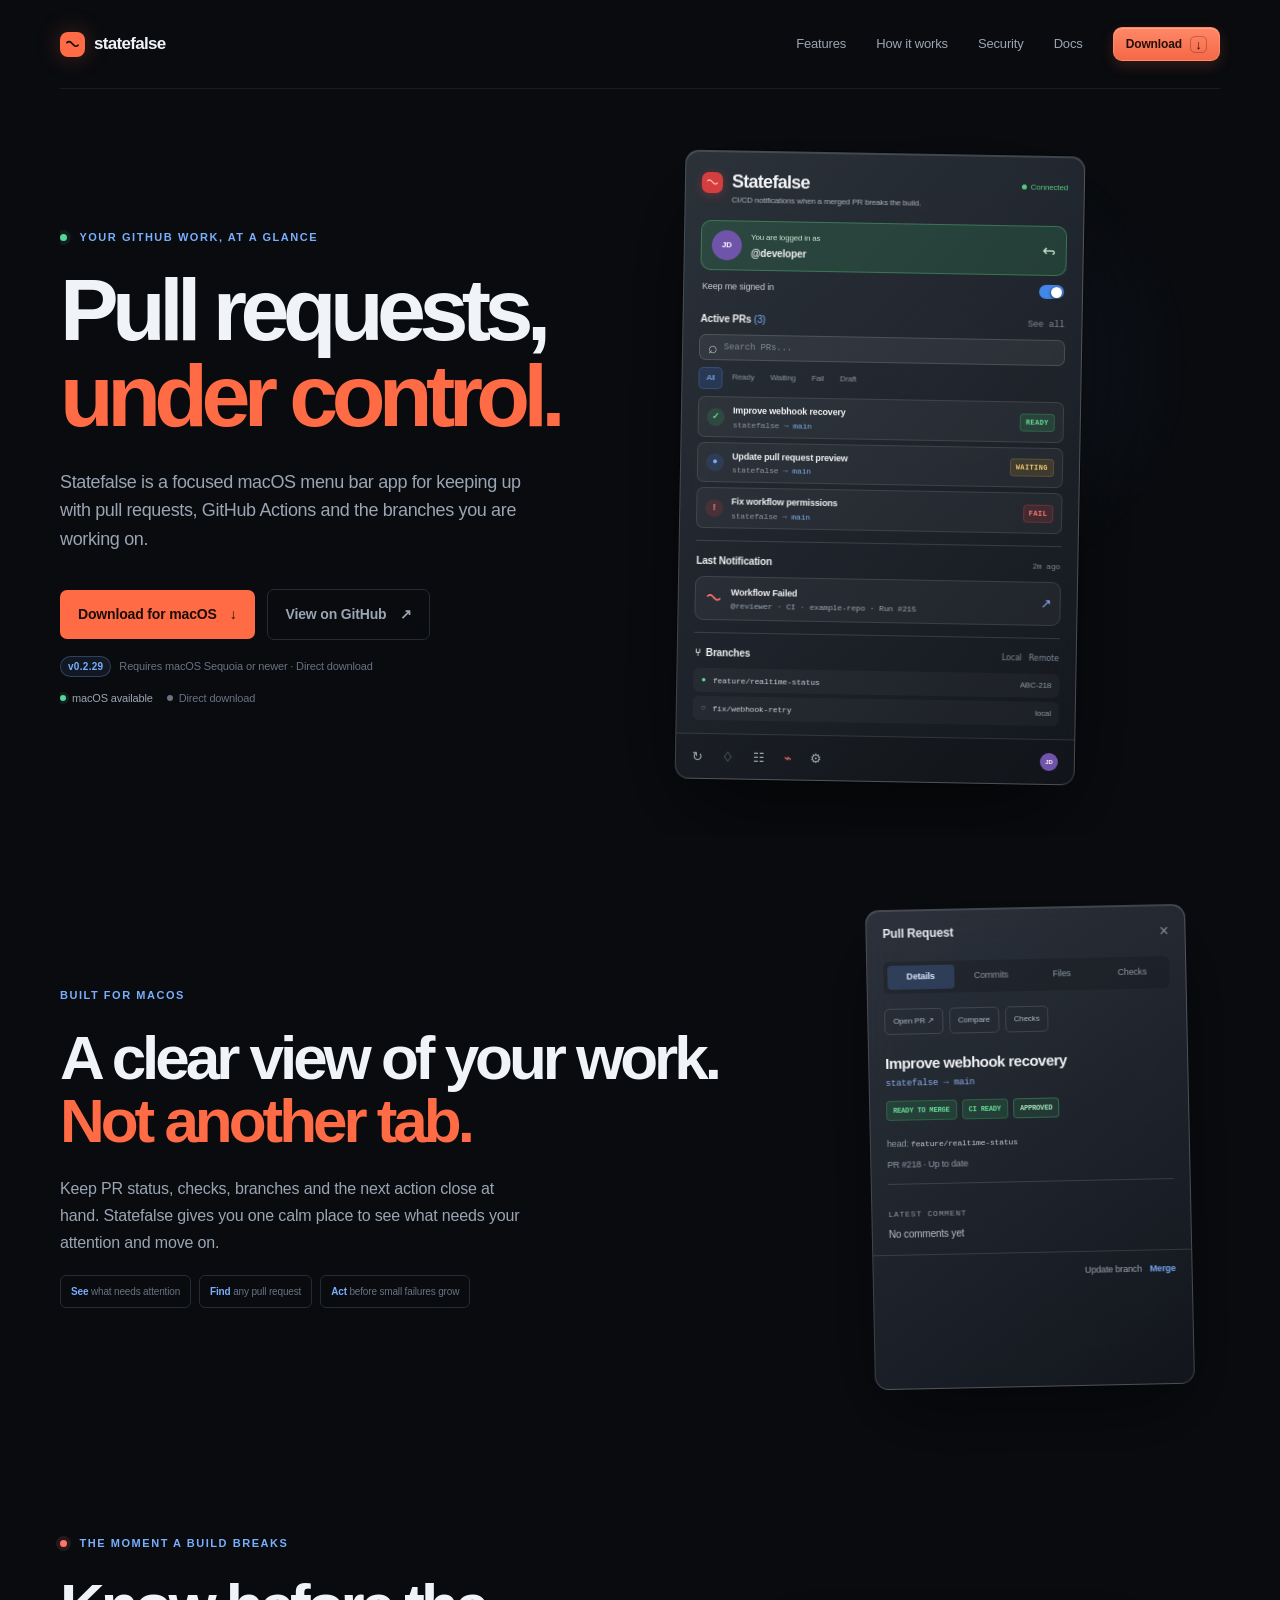
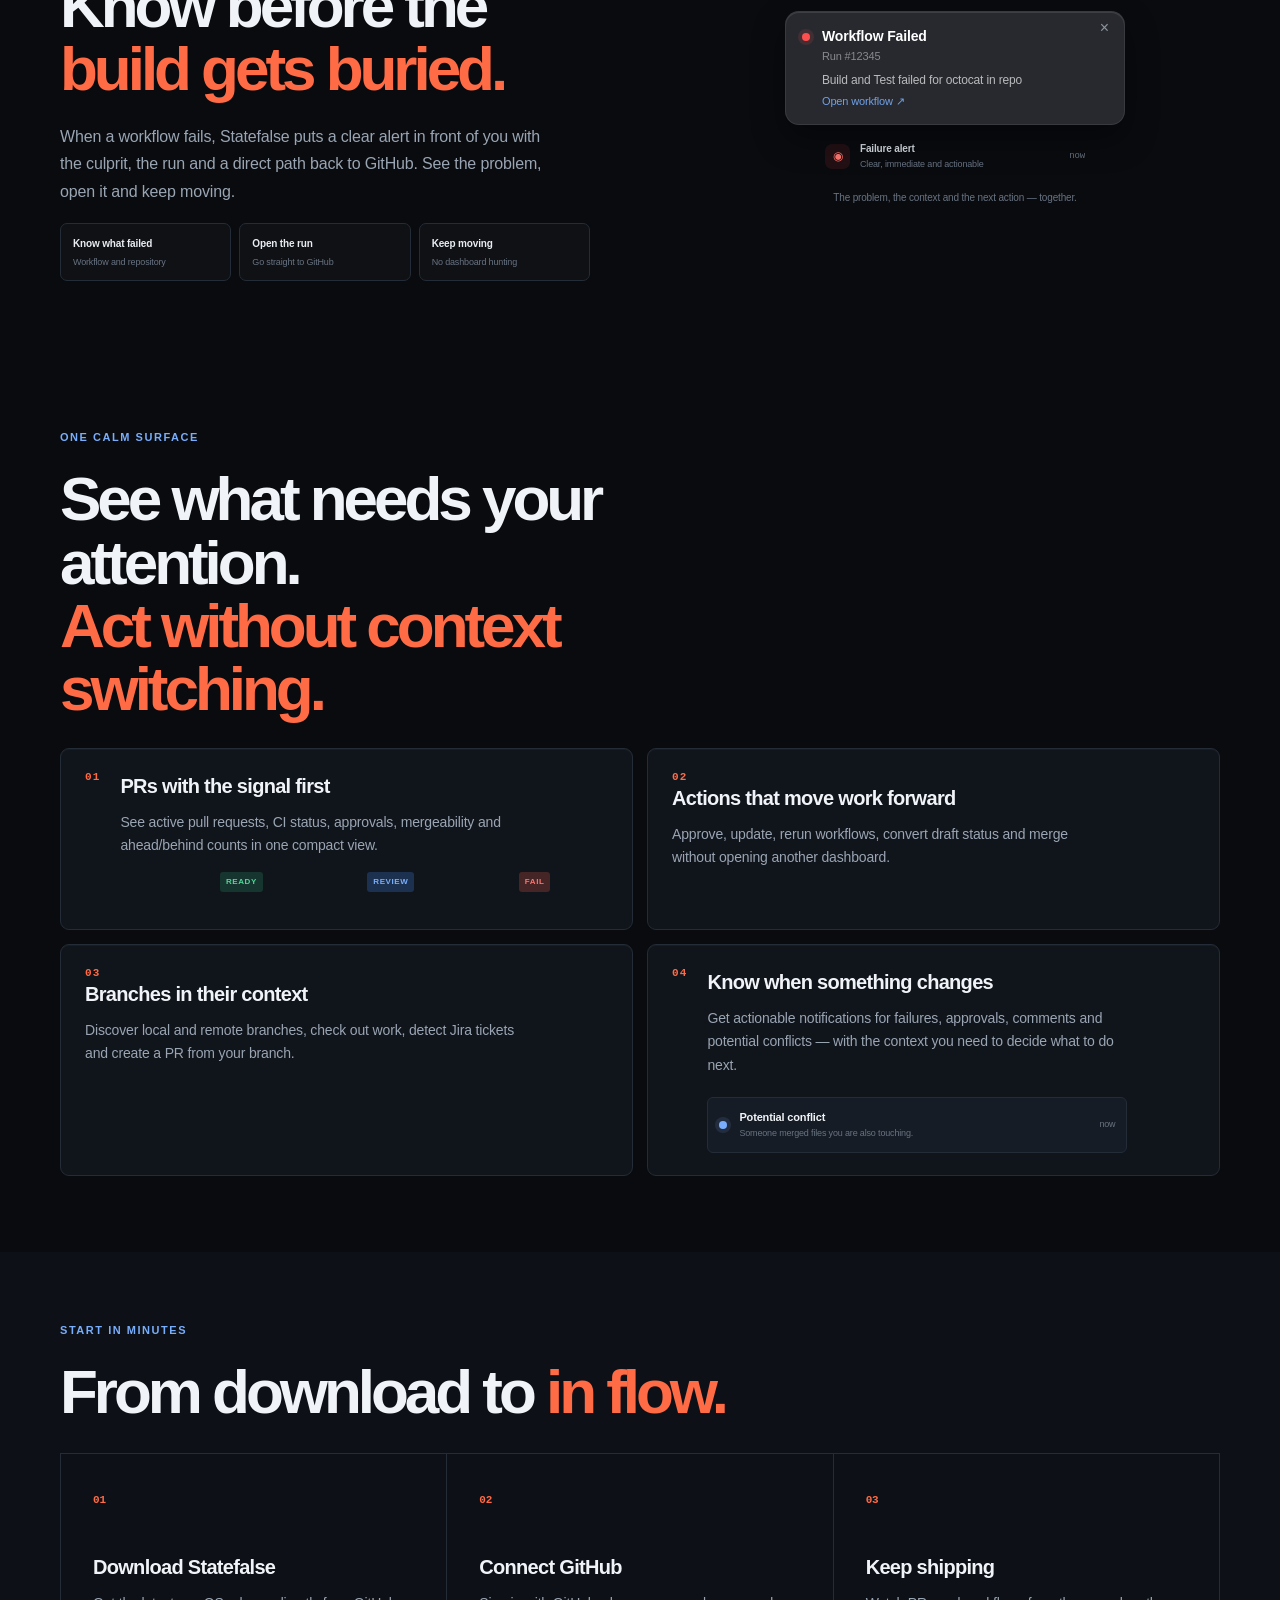
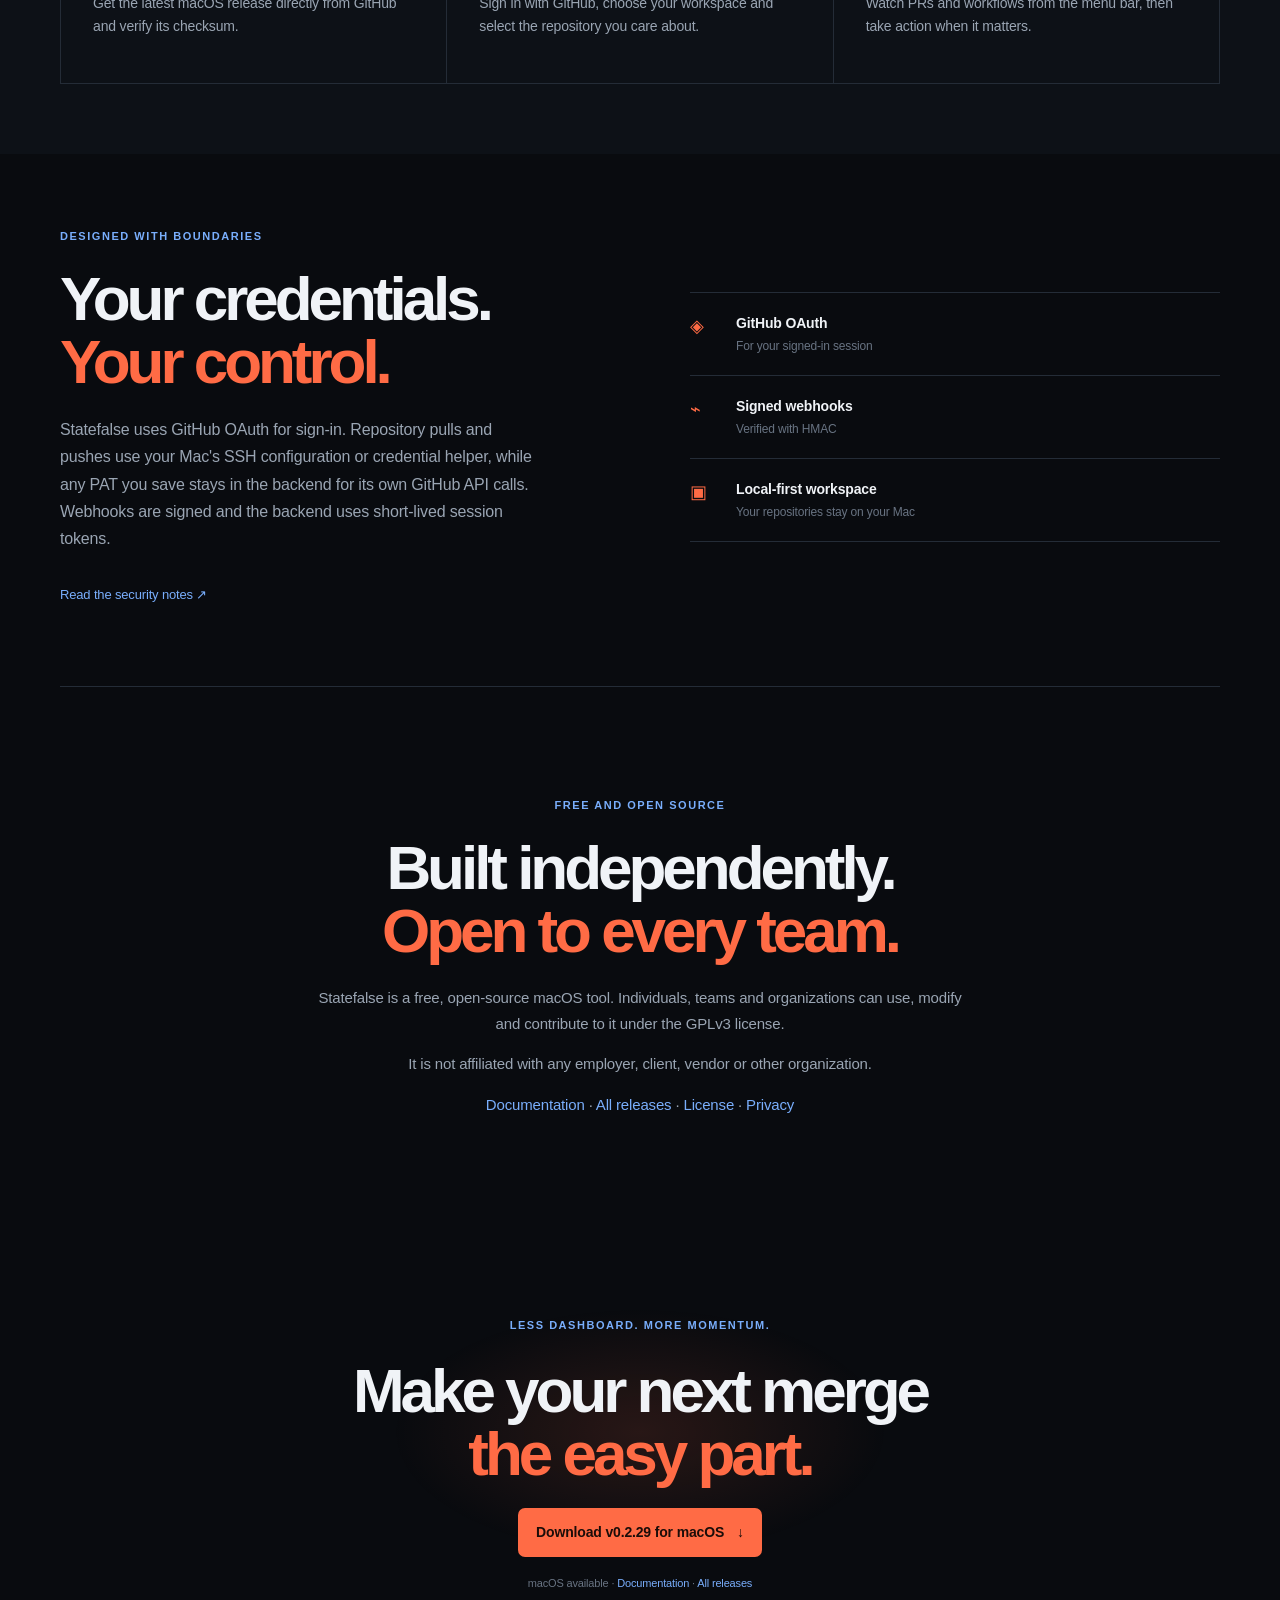
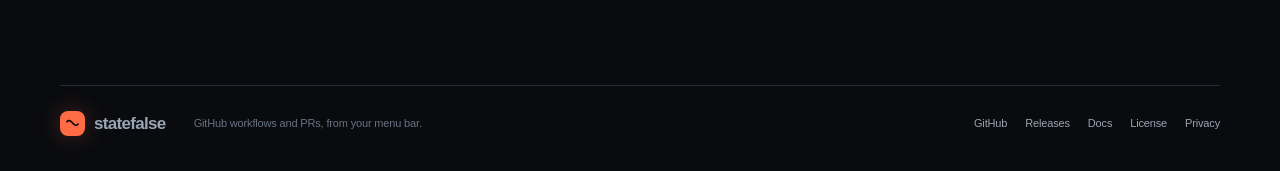
==== landing/index.html @ 83cb95e8 "Release v0.2.29 with workflow and subscriber isolation" ====
<!doctype html>
<html lang="en">
<head>
  <meta charset="utf-8">
  <meta name="viewport" content="width=device-width, initial-scale=1">
  <meta name="theme-color" content="#0a0c10">
  <meta name="description" content="Statefalse is a macOS menu bar app for GitHub Actions, pull requests and local branches.">
  <title>Statefalse — Your pull requests, under control</title>
  <link rel="icon" href="assets/favicon.svg" type="image/svg+xml">
  <link rel="stylesheet" href="styles.css">
  <link rel="stylesheet" href="native.css">
  <link rel="stylesheet" href="cta.css">
  <link rel="stylesheet" href="spacing.css">
  <link rel="stylesheet" href="project-notes.css">
</head>
<body>
  <header class="site-header">
    <a class="brand" href="#top" aria-label="Statefalse home">
      <span class="brand-mark" aria-hidden="true"><svg viewBox="0 0 24 24" role="img"><use href="assets/statefalse-mark.svg#mark"/></svg></span>
      <span>statefalse</span>
    </a>
    <button class="menu-toggle" type="button" aria-expanded="false" aria-controls="site-nav"><span class="menu-label">Menu</span><span class="menu-icon" aria-hidden="true"><i></i><i></i></span></button>
    <nav id="site-nav" class="site-nav" aria-label="Main navigation">
      <a href="#features">Features</a>
      <a href="#how-it-works">How it works</a>
      <a href="#security">Security</a>
      <a href="https://docs.statefalse.com/" target="_blank" rel="noopener noreferrer">Docs</a>
      <a class="nav-cta" href="https://github.com/trashdb/statefalse/releases/download/v0.2.29/Statefalse-v0.2.29.zip" download><span>Download</span><i aria-hidden="true">↓</i></a>
    </nav>
  </header>

  <main id="top">
    <section class="hero section-shell">
      <div class="hero-copy">
        <p class="eyebrow"><span class="pulse"></span> Your GitHub work, at a glance</p>
        <h1>Pull requests,<br><em>under control.</em></h1>
        <p class="hero-lede">Statefalse is a focused macOS menu bar app for keeping up with pull requests, GitHub Actions and the branches you are working on.</p>
        <div class="hero-actions">
          <a class="button button-primary" href="https://github.com/trashdb/statefalse/releases/download/v0.2.29/Statefalse-v0.2.29.zip" download>Download for macOS <span aria-hidden="true">↓</span></a>
          <a class="button button-quiet" href="https://github.com/trashdb/statefalse">View on GitHub <span aria-hidden="true">↗</span></a>
        </div>
        <p class="microcopy"><span class="release-pill">v0.2.29</span> Requires macOS Sequoia or newer · Direct download</p>
        <div class="platform-status" aria-label="Platform availability"><span class="platform-item platform-available"><i aria-hidden="true"></i> macOS available</span><span class="platform-item"><i aria-hidden="true"></i> Direct download</span></div>
      </div>
      <div class="product-window native-popover" aria-label="Statefalse app preview">
        <div class="native-header"><div class="native-title"><span class="native-mark"><svg viewBox="0 0 24 24" aria-hidden="true"><use href="assets/statefalse-mark.svg#mark"/></svg></span><div><strong>Statefalse</strong><small>CI/CD notifications when a merged PR breaks the build.</small></div></div><span class="native-connection"><i></i>Connected</span></div>
        <div class="native-auth"><div class="auth-avatar">JD</div><div><small>You are logged in as</small><strong>@developer</strong></div><span class="auth-signout">↪</span></div>
        <label class="signin-toggle"><span>Keep me signed in</span><i></i></label>
        <div class="native-section-head"><strong>Active PRs <b>(3)</b></strong><span>See all</span></div>
        <div class="native-search"><span>⌕</span><span>Search PRs...</span></div>
        <div class="native-segment"><b>All</b><span>Ready</span><span>Waiting</span><span>Fail</span><span>Draft</span></div>
        <div class="native-pr-row"><span class="status-dot status-green">✓</span><div><strong>Improve webhook recovery</strong><small>statefalse <b>→ main</b></small></div><em class="native-badge native-ready">READY</em></div>
        <div class="native-pr-row"><span class="status-dot status-blue">●</span><div><strong>Update pull request preview</strong><small>statefalse <b>→ main</b></small></div><em class="native-badge native-waiting">WAITING</em></div>
        <div class="native-pr-row"><span class="status-dot status-red">!</span><div><strong>Fix workflow permissions</strong><small>statefalse <b>→ main</b></small></div><em class="native-badge native-fail">FAIL</em></div>
        <div class="native-divider"></div>
        <div class="native-section-head"><strong>Last Notification</strong><span class="native-time">2m ago</span></div>
        <div class="native-notification"><span class="notification-mark"><svg viewBox="0 0 24 24" aria-hidden="true"><use href="assets/statefalse-mark.svg#mark"/></svg></span><div><strong>Workflow Failed</strong><small>@reviewer · CI · example-repo · Run #215</small></div><a href="https://github.com/trashdb/statefalse" aria-label="Open in GitHub">↗</a></div>
        <div class="native-divider"></div>
        <div class="native-section-head"><strong>⑂ &nbsp;Branches</strong><span class="native-tabs">Local &nbsp; Remote</span></div>
        <div class="native-branch"><span class="branch-current">●</span><code>feature/realtime-status</code><small>ABC-218</small></div>
        <div class="native-branch"><span class="branch-muted">○</span><code>fix/webhook-retry</code><small>local</small></div>
        <div class="native-toolbar"><span>↻</span><span>♢</span><span>☷</span><span>⌁</span><span>⚙</span><span class="toolbar-avatar">JD</span></div>
      </div>
    </section>

    <section class="native-showcase section-shell" aria-label="Statefalse app interface">
      <div class="showcase-copy"><p class="eyebrow">Built for macOS</p><h2>A clear view of your work.<br><em>Not another tab.</em></h2><p>Keep PR status, checks, branches and the next action close at hand. Statefalse gives you one calm place to see what needs your attention and move on.</p><div class="showcase-points"><span><b>See</b> what needs attention</span><span><b>Find</b> any pull request</span><span><b>Act</b> before small failures grow</span></div></div>
      <div class="detail-window" aria-label="Statefalse pull request detail popover"><div class="detail-head"><span>Pull Request</span><span>×</span></div><div class="detail-tabs"><b>Details</b><span>Commits</span><span>Files</span><span>Checks</span></div><div class="detail-actions"><span>Open PR ↗</span><span>Compare</span><span>Checks</span></div><h3>Improve webhook recovery</h3><p class="detail-repo">statefalse → main</p><div class="detail-badges"><em class="native-ready">READY TO MERGE</em><em class="native-ready">CI READY</em><em class="native-approved">APPROVED</em></div><div class="detail-meta"><span>head: <code>feature/realtime-status</code></span><span>PR #218 · Up to date</span></div><div class="detail-divider"></div><div class="detail-comment"><small>LATEST COMMENT</small><strong>No comments yet</strong></div><div class="detail-footer"><span>Update branch</span><b>Merge</b></div></div>
    </section>

    <section class="notification-story section-shell" aria-label="Statefalse workflow failure notifications">
      <div class="notification-copy"><p class="eyebrow"><span class="failure-pulse"></span> The moment a build breaks</p><h2>Know before the<br><em>build gets buried.</em></h2><p>When a workflow fails, Statefalse puts a clear alert in front of you with the culprit, the run and a direct path back to GitHub. See the problem, open it and keep moving.</p><div class="notification-facts"><span><b>Know what failed</b><small>Workflow and repository</small></span><span><b>Open the run</b><small>Go straight to GitHub</small></span><span><b>Keep moving</b><small>No dashboard hunting</small></span></div></div>
      <div class="notification-stage"><div class="system-banner"><button aria-label="Close notification">×</button><span class="banner-indicator"></span><div class="banner-content"><strong>Workflow Failed</strong><small>Run #12345</small><p>Build and Test failed for octocat in repo</p><a href="https://github.com/trashdb/statefalse">Open workflow ↗</a></div></div><div class="banner-sound"><span>◉</span><div><b>Failure alert</b><small>Clear, immediate and actionable</small></div><em>now</em></div><div class="notification-caption">The problem, the context and the next action — together.</div></div>
    </section>

    <section id="features" class="features section-shell">
      <div class="section-intro"><p class="eyebrow">One calm surface</p><h2>See what needs your attention.<br><em>Act without context switching.</em></h2></div>
      <div class="feature-grid">
        <article class="feature-card feature-card-wide"><div class="feature-number">01</div><div><h3>PRs with the signal first</h3><p>See active pull requests, CI status, approvals, mergeability and ahead/behind counts in one compact view.</p><div class="mini-statuses"><span class="badge ready">READY</span><span class="badge review">REVIEW</span><span class="badge fail">FAIL</span></div></div></article>
        <article class="feature-card"><div class="feature-number">02</div><h3>Actions that move work forward</h3><p>Approve, update, rerun workflows, convert draft status and merge without opening another dashboard.</p></article>
        <article class="feature-card"><div class="feature-number">03</div><h3>Branches in their context</h3><p>Discover local and remote branches, check out work, detect Jira tickets and create a PR from your branch.</p></article>
        <article class="feature-card feature-card-wide"><div class="feature-number">04</div><div><h3>Know when something changes</h3><p>Get actionable notifications for failures, approvals, comments and potential conflicts — with the context you need to decide what to do next.</p><div class="notification-demo"><span class="notification-dot"></span><span><b>Potential conflict</b><small>Someone merged files you are also touching.</small></span><span class="notification-time">now</span></div></div></article>
      </div>
    </section>

    <section id="how-it-works" class="steps-section"><div class="section-shell"><div class="section-intro"><p class="eyebrow">Start in minutes</p><h2>From download to <em>in flow.</em></h2></div><div class="steps"><div class="step"><span>01</span><h3>Download Statefalse</h3><p>Get the latest macOS release directly from GitHub and verify its checksum.</p></div><div class="step"><span>02</span><h3>Connect GitHub</h3><p>Sign in with GitHub, choose your workspace and select the repository you care about.</p></div><div class="step"><span>03</span><h3>Keep shipping</h3><p>Watch PRs and workflows from the menu bar, then take action when it matters.</p></div></div></div></section>

    <section id="security" class="security section-shell"><div class="security-copy"><p class="eyebrow">Designed with boundaries</p><h2>Your credentials.<br><em>Your control.</em></h2><p>Statefalse uses GitHub OAuth for sign-in. Repository pulls and pushes use your Mac&apos;s SSH configuration or credential helper, while any PAT you save stays in the backend for its own GitHub API calls. Webhooks are signed and the backend uses short-lived session tokens.</p><a class="text-link" href="https://github.com/trashdb/statefalse/blob/main/SECURITY.md">Read the security notes <span aria-hidden="true">↗</span></a></div><div class="security-list"><div><span>◈</span><strong>GitHub OAuth</strong><small>For your signed-in session</small></div><div><span>⌁</span><strong>Signed webhooks</strong><small>Verified with HMAC</small></div><div><span>▣</span><strong>Local-first workspace</strong><small>Your repositories stay on your Mac</small></div></div></section>

    <section class="project-notes section-shell" aria-label="Project information"><p class="eyebrow">Free and open source</p><h2>Built independently.<br><em>Open to every team.</em></h2><p>Statefalse is a free, open-source macOS tool. Individuals, teams and organizations can use, modify and contribute to it under the GPLv3 license.</p><p>It is not affiliated with any employer, client, vendor or other organization.</p><p><a href="https://docs.statefalse.com/" target="_blank" rel="noopener noreferrer">Documentation</a> · <a href="https://github.com/trashdb/statefalse/releases">All releases</a> · <a href="https://github.com/trashdb/statefalse/blob/main/LICENSE">License</a> · <a href="https://github.com/trashdb/statefalse/blob/main/PRIVACY.md">Privacy</a></p></section>
    <section class="final-cta section-shell"><p class="eyebrow">Less dashboard. More momentum.</p><h2>Make your next merge<br><em>the easy part.</em></h2><a class="button button-primary" href="https://github.com/trashdb/statefalse/releases/download/v0.2.29/Statefalse-v0.2.29.zip" download>Download v0.2.29 for macOS <span aria-hidden="true">↓</span></a><p class="microcopy">macOS available · <a href="https://docs.statefalse.com/" target="_blank" rel="noopener noreferrer">Documentation</a> · <a href="https://github.com/trashdb/statefalse/releases">All releases</a></p></section>
  </main>

  <footer class="site-footer section-shell"><a class="brand" href="#top"><span class="brand-mark" aria-hidden="true"><svg viewBox="0 0 24 24" role="img"><use href="assets/statefalse-mark.svg#mark"/></svg></span><span>statefalse</span></a><span>GitHub workflows and PRs, from your menu bar.</span><div><a href="https://github.com/trashdb/statefalse">GitHub</a><a href="https://github.com/trashdb/statefalse/releases">Releases</a><a href="https://docs.statefalse.com/" target="_blank" rel="noopener noreferrer">Docs</a><a href="https://github.com/trashdb/statefalse/blob/main/LICENSE">License</a><a href="https://github.com/trashdb/statefalse/blob/main/PRIVACY.md">Privacy</a></div></footer>
  <script>const button=document.querySelector('.menu-toggle');const nav=document.querySelector('.site-nav');const closeMenu=()=>{nav.classList.remove('is-open');button.setAttribute('aria-expanded','false');};button.addEventListener('click',()=>{const open=nav.classList.toggle('is-open');button.setAttribute('aria-expanded',open);});nav.querySelectorAll('a').forEach(link=>link.addEventListener('click',closeMenu));document.addEventListener('keydown',event=>{if(event.key==='Escape')closeMenu();});document.addEventListener('click',event=>{if(!event.target.closest('.site-header'))closeMenu();});</script>
</body>
</html>
---- landing/styles.css ----
body{background:radial-gradient(circle at 76% 7%,rgba(47,83,132,.14),transparent 31rem),radial-gradient(circle at 10% 25%,rgba(255,107,69,.045),transparent 30rem),var(--bg)}body:before{content:"";position:fixed;inset:0;pointer-events:none;opacity:.22;background-image:linear-gradient(rgba(255,255,255,.018) 1px,transparent 1px),linear-gradient(90deg,rgba(255,255,255,.018) 1px,transparent 1px);background-size:56px 56px;mask-image:linear-gradient(to bottom,black,transparent 65%)}.site-header{position:relative;z-index:2;border-bottom-color:rgba(255,255,255,.1)}.brand-mark{box-shadow:0 0 24px rgba(255,107,69,.28);padding:5px}.brand-mark svg,.native-mark svg,.notification-mark svg{display:block;width:100%;height:100%;fill:currentColor}.native-mark{padding:4px}.hero{position:relative}.hero:before{content:"";position:absolute;width:480px;height:480px;right:2%;top:35px;background:radial-gradient(circle,rgba(121,174,252,.11),transparent 68%);filter:blur(8px);pointer-events:none}.hero-copy,.product-window{position:relative;z-index:1}.hero h1{font-weight:700;text-wrap:balance}.hero-lede{letter-spacing:-.02em}.release-pill{display:inline-block;color:var(--blue);border:1px solid rgba(121,174,252,.28);background:rgba(121,174,252,.08);border-radius:999px;padding:2px 7px;margin-right:5px;font-size:10px;font-weight:700;letter-spacing:.03em}.product-window{border-color:rgba(151,178,211,.3);box-shadow:0 35px 100px rgba(0,0,0,.52),0 0 60px rgba(73,117,179,.1),inset 0 1px rgba(255,255,255,.08)}.window-topbar{background:linear-gradient(#202833,#181e26)}.window-body{background:linear-gradient(145deg,rgba(255,255,255,.018),transparent 40%)}.pr-card,.branch-row{transition:border-color .2s,background .2s}.pr-card:hover,.branch-row:hover{border-color:#3d526c;background:#17202b}.feature-card{background:linear-gradient(145deg,rgba(255,255,255,.035),rgba(255,255,255,.012));box-shadow:inset 0 1px rgba(255,255,255,.035);transition:transform .25s,border-color .25s,box-shadow .25s}.feature-card:hover{transform:translateY(-4px);border-color:#3c506a;box-shadow:0 20px 45px rgba(0,0,0,.22),inset 0 1px rgba(255,255,255,.08)}.steps-section{background:linear-gradient(180deg,#0d1117,#0b0e13)}.step{background:transparent}.final-cta{position:relative;overflow:hidden}.final-cta:before{content:"";position:absolute;left:50%;top:65px;width:500px;height:250px;transform:translateX(-50%);background:radial-gradient(ellipse,rgba(255,107,69,.13),transparent 70%);pointer-events:none}.final-cta>*{position:relative}.final-cta .microcopy a{color:var(--blue)}
:root{--bg:#090b0f;--surface:#10141b;--surface-2:#161c25;--line:#242c37;--text:#f0f3f7;--muted:#9aa5b3;--dim:#687382;--blue:#79aefc;--blue-soft:#1b3459;--accent:#ff6b45;--green:#55d69a;--red:#ff756e;--yellow:#f5c76d;--max:1160px}.menu-toggle{display:none}.brand-mark{padding:5px}.brand-mark svg,.native-mark svg,.notification-mark svg{display:block;width:100%;height:100%;fill:currentColor}.native-mark{padding:4px}.auth-signout{margin-left:auto;color:#c8e9d3;font-size:16px;line-height:1;transform:rotate(180deg)}.native-notification>a{margin-left:auto;color:#80aef3;font-size:13px;text-decoration:none}.native-notification>a:hover{color:#b8d4ff}.native-notification>span.notification-mark{display:grid;place-items:center;width:19px;height:19px;flex:none}.native-notification>span.notification-mark svg{width:16px;height:16px}.landing-surface{background:radial-gradient(circle at 76% 7%,rgba(47,83,132,.14),transparent 31rem),radial-gradient(circle at 10% 25%,rgba(255,107,69,.045),transparent 30rem),var(--bg)}

/* Final visual corrections */
:root{--bg:#090b0f;--surface:#10141b;--surface-2:#161c25;--line:#242c37;--text:#f0f3f7;--muted:#9aa5b3;--dim:#687382;--blue:#79aefc;--blue-soft:#1b3459;--accent:#ff6b45;--green:#55d69a;--red:#ff756e;--yellow:#f5c76d;--max:1160px}.menu-toggle{display:none}.brand-mark{padding:5px}.brand-mark svg,.native-mark svg,.notification-mark svg{display:block;width:100%;height:100%;fill:currentColor}.native-mark{padding:4px}.auth-signout{margin-left:auto;color:#c8e9d3;font-size:16px;line-height:1;transform:rotate(180deg)}.native-notification>a{margin-left:auto;color:#80aef3;font-size:13px;text-decoration:none}.native-notification>a:hover{color:#b8d4ff}.native-notification>span.notification-mark{display:grid;place-items:center;width:19px;height:19px;flex:none}.native-notification>span.notification-mark svg{width:16px;height:16px}.landing-surface{background:radial-gradient(circle at 76% 7%,rgba(47,83,132,.14),transparent 31rem),radial-gradient(circle at 10% 25%,rgba(255,107,69,.045),transparent 30rem),var(--bg)}

html{scroll-behavior:smooth}body{margin:0;background:var(--bg);color:var(--text);font-family:-apple-system,BlinkMacSystemFont,"SF Pro Display","Helvetica Neue",sans-serif;line-height:1.5;letter-spacing:-.01em}a{color:inherit;text-decoration:none}.section-shell,.site-header{width:min(calc(100% - 48px),var(--max));margin-inline:auto}.site-header{display:flex;align-items:center;justify-content:space-between;padding:27px 0;border-bottom:1px solid rgba(255,255,255,.07)}.brand{display:flex;align-items:center;gap:9px;font-weight:700;font-size:17px;letter-spacing:-.04em}.brand-mark{display:grid;place-items:center;width:25px;height:25px;border-radius:8px;background:var(--accent);color:#1a0c08;font-size:23px;line-height:1}.site-nav{display:flex;align-items:center;gap:30px;color:var(--muted);font-size:13px}.site-nav a:hover,.site-footer a:hover,.text-link:hover{color:var(--text)}.nav-cta{background:var(--accent);border-color:var(--accent);color:#1b0d09!important;font-weight:700;box-shadow:0 8px 24px rgba(255,107,69,.16)}.nav-cta:hover{background:#ff805e;border-color:#ff805e;transform:translateY(-1px)}.hero{display:grid;grid-template-columns:1fr 1fr;gap:80px;align-items:center;padding-top:112px;padding-bottom:105px}.eyebrow{margin:0 0 22px;color:var(--blue);font-size:11px;font-weight:700;letter-spacing:.14em;text-transform:uppercase}.pulse{display:inline-block;width:7px;height:7px;background:var(--green);border-radius:50%;margin-right:8px;box-shadow:0 0 0 4px rgba(85,214,154,.1)}h1,h2,h3,p{margin-top:0}h1{font-size:clamp(52px,7vw,88px);line-height:.98;letter-spacing:-.075em;margin-bottom:28px;font-weight:650}h2{font-size:clamp(38px,5vw,62px);line-height:1.02;letter-spacing:-.065em;font-weight:620;margin-bottom:23px}h3{font-size:20px;letter-spacing:-.035em;margin-bottom:10px}.hero h1 em,h2 em{font-style:normal;color:var(--accent)}.hero-lede{max-width:475px;color:var(--muted);font-size:18px;line-height:1.6}.hero-actions{display:flex;gap:12px;align-items:center;margin-top:35px}.button{display:inline-flex;align-items:center;gap:13px;border-radius:7px;padding:14px 18px;font-size:14px;font-weight:650;transition:transform .2s,background .2s}.button:hover{transform:translateY(-2px)}.button-primary{background:var(--accent);color:#1b0d09}.button-primary:hover{background:#ff805e}.button-quiet{color:var(--muted);border:1px solid var(--line)}.microcopy{color:var(--dim);font-size:11px;margin-top:16px}.product-window{background:#0e1319;border:1px solid #303945;border-radius:12px;box-shadow:0 24px 80px rgba(0,0,0,.45),0 0 0 8px rgba(255,255,255,.015);overflow:hidden;transform:rotate(1.5deg)}.window-topbar{height:38px;background:#191f27;border-bottom:1px solid #2a333e;display:flex;align-items:center;padding:0 14px;gap:7px;color:#7f8995;font-size:11px}.window-dot{width:8px;height:8px;border-radius:50%;display:block}.window-dot.red{background:#f46c64}.window-dot.yellow{background:#ecc45d}.window-dot.green{background:#5dc779}.window-title{margin-left:7px}.window-mark{margin-left:auto;color:var(--accent);font-size:19px}.window-body{padding:23px 22px 14px}.window-heading{display:flex;justify-content:space-between;align-items:flex-end;margin-bottom:23px}.muted-label{display:block;color:#697584;font-size:8px;letter-spacing:.1em;margin-bottom:6px}.window-heading strong{font-size:17px}.chevron{color:var(--dim);font-size:14px}.connected{font-size:9px;color:var(--green)}.connected i{display:inline-block;width:6px;height:6px;background:var(--green);border-radius:50%;margin-right:4px}.window-section-title{display:flex;align-items:center;gap:7px;color:#e7ebf0;font-size:11px;font-weight:700;margin-bottom:9px}.count{background:#263343;color:var(--blue);padding:1px 5px;border-radius:4px;font-size:9px}.view-all{margin-left:auto;color:var(--blue);font-size:9px;font-weight:500}.pr-card{display:flex;align-items:center;gap:9px;border:1px solid #242d38;background:#141a22;border-radius:6px;padding:10px 9px;margin-bottom:6px}.pr-icon{display:grid;place-items:center;width:22px;height:22px;border-radius:50%;font-size:11px;font-weight:700}.green-icon{background:#183b32;color:var(--green)}.blue-icon{background:#1d365b;color:var(--blue)}.red-icon{background:#452525;color:var(--red)}.pr-info{display:flex;flex-direction:column;min-width:0}.pr-info strong{font-size:10px;font-weight:600;white-space:nowrap;overflow:hidden;text-overflow:ellipsis}.pr-info span{color:#758191;font-size:9px;margin-top:3px}.badge{font-size:8px;font-weight:800;letter-spacing:.07em;padding:4px 5px;border-radius:3px;margin-left:auto}.ready{color:var(--green);background:#16352e}.review{color:var(--blue);background:#1c3150}.fail{color:var(--red);background:#452525}.branch-title{margin-top:22px}.branch-row{display:flex;align-items:center;gap:8px;padding:9px;color:#bdc7d2;background:#141a22;border-radius:6px;font-size:10px}.branch-symbol{color:var(--blue);font-size:15px}.branch-jira{margin-left:auto;color:#d6a9ff;font-size:9px}.window-footer{display:flex;gap:18px;border-top:1px solid #26303a;margin:18px -22px -14px;padding:13px 22px;color:#738090;font-size:9px}.avatar{margin-left:auto;background:#7256a8;color:#fff;border-radius:50%;width:17px;height:17px;display:grid;place-items:center;font-size:7px;margin-top:-4px}.proof-strip{border-top:1px solid var(--line);border-bottom:1px solid var(--line);padding:20px 0;display:flex;align-items:center;justify-content:space-between;color:var(--dim);font-size:12px}.proof-strip b{color:var(--muted);font-weight:500}.proof-items{display:flex;gap:24px;color:#8390a0;font-size:11px}.features{padding-top:130px;padding-bottom:140px}.section-intro{max-width:730px}.feature-grid{display:grid;grid-template-columns:1fr 1fr;gap:14px;margin-top:55px}.feature-card{background:var(--surface);border:1px solid var(--line);border-radius:9px;padding:30px;min-height:240px}.feature-card-wide{display:flex;gap:27px}.feature-number{color:var(--accent);font:700 11px ui-monospace,SFMono-Regular,monospace;letter-spacing:.1em}.feature-card p{color:var(--muted);font-size:14px;line-height:1.65;max-width:430px}.mini-statuses{display:flex;gap:7px;margin-top:26px}.notification-demo{display:flex;align-items:center;gap:12px;background:var(--surface-2);border:1px solid var(--line);padding:11px;border-radius:6px;margin-top:20px;max-width:420px}.notification-dot{width:8px;height:8px;border-radius:50%;background:var(--blue);box-shadow:0 0 0 4px rgba(121,174,252,.12)}.notification-demo span:nth-child(2){display:flex;flex-direction:column;font-size:11px}.notification-demo small{color:var(--dim);font-size:9px;margin-top:2px}.notification-time{margin-left:auto;color:var(--dim);font-size:9px}.steps-section{background:#0d1117;border-block:1px solid var(--line);padding:130px 0}.steps{display:grid;grid-template-columns:repeat(3,1fr);gap:1px;background:var(--line);border:1px solid var(--line);margin-top:55px}.step{background:#0d1117;padding:32px;min-height:220px}.step>span{color:var(--accent);font:700 11px ui-monospace,SFMono-Regular,monospace}.step h3{margin-top:42px}.step p{color:var(--muted);font-size:14px;line-height:1.6}.security{display:grid;grid-template-columns:1fr 1fr;gap:100px;padding-top:135px;padding-bottom:140px;align-items:center}.security-copy>p:not(.eyebrow){color:var(--muted);font-size:16px;line-height:1.7;max-width:480px}.text-link{display:inline-block;color:var(--blue);font-size:13px;margin-top:17px}.security-list{border-top:1px solid var(--line)}.security-list div{display:grid;grid-template-columns:32px 1fr;column-gap:14px;border-bottom:1px solid var(--line);padding:20px 0}.security-list span{grid-row:span 2;color:var(--accent);font-size:18px}.security-list strong{font-size:14px}.security-list small{color:var(--dim);font-size:12px;margin-top:3px}.final-cta{text-align:center;border-top:1px solid var(--line);padding-top:130px;padding-bottom:135px}.final-cta .eyebrow{margin-bottom:25px}.final-cta .microcopy{margin-top:18px}.site-footer{display:flex;align-items:center;gap:28px;border-top:1px solid var(--line);padding:25px 0 35px;color:var(--dim);font-size:11px}.site-footer>div{display:flex;gap:18px;margin-left:auto}.site-footer a{color:var(--muted)}@media(max-width:820px){.section-shell,.site-header{width:min(calc(100% - 36px),var(--max))}.site-header{position:relative}.menu-toggle{display:block}.site-nav{display:none;position:absolute;z-index:5;top:72px;left:0;right:0;padding:15px;background:var(--surface);border:1px solid var(--line);border-radius:8px;flex-direction:column;align-items:stretch;gap:0}.site-nav.is-open{display:flex}.site-nav a{padding:12px}.hero{grid-template-columns:1fr;gap:65px;padding-top:75px}.product-window{transform:none}.proof-strip{display:block;padding:18px 0}.proof-items{flex-wrap:wrap;margin-top:15px;gap:12px 19px}.features,.security{padding-top:90px;padding-bottom:95px}.feature-grid{grid-template-columns:1fr;margin-top:38px}.feature-card-wide{min-height:0}.steps-section{padding:90px 0}.steps{grid-template-columns:1fr;margin-top:38px}.step{min-height:0}.step h3{margin-top:25px}.security{grid-template-columns:1fr;gap:45px}.final-cta{padding-top:90px;padding-bottom:95px}.site-footer{flex-wrap:wrap;gap:14px}.site-footer>div{width:100%;margin-left:0}}@media(max-width:480px){h1{font-size:52px}.hero-lede{font-size:16px}.hero-actions{align-items:stretch;flex-direction:column}.button{justify-content:center}.window-body{padding-inline:14px}.window-footer{margin-left:-14px;margin-right:-14px;padding-inline:14px}.pr-info strong{max-width:155px}.feature-card{padding:23px}.feature-card-wide{gap:16px}
---- landing/native.css ----
/* Statefalse native macOS presentation layer */
.menu-toggle{display:none}.brand-mark{padding:5px}.brand-mark svg,.native-mark svg,.notification-mark svg{display:block;width:100%;height:100%;fill:currentColor}.native-mark{padding:4px}.auth-signout{margin-left:auto;color:#c8e9d3;font-size:16px;line-height:1;transform:rotate(180deg)}.native-notification>a{margin-left:auto;color:#80aef3;font-size:13px;text-decoration:none}.native-notification>a:hover{color:#b8d4ff}.native-notification>span.notification-mark{display:grid;place-items:center;width:19px;height:19px;flex:none}.native-notification>span.notification-mark svg{width:16px;height:16px}.nav-cta{background:var(--accent);border-color:var(--accent);color:#1b0d09!important;font-weight:700;box-shadow:0 8px 24px rgba(255,107,69,.16)}.nav-cta:hover{background:#ff805e;border-color:#ff805e;transform:translateY(-1px)}
.native-popover{width:400px;max-width:100%;transform:rotate(1deg);background:linear-gradient(135deg,rgba(47,53,62,.9),rgba(19,23,29,.94));backdrop-filter:blur(26px) saturate(135%);-webkit-backdrop-filter:blur(26px) saturate(135%);border:1px solid rgba(255,255,255,.19);border-radius:14px;padding:16px 16px 0;box-shadow:0 38px 100px rgba(0,0,0,.6),0 0 0 1px rgba(0,0,0,.4),inset 0 1px rgba(255,255,255,.13);overflow:hidden;color:#f1f3f5}.native-header{display:flex;align-items:flex-start;justify-content:space-between;padding:5px 0 15px}.native-title{display:flex;gap:9px;align-items:flex-start}.native-mark{display:grid;place-items:center;width:21px;height:21px;border-radius:7px;background:#d43e3e;color:#ffb3a2;font-size:10px;box-shadow:0 2px 10px rgba(212,62,62,.35)}.native-title strong{display:block;font-size:18px;line-height:1.05;letter-spacing:-.04em}.native-title small{display:block;color:#aeb5bd;font-size:8px;line-height:1.3;max-width:200px;margin-top:4px}.native-connection{font-size:8px;color:#55c982;padding-top:4px}.native-connection i{display:inline-block;width:5px;height:5px;border-radius:50%;background:#55c982;margin-right:4px}.native-auth{display:flex;align-items:center;gap:9px;background:rgba(60,190,105,.17);border:1px solid rgba(93,215,133,.35);border-radius:10px;padding:9px 10px}.auth-avatar,.toolbar-avatar{display:grid;place-items:center;background:#7054a9;color:#fff;border-radius:50%;font-size:8px;font-weight:700}.auth-avatar{width:30px;height:30px}.native-auth div:nth-child(2){display:flex;flex-direction:column;gap:2px}.native-auth small{color:#c8e9d3;font-size:8px}.native-auth strong{font-size:10px}.signin-toggle{display:flex;justify-content:space-between;align-items:center;padding:9px 2px 13px;color:#c9ced5;font-size:9px}.signin-toggle i{width:25px;height:14px;border-radius:999px;background:#4286e8;position:relative}.signin-toggle i:after{content:"";position:absolute;width:11px;height:11px;right:2px;top:1.5px;border-radius:50%;background:#fff;box-shadow:0 1px 3px #111}.native-section-head{display:flex;align-items:center;justify-content:space-between;margin:5px 1px 8px;font-size:10px}.native-section-head strong{font-weight:650}.native-section-head b{color:#78aefa;font-weight:500}.native-section-head>span{color:#7e8996;font:9px ui-monospace,monospace}.native-search{height:26px;display:flex;align-items:center;gap:6px;padding:0 8px;border:1px solid rgba(255,255,255,.14);border-radius:7px;background:rgba(255,255,255,.06);color:#7f8995;font:9px ui-monospace,monospace}.native-search span:first-child{font:16px system-ui;color:#b0bac5}.native-segment{display:flex;gap:2px;padding:7px 0}.native-segment>*{padding:4px 7px;border-radius:5px;color:#8995a3;font-size:8px;font-weight:500}.native-segment b{color:#82b2ff;background:rgba(55,119,224,.18);border:1px solid rgba(100,158,244,.23)}.native-pr-row{display:flex;align-items:center;gap:8px;min-height:39px;padding:7px 8px;margin-bottom:5px;border:1px solid rgba(255,255,255,.1);border-radius:7px;background:rgba(255,255,255,.045);transition:background .2s,border-color .2s,transform .2s}.native-pr-row:hover{background:rgba(255,255,255,.09);border-color:rgba(121,174,252,.3);transform:translateX(2px)}.native-pr-row>div{display:flex;flex-direction:column;gap:2px;min-width:0}.native-pr-row strong{font-size:9px;font-weight:600;white-space:nowrap;overflow:hidden;text-overflow:ellipsis}.native-pr-row small{font:8px ui-monospace,monospace;color:#8c98a6}.native-pr-row small b{color:#7eaeef;font-weight:400}.status-dot{display:grid;place-items:center;width:18px;height:18px;border-radius:50%;font-size:9px;font-weight:700}.status-green{color:#5cda90;background:rgba(50,190,100,.16)}.status-blue{color:#79adff;background:rgba(55,120,225,.16)}.status-red{color:#ff8580;background:rgba(210,53,53,.18)}.native-badge{font:700 7px ui-monospace,monospace;letter-spacing:.06em;padding:4px 5px;border-radius:4px;margin-left:auto;font-style:normal;white-space:nowrap}.native-ready{color:#67dd98;background:rgba(50,190,100,.16);border:1px solid rgba(75,205,118,.23)}.native-waiting{color:#f0ca6e;background:rgba(220,165,55,.14);border:1px solid rgba(220,165,55,.2)}.native-fail{color:#ff7e79;background:rgba(220,55,55,.16);border:1px solid rgba(220,75,65,.25)}.native-divider,.detail-divider{height:1px;background:rgba(255,255,255,.13);margin:12px 0}.native-time{font-size:8px!important}.native-notification{display:flex;align-items:center;gap:8px;padding:9px 8px;border:1px solid rgba(255,255,255,.11);border-radius:9px;background:rgba(255,255,255,.045)}.notification-mark{color:#ff7065;font-size:16px}.native-notification div{display:flex;flex-direction:column;gap:2px;min-width:0}.native-notification strong{font-size:9px}.native-notification small{color:#9aa5b1;font:8px ui-monospace,monospace;white-space:nowrap;overflow:hidden;text-overflow:ellipsis}.native-notification>a{margin-left:auto;color:#80aef3;font-size:13px}.native-tabs{color:#7f8a98!important;font:8px system-ui!important}.native-branch{display:flex;align-items:center;gap:7px;padding:6px 8px;border-radius:6px;background:rgba(255,255,255,.035);margin-bottom:4px}.native-branch:hover{background:rgba(255,255,255,.08)}.native-branch code{font:8px ui-monospace,monospace;color:#ccd4df}.native-branch small{margin-left:auto;color:#8c98a6;font-size:8px}.branch-current{color:#5ed890;font-size:8px}.branch-muted{color:#828d99;font-size:8px}.native-toolbar{display:flex;align-items:center;gap:19px;height:45px;margin:13px -16px 0;padding:0 16px;border-top:1px solid rgba(255,255,255,.12);color:#9aa5b3;font-size:13px;background:rgba(0,0,0,.12)}.native-toolbar span:nth-child(4){color:#ff786a}.toolbar-avatar{width:18px;height:18px;margin-left:auto;font-size:6px}
.native-showcase{display:grid;grid-template-columns:1fr 380px;align-items:center;gap:90px;padding-top:135px;padding-bottom:145px}.showcase-copy>p:not(.eyebrow){max-width:465px;color:var(--muted);font-size:16px;line-height:1.7}.showcase-points{display:flex;flex-wrap:wrap;gap:8px;margin-top:28px}.showcase-points span{padding:8px 10px;border:1px solid var(--line);border-radius:6px;color:var(--dim);font-size:10px}.showcase-points b{color:var(--blue);font-weight:600}.detail-window{width:320px;min-height:480px;max-width:100%;justify-self:center;padding:14px 16px 0;border:1px solid rgba(255,255,255,.18);border-radius:14px;background:linear-gradient(145deg,rgba(48,54,65,.88),rgba(18,22,28,.95));backdrop-filter:blur(24px) saturate(130%);-webkit-backdrop-filter:blur(24px) saturate(130%);box-shadow:0 30px 80px rgba(0,0,0,.5),inset 0 1px rgba(255,255,255,.12);transform:rotate(-1.2deg);color:#f0f2f5}.detail-head{display:flex;justify-content:space-between;color:#e9edf2;font-size:12px;font-weight:650;padding-bottom:13px}.detail-head span:last-child{color:#87919e;font-size:16px;font-weight:400}.detail-tabs{display:flex;gap:4px;padding:4px;background:rgba(0,0,0,.16);border-radius:6px;color:#8995a2;font-size:9px}.detail-tabs>*{flex:1;text-align:center;padding:5px 2px;border-radius:4px}.detail-tabs b{color:#dce8fa;background:rgba(93,145,235,.22);font-weight:600}.detail-actions{display:flex;gap:6px;margin:15px 0 18px}.detail-actions span{padding:6px 8px;border:1px solid rgba(255,255,255,.13);border-radius:5px;color:#aeb8c4;font-size:8px}.detail-window h3{font-size:15px;margin-bottom:4px}.detail-repo{font:9px ui-monospace,monospace;color:#8caef0;margin-bottom:12px}.detail-badges{display:flex;gap:5px;flex-wrap:wrap}.detail-badges em{font:700 7px ui-monospace,monospace;font-style:normal;padding:5px 6px;border-radius:4px}.native-approved{color:#a9e4bd;background:rgba(51,163,91,.16);border:1px solid rgba(93,215,133,.3)}.detail-meta{display:flex;flex-direction:column;gap:7px;margin-top:17px;color:#8f9aa8;font-size:9px}.detail-meta code{color:#c2cbd6;font:8px ui-monospace,monospace}.detail-comment{display:flex;flex-direction:column;gap:8px;padding:13px 0;color:#8d98a5}.detail-comment small{font:8px ui-monospace,monospace;letter-spacing:.1em}.detail-comment strong{font-size:10px;color:#b7c0cb;font-weight:500}.detail-footer{display:flex;justify-content:flex-end;gap:8px;margin:0 -16px;padding:12px 16px;border-top:1px solid rgba(255,255,255,.12);font-size:9px;color:#9ba6b3}.detail-footer b{color:#76a9f6;font-weight:600}
.notification-story{display:grid;grid-template-columns:1fr 1fr;align-items:center;gap:100px;padding-top:135px;padding-bottom:145px;border-top:1px solid var(--line)}.notification-copy>p:not(.eyebrow){max-width:490px;color:var(--muted);font-size:16px;line-height:1.7}.failure-pulse{display:inline-block;width:7px;height:7px;background:var(--red);border-radius:50%;margin-right:8px;box-shadow:0 0 0 4px rgba(255,117,110,.12)}.notification-facts{display:grid;grid-template-columns:repeat(3,1fr);gap:8px;margin-top:28px}.notification-facts span{display:flex;flex-direction:column;gap:5px;padding:12px;border:1px solid var(--line);border-radius:7px;background:rgba(255,255,255,.025)}.notification-facts b{font-size:10px;color:#e9edf3}.notification-facts small{font-size:9px;color:var(--dim);line-height:1.35}.notification-stage{min-height:300px;display:flex;flex-direction:column;justify-content:center;gap:16px}.system-banner{position:relative;display:flex;gap:12px;width:340px;max-width:100%;min-height:100px;margin-inline:auto;padding:16px 16px 14px;border:1px solid rgba(255,255,255,.08);border-radius:14px;background:rgba(43,45,50,.92);backdrop-filter:blur(25px) saturate(140%);-webkit-backdrop-filter:blur(25px) saturate(140%);box-shadow:0 14px 32px rgba(0,0,0,.4),inset 0 1px rgba(255,255,255,.1)}.system-banner button{position:absolute;right:9px;top:7px;border:0;background:none;color:#8d969f;font-size:16px;line-height:1}.banner-indicator{width:8px;height:8px;flex:none;margin-top:5px;border-radius:50%;background:#ff4e4e;box-shadow:0 0 0 4px rgba(255,78,78,.13)}.banner-content{display:flex;flex-direction:column;min-width:0}.banner-content strong{color:#fff;font-size:14px;line-height:1.2}.banner-content small{color:rgba(255,255,255,.45);font-size:11px;margin-top:3px}.banner-content p{color:rgba(255,255,255,.68);font-size:12px;line-height:1.35;margin:8px 0 5px}.banner-content a{color:rgba(121,174,252,.9);font-size:11px}.banner-sound{display:flex;align-items:center;gap:10px;width:260px;margin:0 auto;color:#aab3bd}.banner-sound>span{display:grid;place-items:center;width:25px;height:25px;border-radius:7px;color:#ff7770;background:rgba(220,55,55,.13);font-size:12px}.banner-sound div{display:flex;flex-direction:column;gap:2px}.banner-sound b{font-size:10px;color:#d8dee5}.banner-sound small{font-size:9px;color:var(--dim)}.banner-sound em{margin-left:auto;color:var(--dim);font:9px ui-monospace,monospace;font-style:normal}.notification-caption{text-align:center;color:var(--dim);font-size:10px;margin-top:3px}@media(max-width:820px){.menu-toggle{display:block}.native-showcase,.notification-story{grid-template-columns:1fr;gap:55px;padding-top:90px;padding-bottom:95px}.native-popover{margin-inline:auto}.detail-window{margin-inline:auto}}@media(max-width:480px){.native-popover{width:100%;transform:none}.native-title small{max-width:150px}.native-pr-row strong{max-width:180px}.notification-facts{grid-template-columns:1fr}.system-banner{width:100%}.native-showcase{width:min(calc(100% - 36px),var(--max))}.detail-window{width:100%}}
---- landing/cta.css ----
.site-nav .nav-cta{display:inline-flex;align-items:center;gap:8px;height:34px;padding:0 12px;border:1px solid rgba(255,145,112,.7);border-radius:9px;background:linear-gradient(180deg,#ff8868,#f56846);box-shadow:0 5px 14px rgba(255,107,69,.18),inset 0 1px rgba(255,255,255,.22);color:#24100b!important;font-size:12px;font-weight:700;letter-spacing:-.01em;transition:transform .18s ease,box-shadow .18s ease,filter .18s ease}.site-nav .nav-cta:hover{transform:translateY(-1px);filter:saturate(1.06) brightness(1.04);box-shadow:0 8px 20px rgba(255,107,69,.27),inset 0 1px rgba(255,255,255,.28)}.site-nav .nav-cta:active{transform:translateY(0);box-shadow:0 3px 9px rgba(255,107,69,.16),inset 0 1px rgba(0,0,0,.1)}.site-nav .nav-cta i{display:grid;place-items:center;width:17px;height:17px;border:1px solid rgba(36,16,11,.28);border-radius:5px;font-style:normal;font-size:13px;line-height:1}.site-nav .nav-cta:focus-visible{outline:2px solid #9cc5ff;outline-offset:3px}
@media(max-width:820px){.site-header{padding:18px 0}.menu-toggle{display:inline-flex;align-items:center;gap:9px;padding:8px 0;border:0;background:none;color:var(--muted);font-size:12px;font-weight:600;font-family:inherit;cursor:pointer}.menu-toggle:hover{color:var(--text)}.menu-icon{display:flex;flex-direction:column;gap:4px;width:17px}.menu-icon i{display:block;height:1.5px;border-radius:2px;background:currentColor;transition:transform .2s,opacity .2s}.menu-toggle[aria-expanded=true] .menu-icon i:first-child{transform:translateY(2.75px) rotate(45deg)}.menu-toggle[aria-expanded=true] .menu-icon i:last-child{transform:translateY(-2.75px) rotate(-45deg)}.site-nav{top:calc(100% + 10px);left:auto;right:0;width:min(260px,calc(100vw - 36px));padding:8px;gap:3px;background:rgba(18,23,31,.98);border:1px solid rgba(151,178,211,.25);border-radius:15px;box-shadow:0 20px 45px rgba(0,0,0,.42),inset 0 1px rgba(255,255,255,.07);backdrop-filter:blur(20px);-webkit-backdrop-filter:blur(20px)}.site-nav a{padding:11px 12px;border-radius:9px;color:var(--muted)}.site-nav a:hover{background:rgba(255,255,255,.06);color:var(--text)}.site-nav .nav-cta{height:38px;justify-content:center;margin-top:5px;border-radius:9px}.site-nav .nav-cta:hover{color:#24100b!important;background:linear-gradient(180deg,#ff9477,#f56846)}}
---- landing/spacing.css ----
/* Compact editorial rhythm */
*,*::before,*::after{box-sizing:border-box}html,body{max-width:100%;overflow-x:hidden}.hero,.native-showcase,.notification-story,.features,.steps-section,.security,.final-cta,.site-footer{min-width:0}.hero{overflow:hidden}.hero-copy,.showcase-copy,.notification-copy,.notification-stage,.feature-card,.step,.security-copy,.security-list{min-width:0}.native-popover,.detail-window,.system-banner{box-sizing:border-box;max-width:100%}.native-segment{max-width:100%;overflow-x:auto;scrollbar-width:none}.native-segment::-webkit-scrollbar{display:none}.native-segment>*{flex:none}.native-pr-row>div,.native-notification>div,.banner-content{min-width:0}.native-pr-row .native-badge{flex:none}.notification-demo{min-width:0}.notification-demo span:nth-child(2){min-width:0;overflow:hidden}.hero:before{max-width:100vw}
.hero{padding-top:64px;padding-bottom:55px}.features{padding-top:70px;padding-bottom:76px}.feature-grid{margin-top:28px}.feature-card{min-height:182px;padding:22px 24px}.feature-card-wide{gap:20px}.mini-statuses{gap:5px;margin-top:14px}.mini-statuses .badge{padding:4px 6px}.steps-section{padding:70px 0;border-block:0}.steps{margin-top:30px}.security{padding-top:74px;padding-bottom:80px}.final-cta{padding-top:75px;padding-bottom:82px;border-top:0}.native-showcase{padding-top:70px;padding-bottom:78px}.notification-story{padding-top:70px;padding-bottom:78px;border-top:0}.showcase-points{margin-top:18px}.notification-facts{margin-top:18px}@media(max-width:820px){.hero{padding-top:52px;padding-bottom:48px}.features,.security{padding-top:56px;padding-bottom:62px}.feature-card{min-height:0}.steps-section{padding:58px 0}.native-showcase,.notification-story{padding-top:56px;padding-bottom:62px}.final-cta{padding-top:60px;padding-bottom:68px}}@media(max-width:480px){.hero{padding-top:42px;padding-bottom:40px}.features,.security{padding-top:46px;padding-bottom:52px}.feature-card{padding:19px 18px}.steps-section{padding:48px 0}.native-showcase,.notification-story{padding-top:46px;padding-bottom:54px}.final-cta{padding-top:50px;padding-bottom:56px}}

.platform-status{display:flex;flex-wrap:wrap;align-items:center;gap:8px 14px;margin-top:13px;color:var(--dim);font-size:11px}.platform-item{display:inline-flex;align-items:center;gap:6px;white-space:nowrap}.platform-item i{display:block;width:6px;height:6px;border-radius:50%;background:var(--dim)}.platform-available{color:var(--muted)}.platform-available i{background:var(--green);box-shadow:0 0 0 3px rgba(85,214,154,.1)}.platform-coming{color:var(--dim)}.platform-coming i{border:1px solid #687382;background:transparent}@media(max-width:480px){.platform-status{gap:7px 12px;font-size:10px}}
---- landing/project-notes.css ----
.project-notes {
  border-top: 1px solid var(--line);
  padding-top: 110px;
  padding-bottom: 110px;
  text-align: center;
}

.project-notes > p:not(.eyebrow) {
  max-width: 650px;
  margin-inline: auto;
  color: var(--muted);
  font-size: 15px;
  line-height: 1.7;
}

.project-notes a {
  color: var(--blue);
}

@media (max-width: 820px) {
  .project-notes {
    padding-top: 80px;
    padding-bottom: 80px;
  }
}
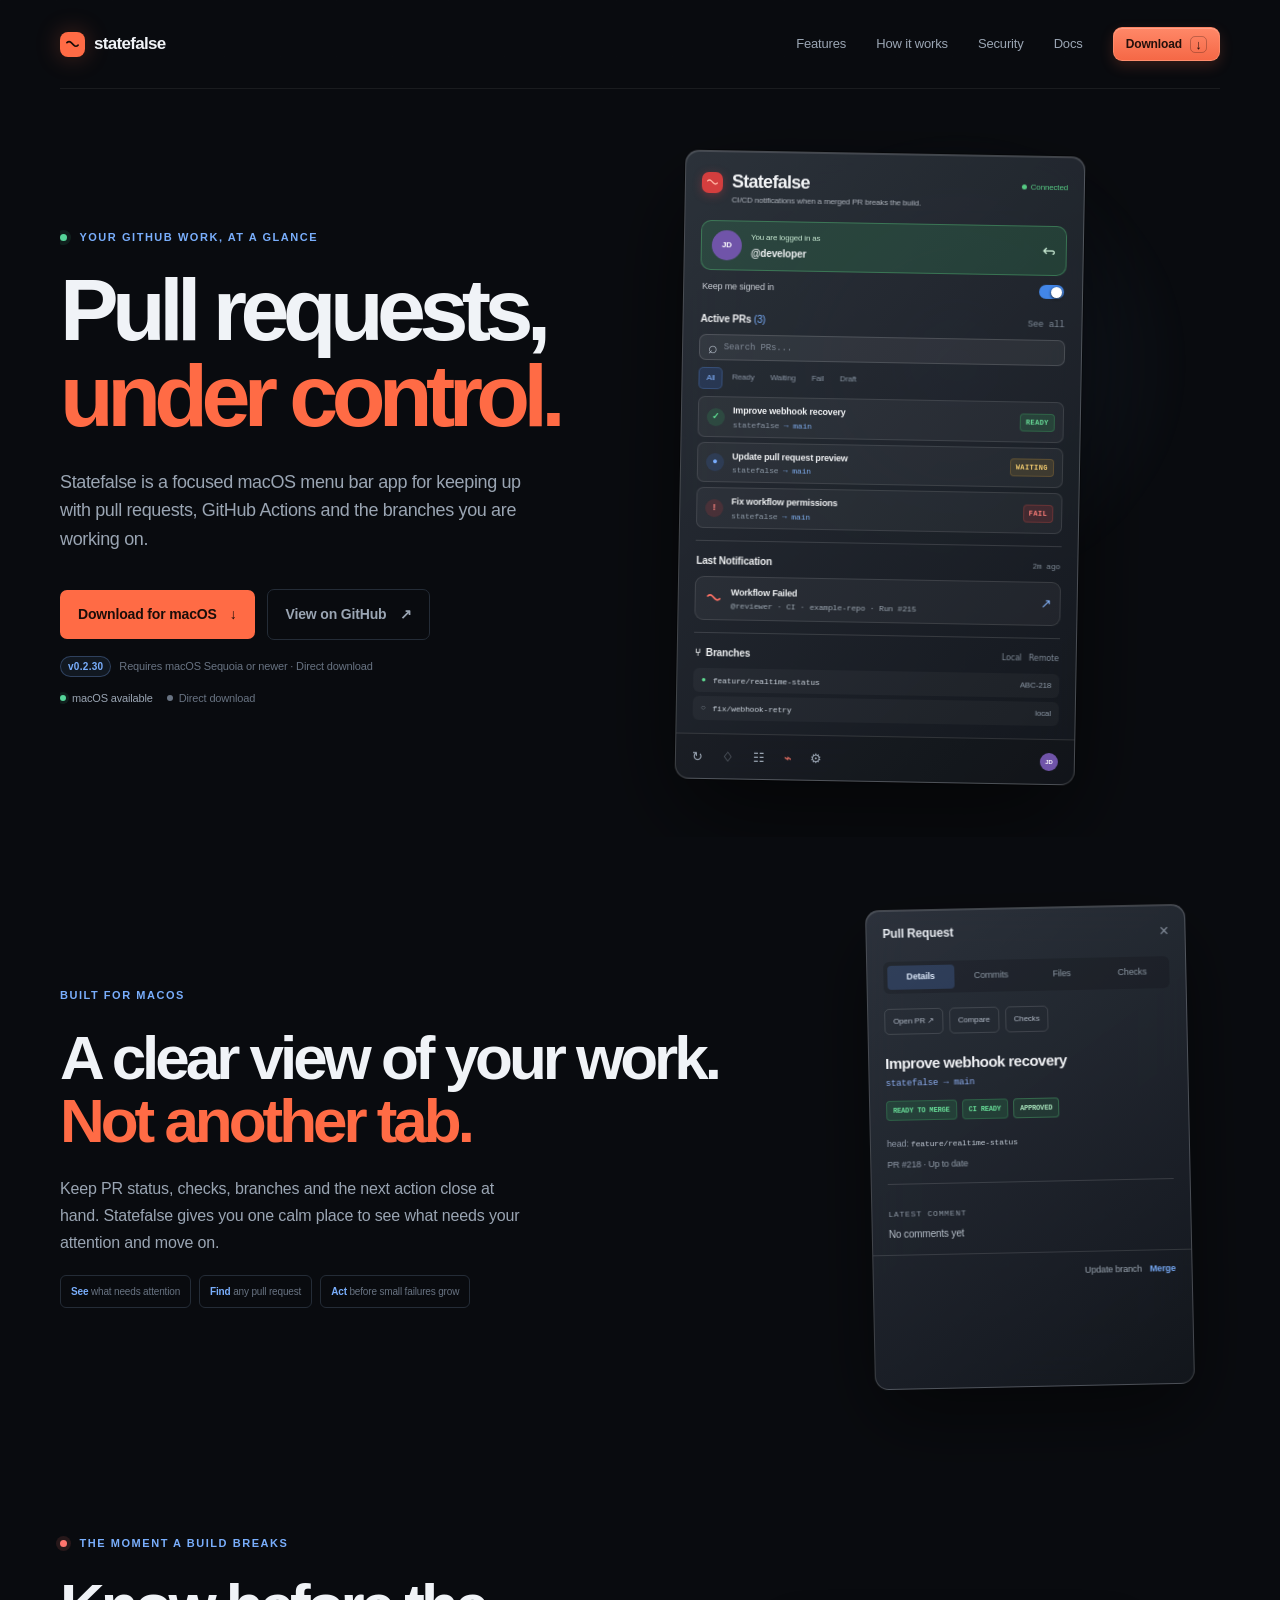
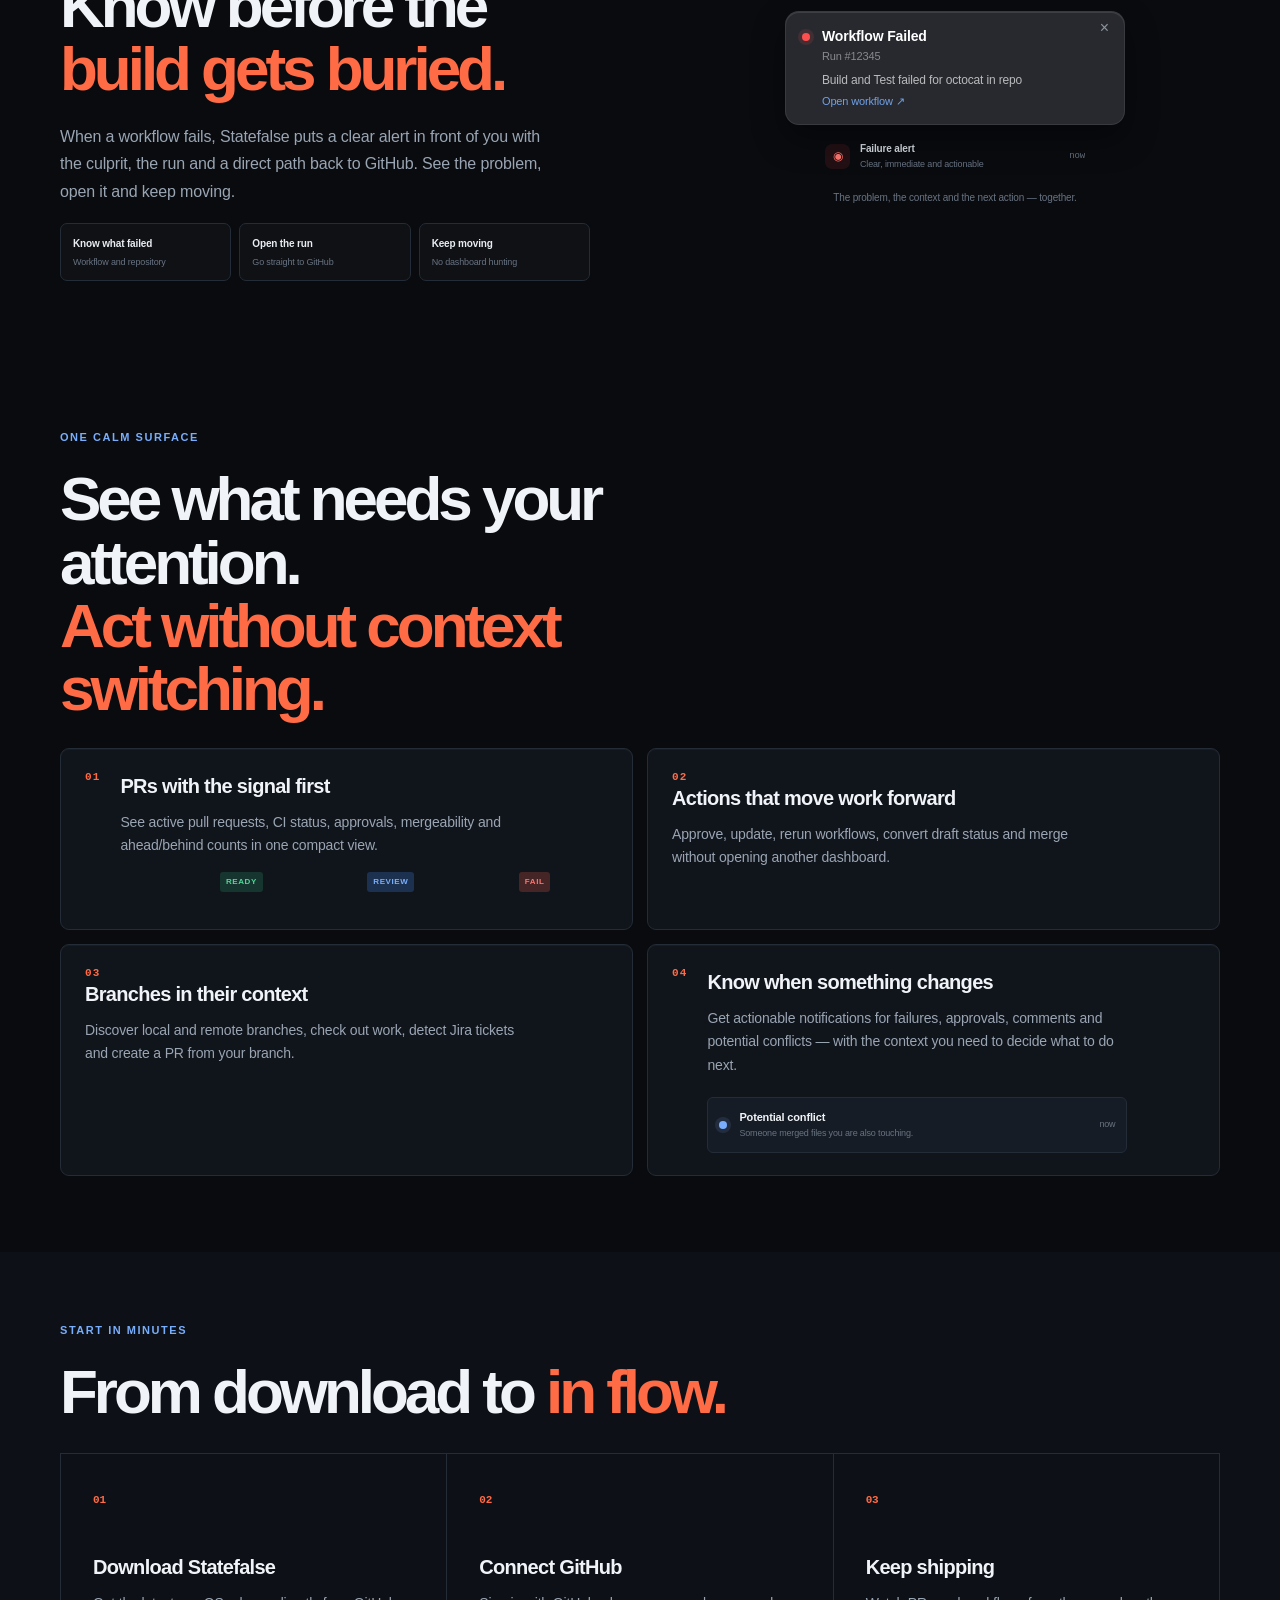
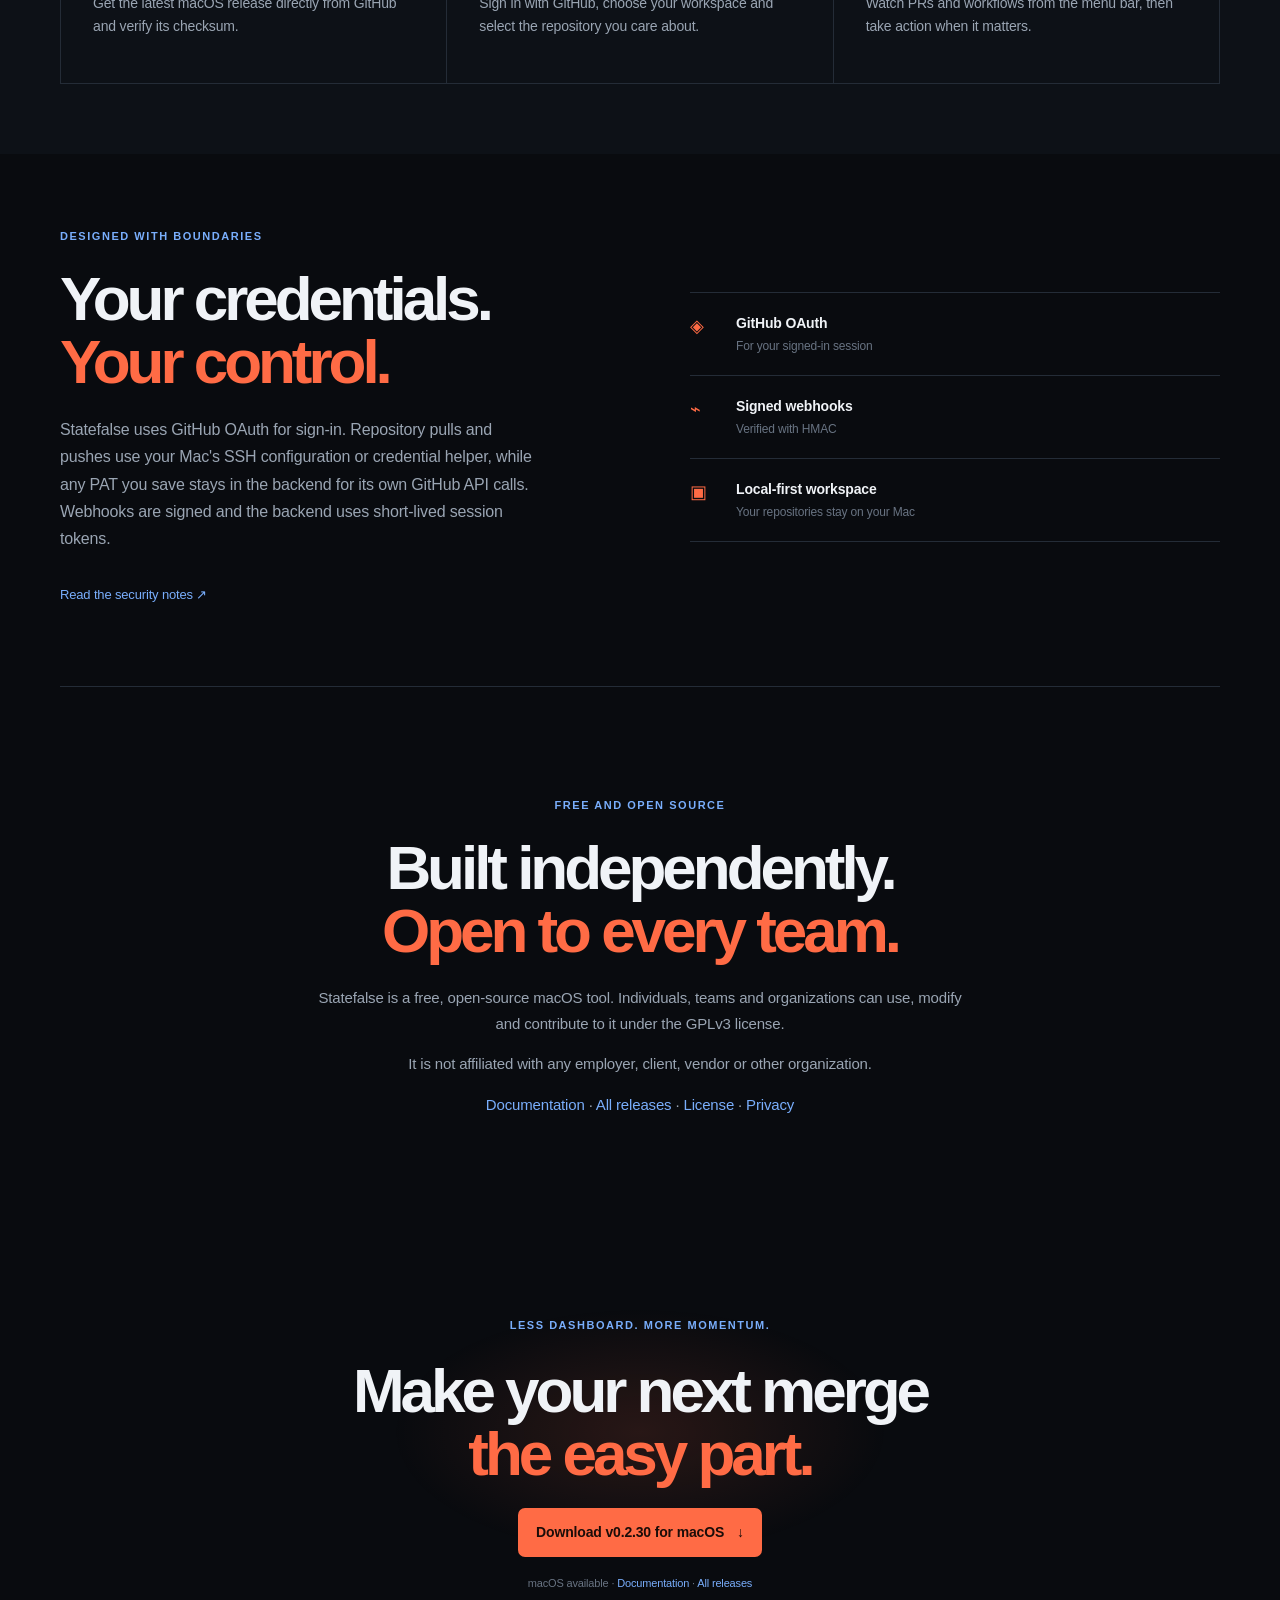
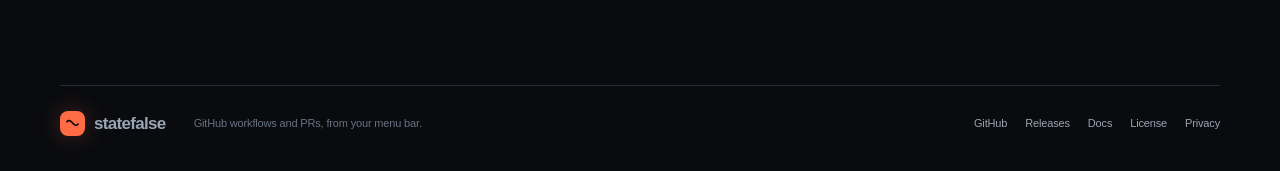
==== commit 4d98398e: "Prepare v0.2.30 release" ====
--- a/landing/index.html
+++ b/landing/index.html
@@ -25,7 +25,7 @@
       <a href="#how-it-works">How it works</a>
       <a href="#security">Security</a>
       <a href="https://docs.statefalse.com/" target="_blank" rel="noopener noreferrer">Docs</a>
-      <a class="nav-cta" href="https://github.com/trashdb/statefalse/releases/download/v0.2.29/Statefalse-v0.2.29.zip" download><span>Download</span><i aria-hidden="true">↓</i></a>
+      <a class="nav-cta" href="https://github.com/trashdb/statefalse/releases/download/v0.2.30/Statefalse-v0.2.30.zip" download><span>Download</span><i aria-hidden="true">↓</i></a>
     </nav>
   </header>
 
@@ -36,10 +36,10 @@
         <h1>Pull requests,<br><em>under control.</em></h1>
         <p class="hero-lede">Statefalse is a focused macOS menu bar app for keeping up with pull requests, GitHub Actions and the branches you are working on.</p>
         <div class="hero-actions">
-          <a class="button button-primary" href="https://github.com/trashdb/statefalse/releases/download/v0.2.29/Statefalse-v0.2.29.zip" download>Download for macOS <span aria-hidden="true">↓</span></a>
+          <a class="button button-primary" href="https://github.com/trashdb/statefalse/releases/download/v0.2.30/Statefalse-v0.2.30.zip" download>Download for macOS <span aria-hidden="true">↓</span></a>
           <a class="button button-quiet" href="https://github.com/trashdb/statefalse">View on GitHub <span aria-hidden="true">↗</span></a>
         </div>
-        <p class="microcopy"><span class="release-pill">v0.2.29</span> Requires macOS Sequoia or newer · Direct download</p>
+        <p class="microcopy"><span class="release-pill">v0.2.30</span> Requires macOS Sequoia or newer · Direct download</p>
         <div class="platform-status" aria-label="Platform availability"><span class="platform-item platform-available"><i aria-hidden="true"></i> macOS available</span><span class="platform-item"><i aria-hidden="true"></i> Direct download</span></div>
       </div>
       <div class="product-window native-popover" aria-label="Statefalse app preview">
@@ -88,7 +88,7 @@
     <section id="security" class="security section-shell"><div class="security-copy"><p class="eyebrow">Designed with boundaries</p><h2>Your credentials.<br><em>Your control.</em></h2><p>Statefalse uses GitHub OAuth for sign-in. Repository pulls and pushes use your Mac&apos;s SSH configuration or credential helper, while any PAT you save stays in the backend for its own GitHub API calls. Webhooks are signed and the backend uses short-lived session tokens.</p><a class="text-link" href="https://github.com/trashdb/statefalse/blob/main/SECURITY.md">Read the security notes <span aria-hidden="true">↗</span></a></div><div class="security-list"><div><span>◈</span><strong>GitHub OAuth</strong><small>For your signed-in session</small></div><div><span>⌁</span><strong>Signed webhooks</strong><small>Verified with HMAC</small></div><div><span>▣</span><strong>Local-first workspace</strong><small>Your repositories stay on your Mac</small></div></div></section>
 
     <section class="project-notes section-shell" aria-label="Project information"><p class="eyebrow">Free and open source</p><h2>Built independently.<br><em>Open to every team.</em></h2><p>Statefalse is a free, open-source macOS tool. Individuals, teams and organizations can use, modify and contribute to it under the GPLv3 license.</p><p>It is not affiliated with any employer, client, vendor or other organization.</p><p><a href="https://docs.statefalse.com/" target="_blank" rel="noopener noreferrer">Documentation</a> · <a href="https://github.com/trashdb/statefalse/releases">All releases</a> · <a href="https://github.com/trashdb/statefalse/blob/main/LICENSE">License</a> · <a href="https://github.com/trashdb/statefalse/blob/main/PRIVACY.md">Privacy</a></p></section>
-    <section class="final-cta section-shell"><p class="eyebrow">Less dashboard. More momentum.</p><h2>Make your next merge<br><em>the easy part.</em></h2><a class="button button-primary" href="https://github.com/trashdb/statefalse/releases/download/v0.2.29/Statefalse-v0.2.29.zip" download>Download v0.2.29 for macOS <span aria-hidden="true">↓</span></a><p class="microcopy">macOS available · <a href="https://docs.statefalse.com/" target="_blank" rel="noopener noreferrer">Documentation</a> · <a href="https://github.com/trashdb/statefalse/releases">All releases</a></p></section>
+    <section class="final-cta section-shell"><p class="eyebrow">Less dashboard. More momentum.</p><h2>Make your next merge<br><em>the easy part.</em></h2><a class="button button-primary" href="https://github.com/trashdb/statefalse/releases/download/v0.2.30/Statefalse-v0.2.30.zip" download>Download v0.2.30 for macOS <span aria-hidden="true">↓</span></a><p class="microcopy">macOS available · <a href="https://docs.statefalse.com/" target="_blank" rel="noopener noreferrer">Documentation</a> · <a href="https://github.com/trashdb/statefalse/releases">All releases</a></p></section>
   </main>
 
   <footer class="site-footer section-shell"><a class="brand" href="#top"><span class="brand-mark" aria-hidden="true"><svg viewBox="0 0 24 24" role="img"><use href="assets/statefalse-mark.svg#mark"/></svg></span><span>statefalse</span></a><span>GitHub workflows and PRs, from your menu bar.</span><div><a href="https://github.com/trashdb/statefalse">GitHub</a><a href="https://github.com/trashdb/statefalse/releases">Releases</a><a href="https://docs.statefalse.com/" target="_blank" rel="noopener noreferrer">Docs</a><a href="https://github.com/trashdb/statefalse/blob/main/LICENSE">License</a><a href="https://github.com/trashdb/statefalse/blob/main/PRIVACY.md">Privacy</a></div></footer>
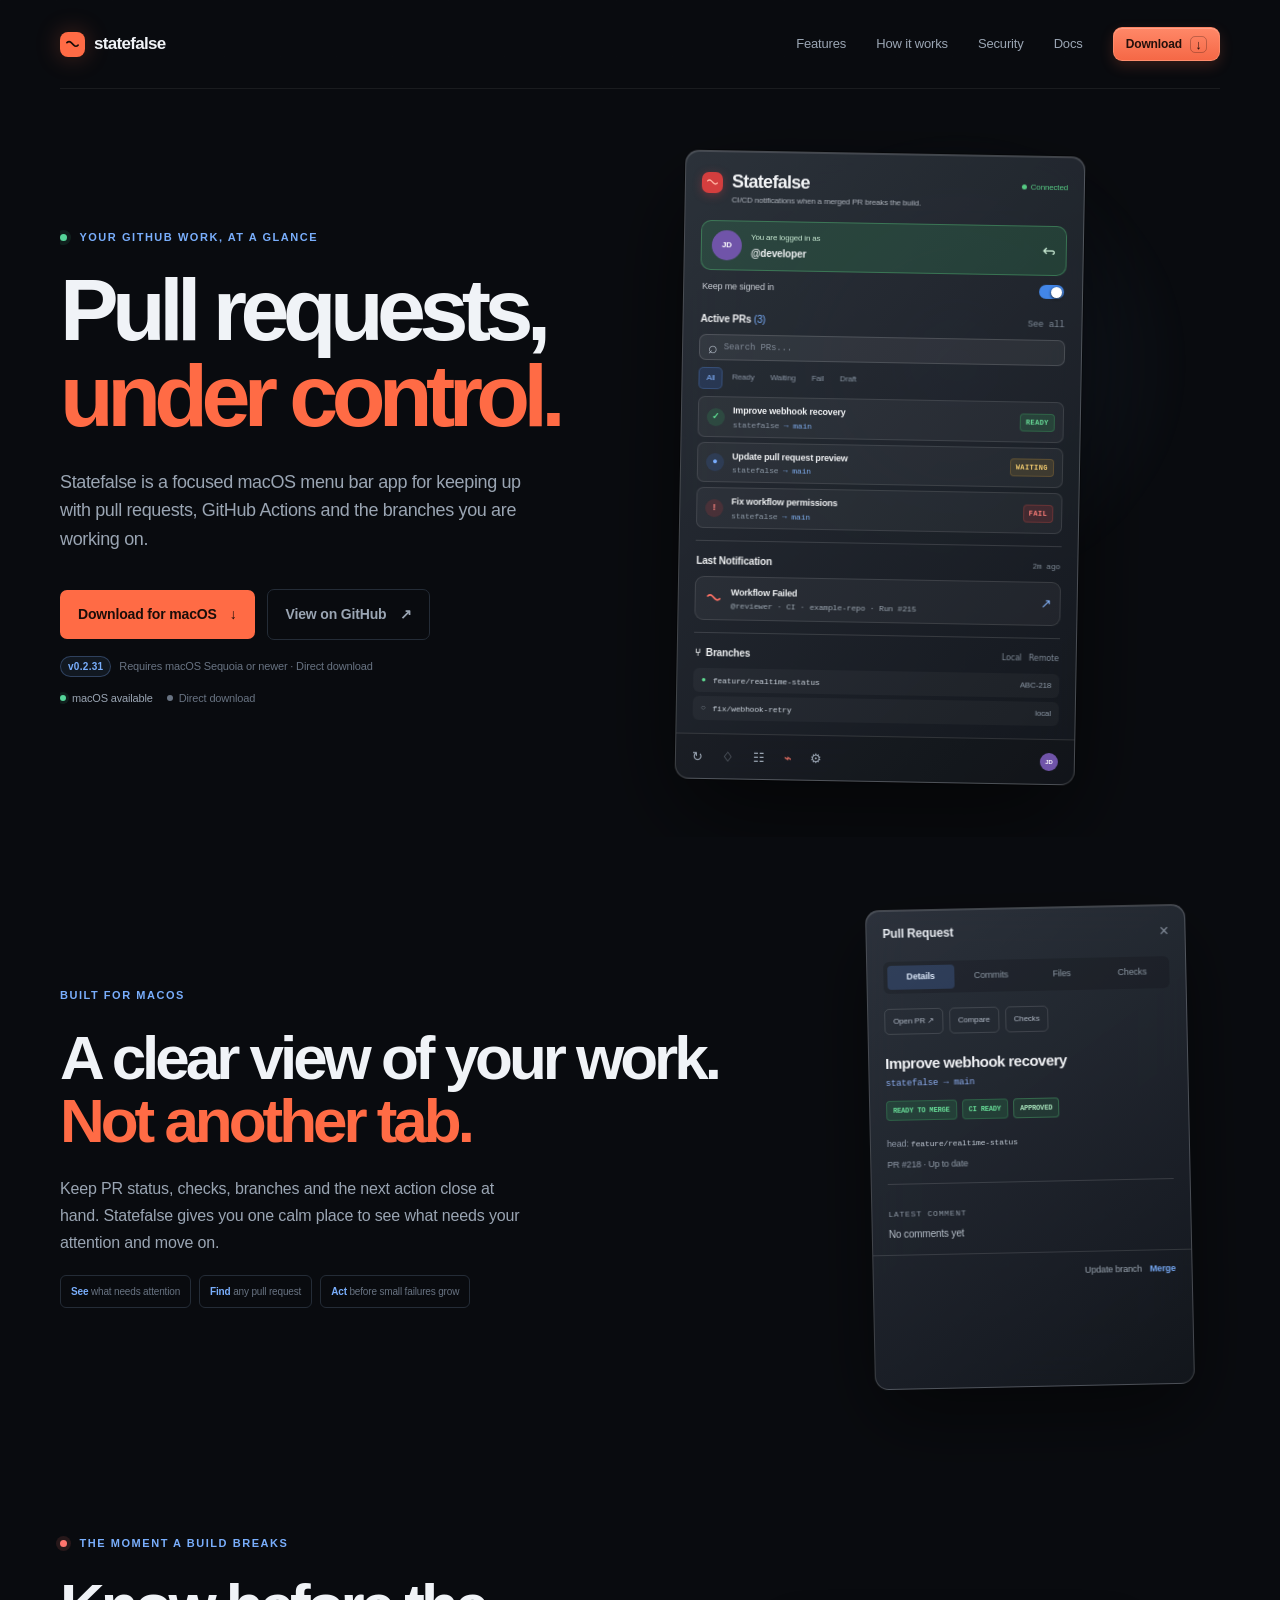
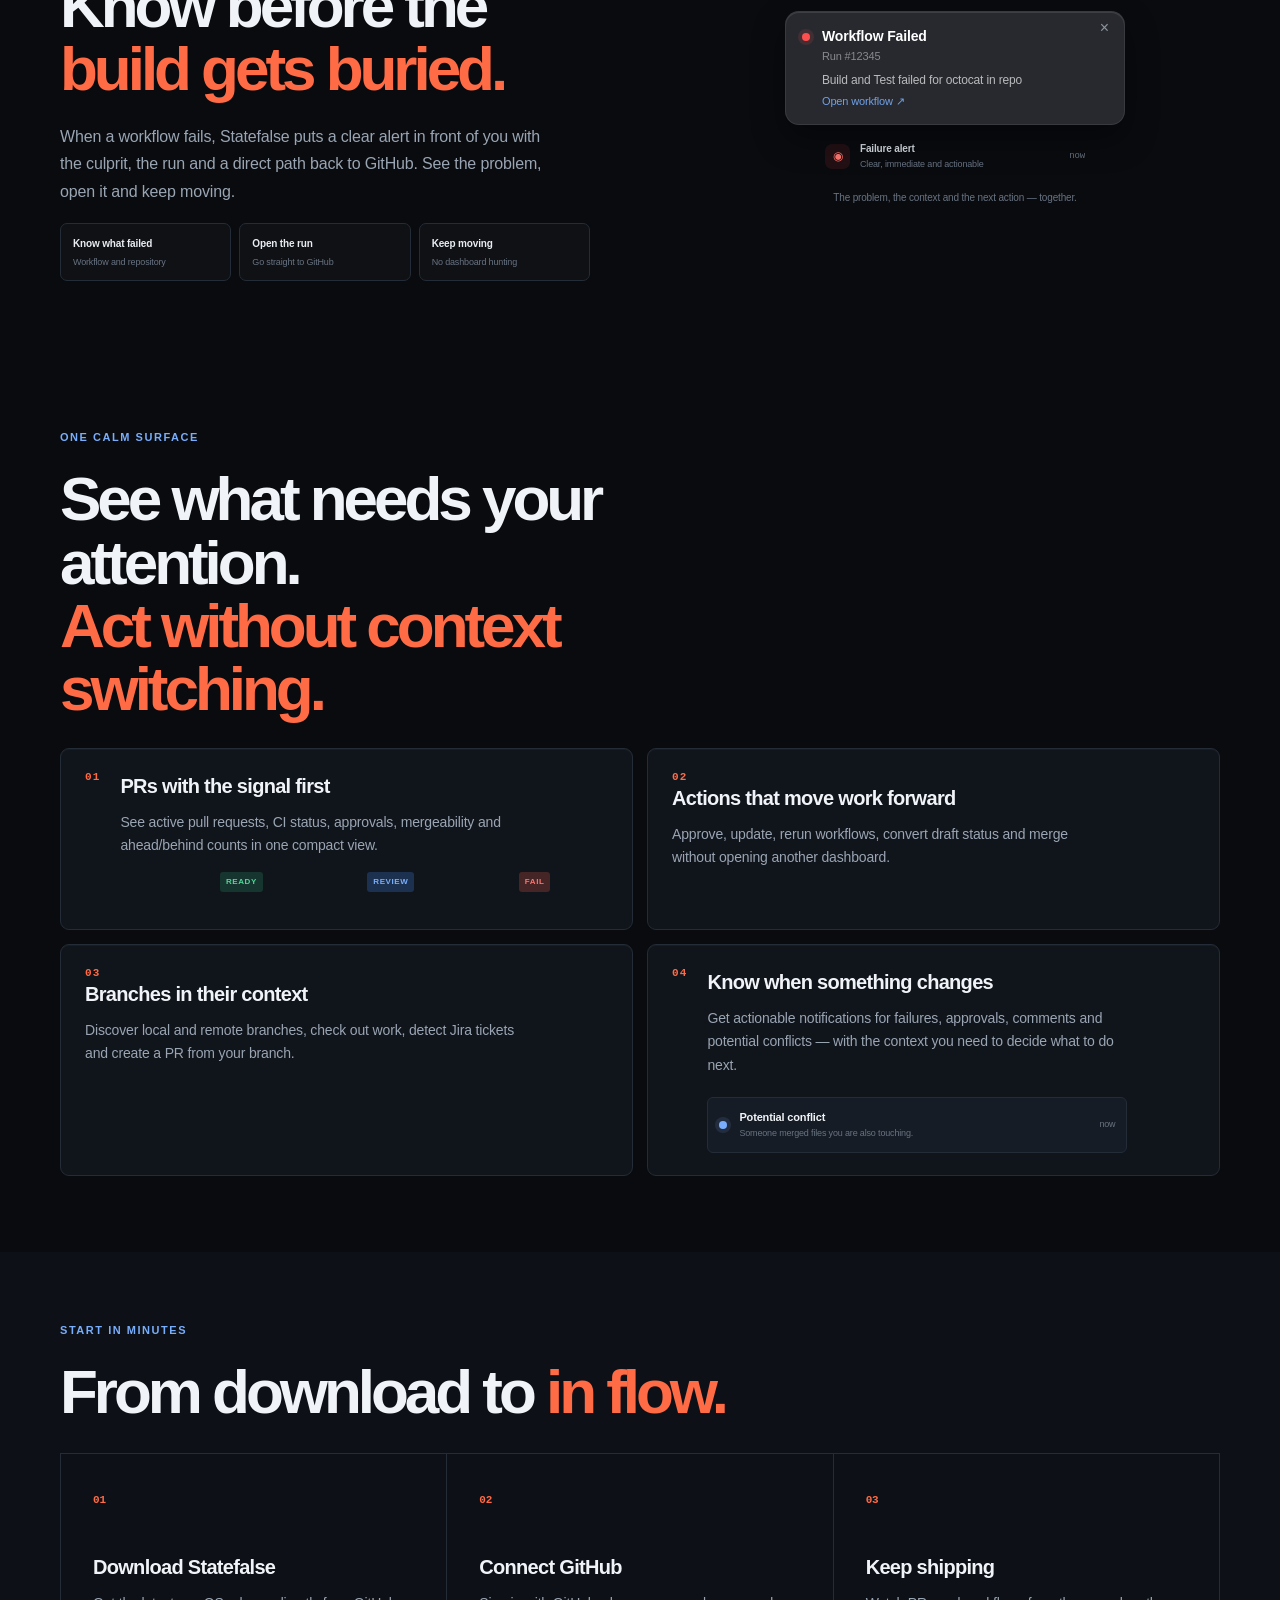
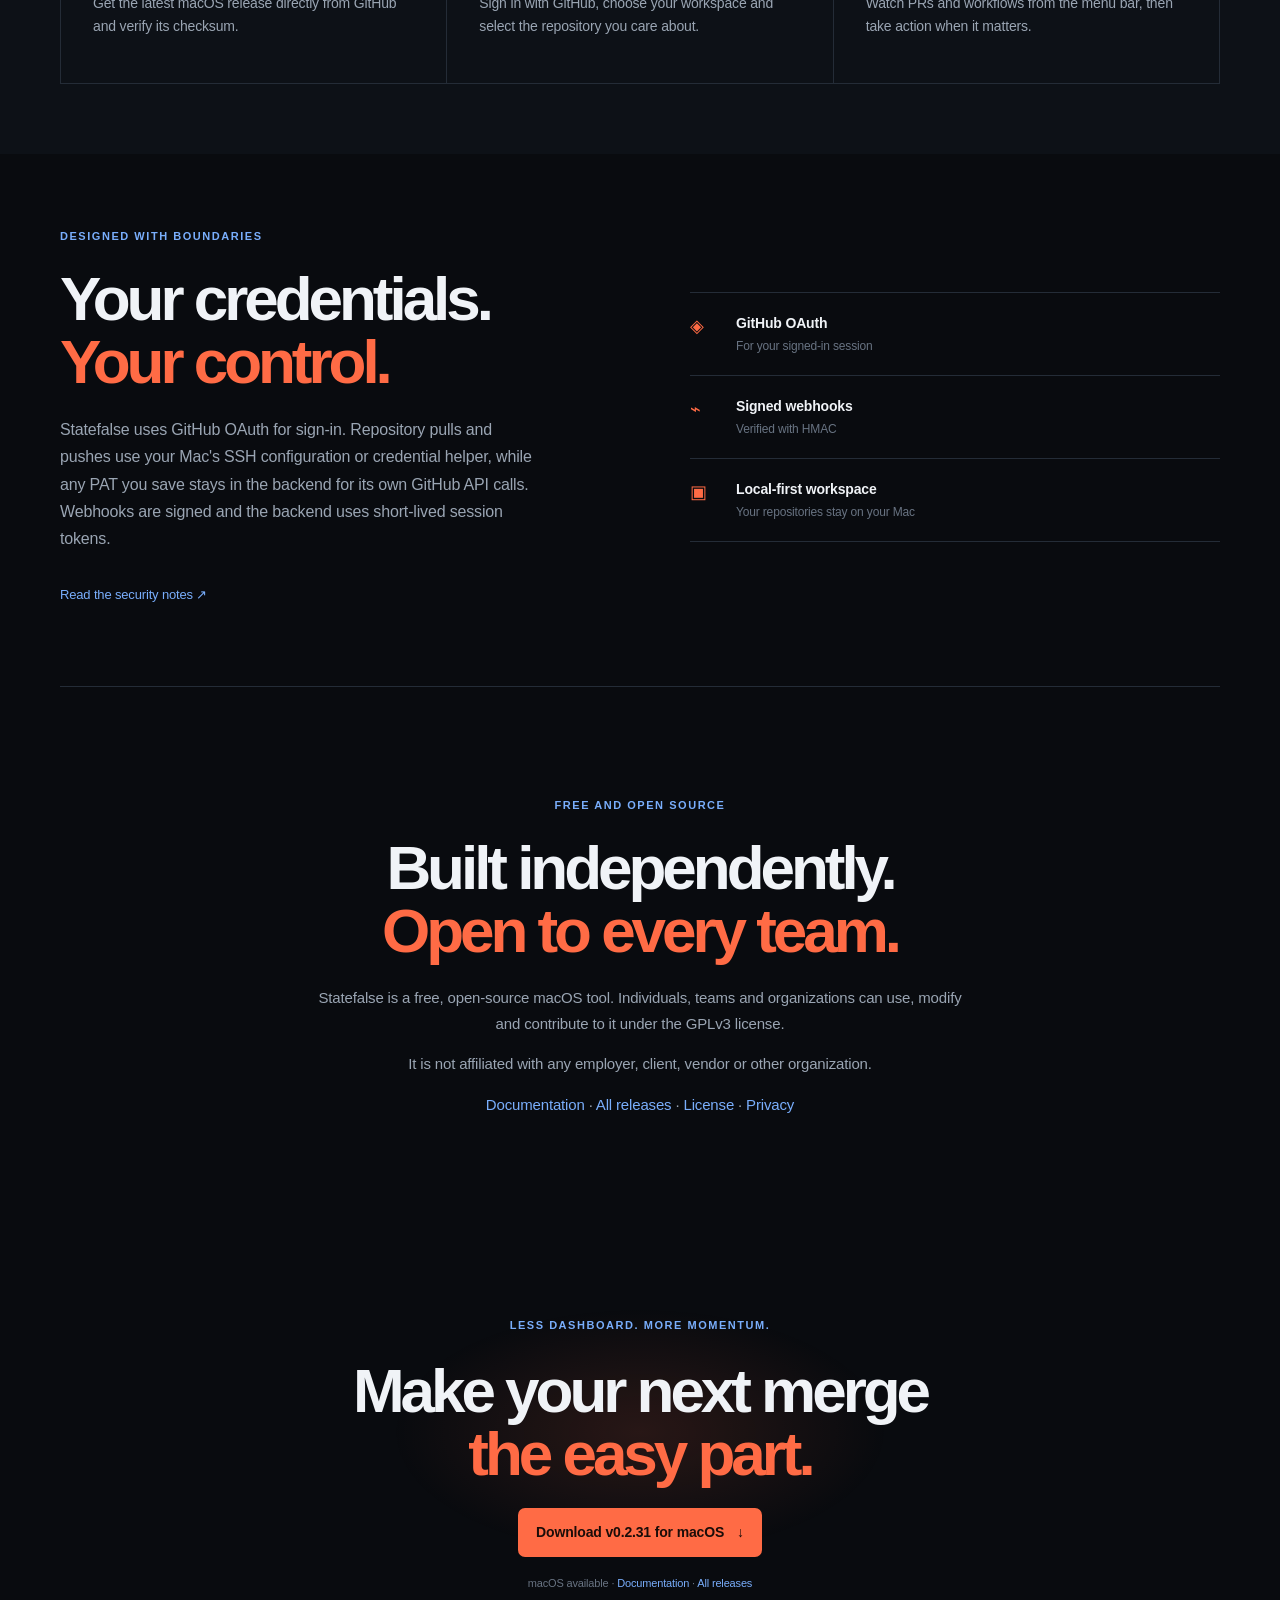
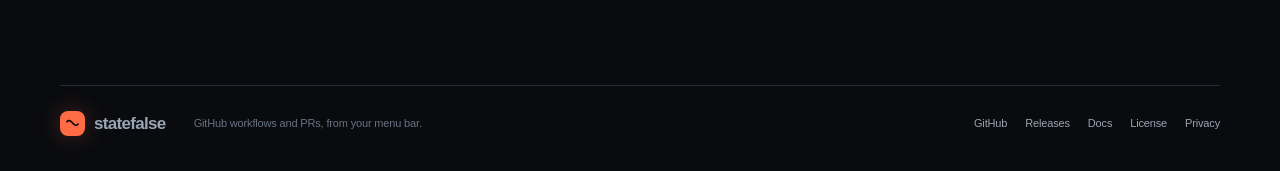
==== commit ea096531: "Release Statefalse 0.2.31" ====
--- a/landing/index.html
+++ b/landing/index.html
@@ -25,7 +25,7 @@
       <a href="#how-it-works">How it works</a>
       <a href="#security">Security</a>
       <a href="https://docs.statefalse.com/" target="_blank" rel="noopener noreferrer">Docs</a>
-      <a class="nav-cta" href="https://github.com/trashdb/statefalse/releases/download/v0.2.30/Statefalse-v0.2.30.zip" download><span>Download</span><i aria-hidden="true">↓</i></a>
+      <a class="nav-cta" href="https://github.com/trashdb/statefalse/releases/download/v0.2.31/Statefalse-v0.2.31.zip" download><span>Download</span><i aria-hidden="true">↓</i></a>
     </nav>
   </header>
 
@@ -36,10 +36,10 @@
         <h1>Pull requests,<br><em>under control.</em></h1>
         <p class="hero-lede">Statefalse is a focused macOS menu bar app for keeping up with pull requests, GitHub Actions and the branches you are working on.</p>
         <div class="hero-actions">
-          <a class="button button-primary" href="https://github.com/trashdb/statefalse/releases/download/v0.2.30/Statefalse-v0.2.30.zip" download>Download for macOS <span aria-hidden="true">↓</span></a>
+          <a class="button button-primary" href="https://github.com/trashdb/statefalse/releases/download/v0.2.31/Statefalse-v0.2.31.zip" download>Download for macOS <span aria-hidden="true">↓</span></a>
           <a class="button button-quiet" href="https://github.com/trashdb/statefalse">View on GitHub <span aria-hidden="true">↗</span></a>
         </div>
-        <p class="microcopy"><span class="release-pill">v0.2.30</span> Requires macOS Sequoia or newer · Direct download</p>
+        <p class="microcopy"><span class="release-pill">v0.2.31</span> Requires macOS Sequoia or newer · Direct download</p>
         <div class="platform-status" aria-label="Platform availability"><span class="platform-item platform-available"><i aria-hidden="true"></i> macOS available</span><span class="platform-item"><i aria-hidden="true"></i> Direct download</span></div>
       </div>
       <div class="product-window native-popover" aria-label="Statefalse app preview">
@@ -88,7 +88,7 @@
     <section id="security" class="security section-shell"><div class="security-copy"><p class="eyebrow">Designed with boundaries</p><h2>Your credentials.<br><em>Your control.</em></h2><p>Statefalse uses GitHub OAuth for sign-in. Repository pulls and pushes use your Mac&apos;s SSH configuration or credential helper, while any PAT you save stays in the backend for its own GitHub API calls. Webhooks are signed and the backend uses short-lived session tokens.</p><a class="text-link" href="https://github.com/trashdb/statefalse/blob/main/SECURITY.md">Read the security notes <span aria-hidden="true">↗</span></a></div><div class="security-list"><div><span>◈</span><strong>GitHub OAuth</strong><small>For your signed-in session</small></div><div><span>⌁</span><strong>Signed webhooks</strong><small>Verified with HMAC</small></div><div><span>▣</span><strong>Local-first workspace</strong><small>Your repositories stay on your Mac</small></div></div></section>
 
     <section class="project-notes section-shell" aria-label="Project information"><p class="eyebrow">Free and open source</p><h2>Built independently.<br><em>Open to every team.</em></h2><p>Statefalse is a free, open-source macOS tool. Individuals, teams and organizations can use, modify and contribute to it under the GPLv3 license.</p><p>It is not affiliated with any employer, client, vendor or other organization.</p><p><a href="https://docs.statefalse.com/" target="_blank" rel="noopener noreferrer">Documentation</a> · <a href="https://github.com/trashdb/statefalse/releases">All releases</a> · <a href="https://github.com/trashdb/statefalse/blob/main/LICENSE">License</a> · <a href="https://github.com/trashdb/statefalse/blob/main/PRIVACY.md">Privacy</a></p></section>
-    <section class="final-cta section-shell"><p class="eyebrow">Less dashboard. More momentum.</p><h2>Make your next merge<br><em>the easy part.</em></h2><a class="button button-primary" href="https://github.com/trashdb/statefalse/releases/download/v0.2.30/Statefalse-v0.2.30.zip" download>Download v0.2.30 for macOS <span aria-hidden="true">↓</span></a><p class="microcopy">macOS available · <a href="https://docs.statefalse.com/" target="_blank" rel="noopener noreferrer">Documentation</a> · <a href="https://github.com/trashdb/statefalse/releases">All releases</a></p></section>
+    <section class="final-cta section-shell"><p class="eyebrow">Less dashboard. More momentum.</p><h2>Make your next merge<br><em>the easy part.</em></h2><a class="button button-primary" href="https://github.com/trashdb/statefalse/releases/download/v0.2.31/Statefalse-v0.2.31.zip" download>Download v0.2.31 for macOS <span aria-hidden="true">↓</span></a><p class="microcopy">macOS available · <a href="https://docs.statefalse.com/" target="_blank" rel="noopener noreferrer">Documentation</a> · <a href="https://github.com/trashdb/statefalse/releases">All releases</a></p></section>
   </main>
 
   <footer class="site-footer section-shell"><a class="brand" href="#top"><span class="brand-mark" aria-hidden="true"><svg viewBox="0 0 24 24" role="img"><use href="assets/statefalse-mark.svg#mark"/></svg></span><span>statefalse</span></a><span>GitHub workflows and PRs, from your menu bar.</span><div><a href="https://github.com/trashdb/statefalse">GitHub</a><a href="https://github.com/trashdb/statefalse/releases">Releases</a><a href="https://docs.statefalse.com/" target="_blank" rel="noopener noreferrer">Docs</a><a href="https://github.com/trashdb/statefalse/blob/main/LICENSE">License</a><a href="https://github.com/trashdb/statefalse/blob/main/PRIVACY.md">Privacy</a></div></footer>
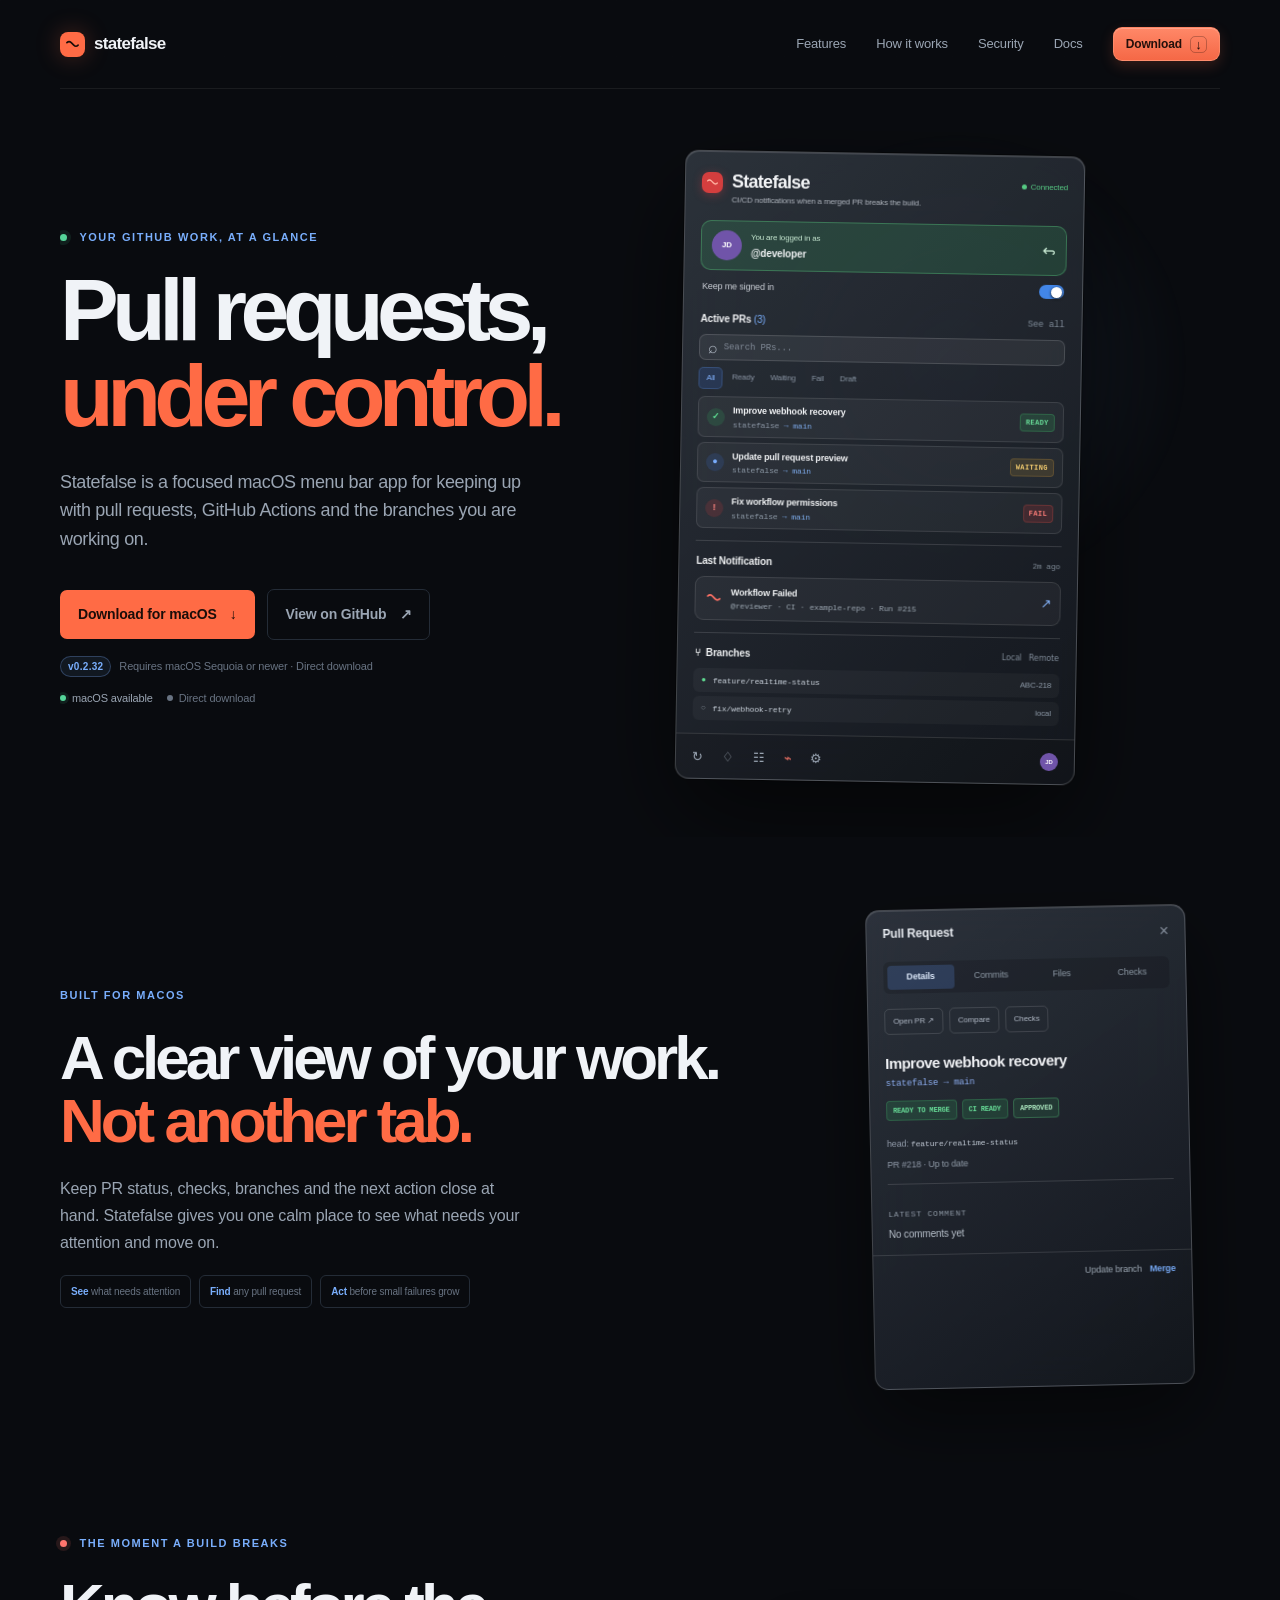
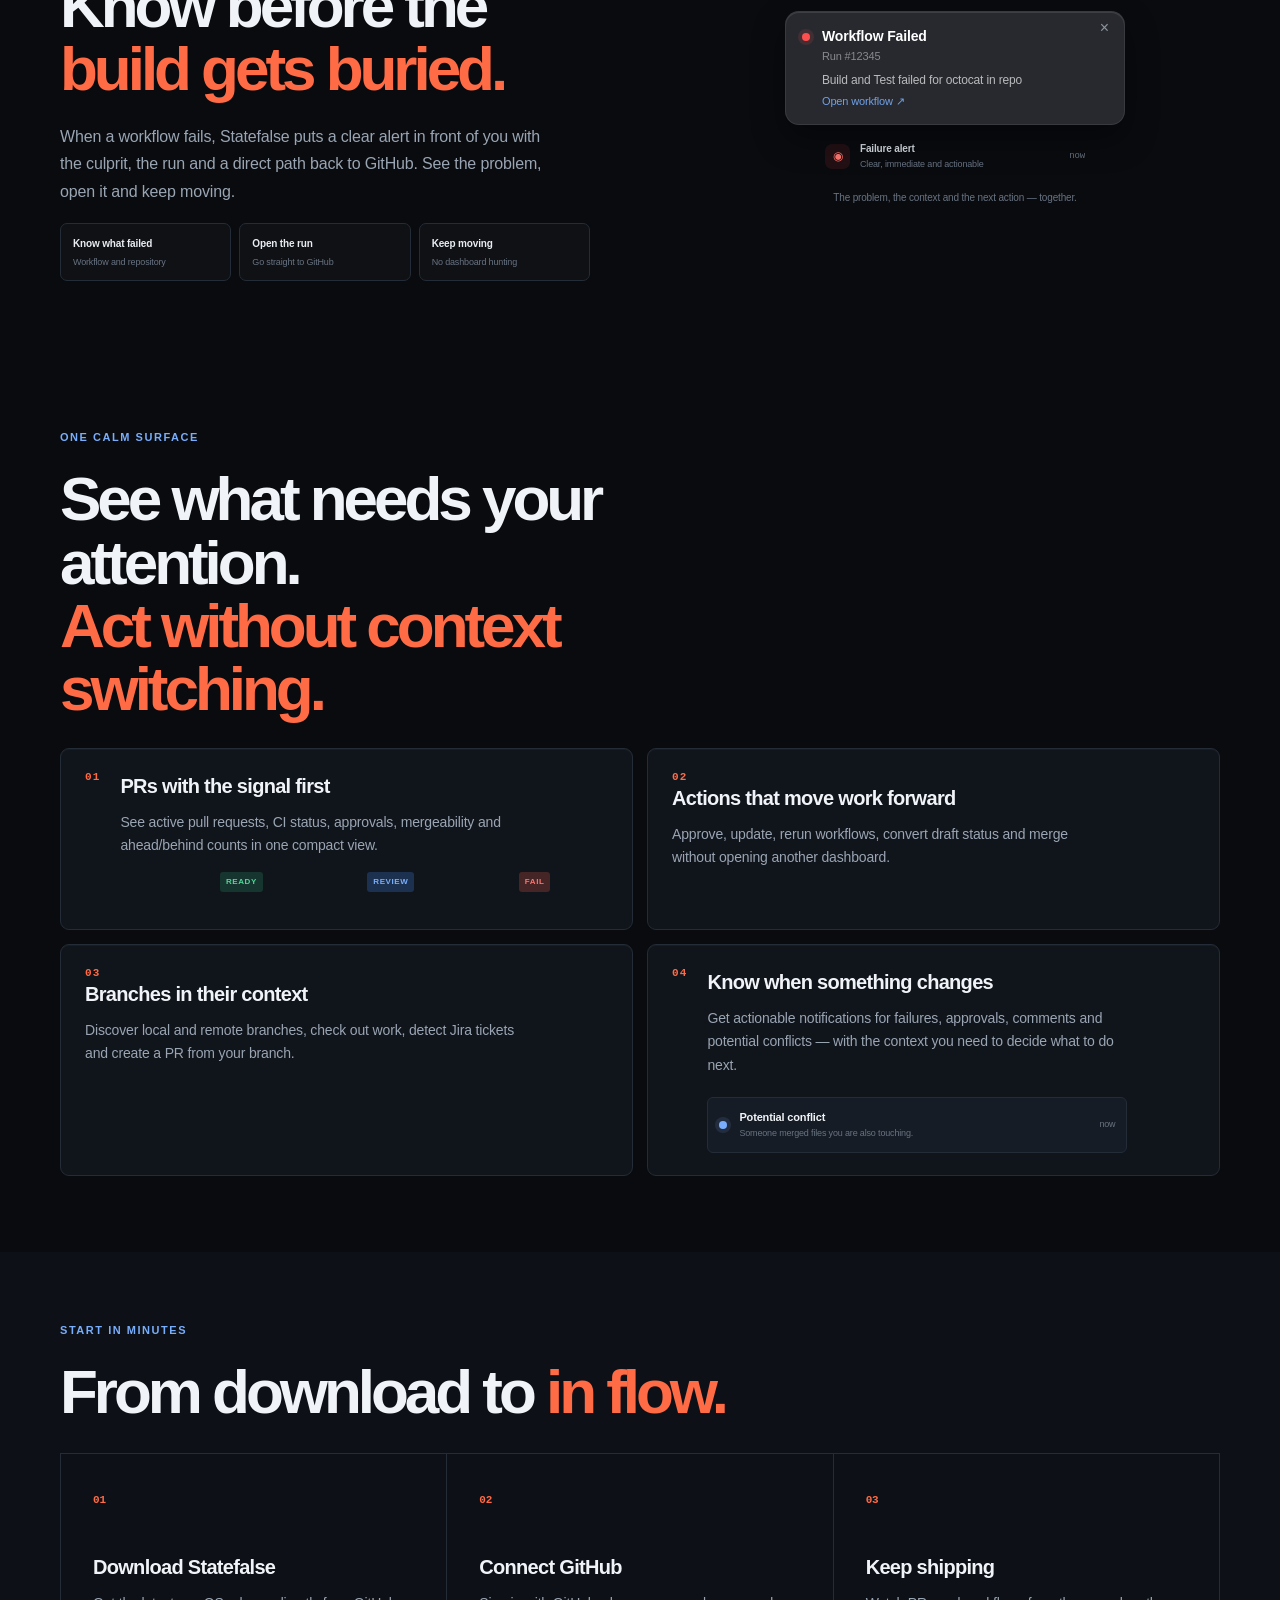
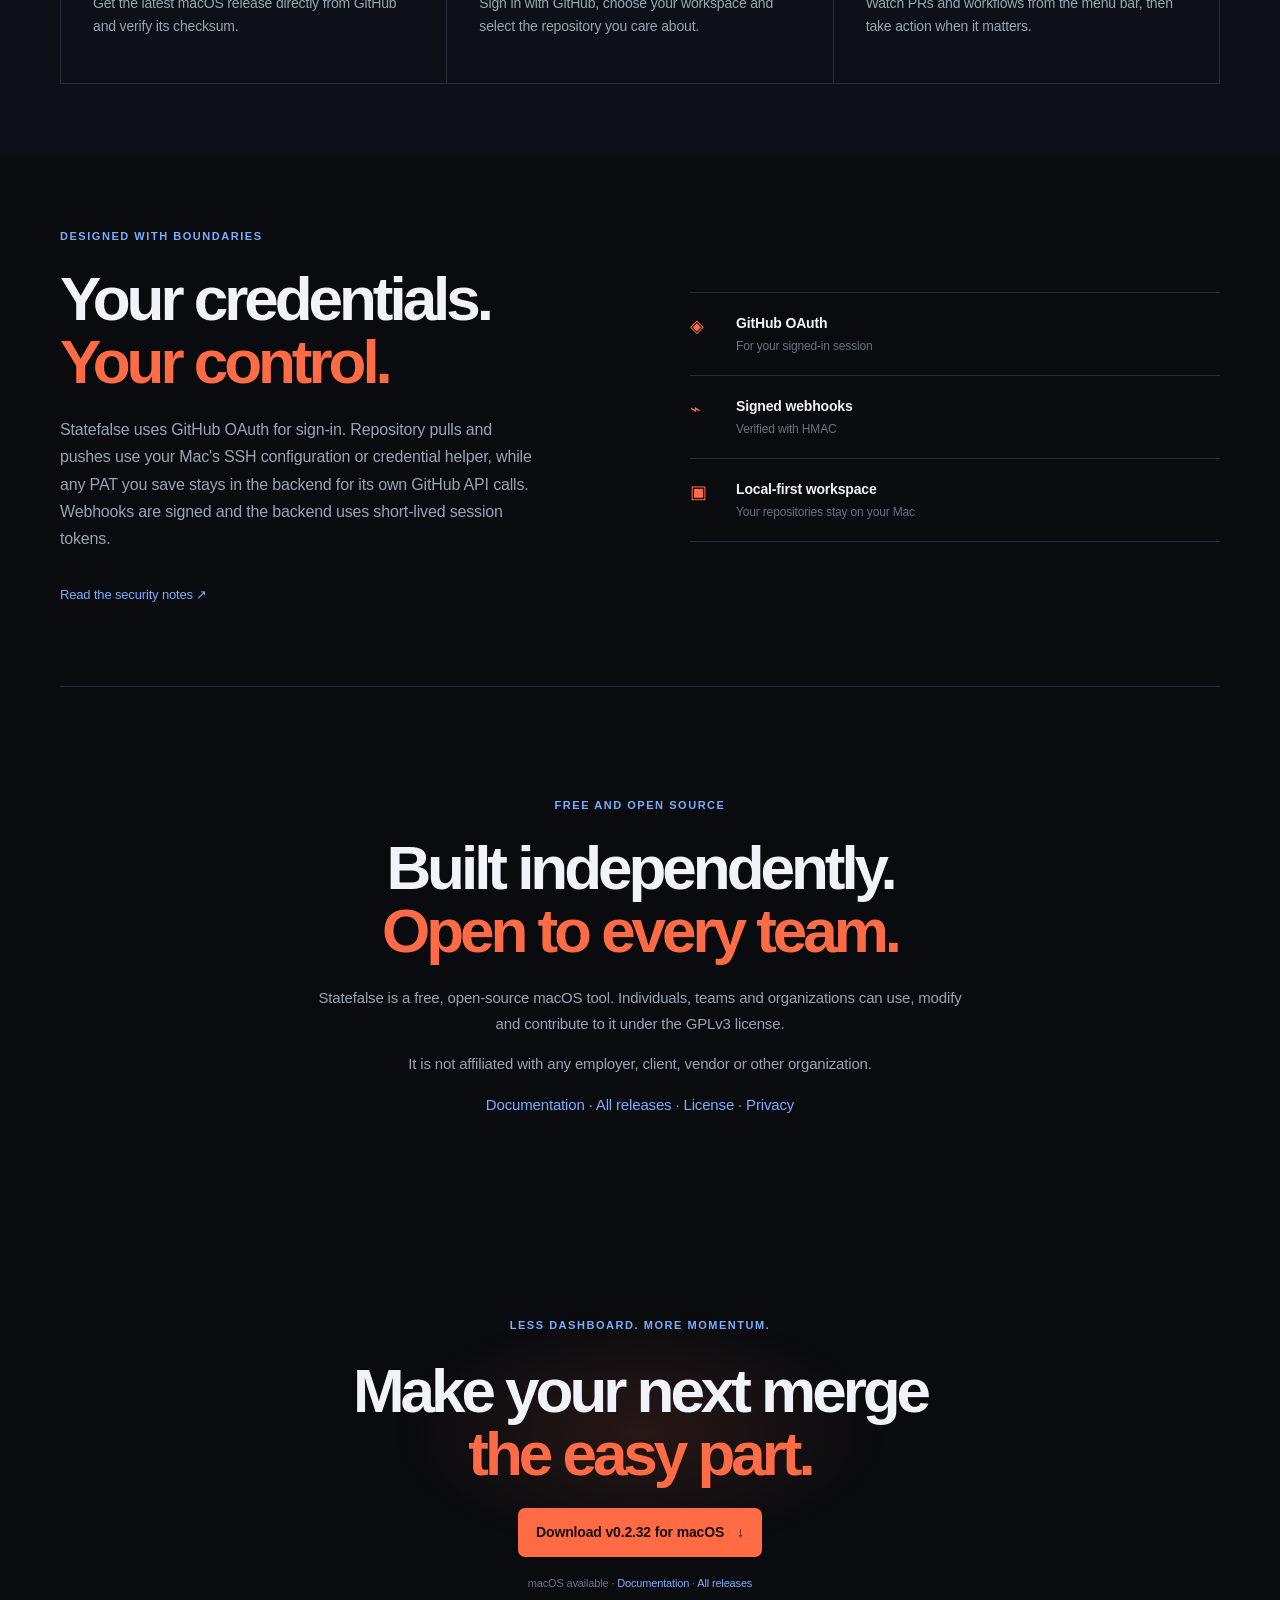
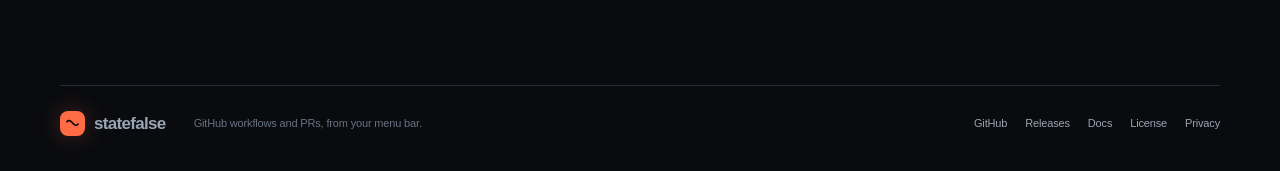
==== commit 05f5ccf0: "Point landing download to v0.2.32" ====
--- a/landing/index.html
+++ b/landing/index.html
@@ -25,7 +25,7 @@
       <a href="#how-it-works">How it works</a>
       <a href="#security">Security</a>
       <a href="https://docs.statefalse.com/" target="_blank" rel="noopener noreferrer">Docs</a>
-      <a class="nav-cta" href="https://github.com/trashdb/statefalse/releases/download/v0.2.31/Statefalse-v0.2.31.zip" download><span>Download</span><i aria-hidden="true">↓</i></a>
+      <a class="nav-cta" href="https://github.com/trashdb/statefalse/releases/download/v0.2.32/Statefalse-v0.2.32.zip" download><span>Download</span><i aria-hidden="true">↓</i></a>
     </nav>
   </header>
 
@@ -36,10 +36,10 @@
         <h1>Pull requests,<br><em>under control.</em></h1>
         <p class="hero-lede">Statefalse is a focused macOS menu bar app for keeping up with pull requests, GitHub Actions and the branches you are working on.</p>
         <div class="hero-actions">
-          <a class="button button-primary" href="https://github.com/trashdb/statefalse/releases/download/v0.2.31/Statefalse-v0.2.31.zip" download>Download for macOS <span aria-hidden="true">↓</span></a>
+          <a class="button button-primary" href="https://github.com/trashdb/statefalse/releases/download/v0.2.32/Statefalse-v0.2.32.zip" download>Download for macOS <span aria-hidden="true">↓</span></a>
           <a class="button button-quiet" href="https://github.com/trashdb/statefalse">View on GitHub <span aria-hidden="true">↗</span></a>
         </div>
-        <p class="microcopy"><span class="release-pill">v0.2.31</span> Requires macOS Sequoia or newer · Direct download</p>
+        <p class="microcopy"><span class="release-pill">v0.2.32</span> Requires macOS Sequoia or newer · Direct download</p>
         <div class="platform-status" aria-label="Platform availability"><span class="platform-item platform-available"><i aria-hidden="true"></i> macOS available</span><span class="platform-item"><i aria-hidden="true"></i> Direct download</span></div>
       </div>
       <div class="product-window native-popover" aria-label="Statefalse app preview">
@@ -88,7 +88,7 @@
     <section id="security" class="security section-shell"><div class="security-copy"><p class="eyebrow">Designed with boundaries</p><h2>Your credentials.<br><em>Your control.</em></h2><p>Statefalse uses GitHub OAuth for sign-in. Repository pulls and pushes use your Mac&apos;s SSH configuration or credential helper, while any PAT you save stays in the backend for its own GitHub API calls. Webhooks are signed and the backend uses short-lived session tokens.</p><a class="text-link" href="https://github.com/trashdb/statefalse/blob/main/SECURITY.md">Read the security notes <span aria-hidden="true">↗</span></a></div><div class="security-list"><div><span>◈</span><strong>GitHub OAuth</strong><small>For your signed-in session</small></div><div><span>⌁</span><strong>Signed webhooks</strong><small>Verified with HMAC</small></div><div><span>▣</span><strong>Local-first workspace</strong><small>Your repositories stay on your Mac</small></div></div></section>
 
     <section class="project-notes section-shell" aria-label="Project information"><p class="eyebrow">Free and open source</p><h2>Built independently.<br><em>Open to every team.</em></h2><p>Statefalse is a free, open-source macOS tool. Individuals, teams and organizations can use, modify and contribute to it under the GPLv3 license.</p><p>It is not affiliated with any employer, client, vendor or other organization.</p><p><a href="https://docs.statefalse.com/" target="_blank" rel="noopener noreferrer">Documentation</a> · <a href="https://github.com/trashdb/statefalse/releases">All releases</a> · <a href="https://github.com/trashdb/statefalse/blob/main/LICENSE">License</a> · <a href="https://github.com/trashdb/statefalse/blob/main/PRIVACY.md">Privacy</a></p></section>
-    <section class="final-cta section-shell"><p class="eyebrow">Less dashboard. More momentum.</p><h2>Make your next merge<br><em>the easy part.</em></h2><a class="button button-primary" href="https://github.com/trashdb/statefalse/releases/download/v0.2.31/Statefalse-v0.2.31.zip" download>Download v0.2.31 for macOS <span aria-hidden="true">↓</span></a><p class="microcopy">macOS available · <a href="https://docs.statefalse.com/" target="_blank" rel="noopener noreferrer">Documentation</a> · <a href="https://github.com/trashdb/statefalse/releases">All releases</a></p></section>
+    <section class="final-cta section-shell"><p class="eyebrow">Less dashboard. More momentum.</p><h2>Make your next merge<br><em>the easy part.</em></h2><a class="button button-primary" href="https://github.com/trashdb/statefalse/releases/download/v0.2.32/Statefalse-v0.2.32.zip" download>Download v0.2.32 for macOS <span aria-hidden="true">↓</span></a><p class="microcopy">macOS available · <a href="https://docs.statefalse.com/" target="_blank" rel="noopener noreferrer">Documentation</a> · <a href="https://github.com/trashdb/statefalse/releases">All releases</a></p></section>
   </main>
 
   <footer class="site-footer section-shell"><a class="brand" href="#top"><span class="brand-mark" aria-hidden="true"><svg viewBox="0 0 24 24" role="img"><use href="assets/statefalse-mark.svg#mark"/></svg></span><span>statefalse</span></a><span>GitHub workflows and PRs, from your menu bar.</span><div><a href="https://github.com/trashdb/statefalse">GitHub</a><a href="https://github.com/trashdb/statefalse/releases">Releases</a><a href="https://docs.statefalse.com/" target="_blank" rel="noopener noreferrer">Docs</a><a href="https://github.com/trashdb/statefalse/blob/main/LICENSE">License</a><a href="https://github.com/trashdb/statefalse/blob/main/PRIVACY.md">Privacy</a></div></footer>
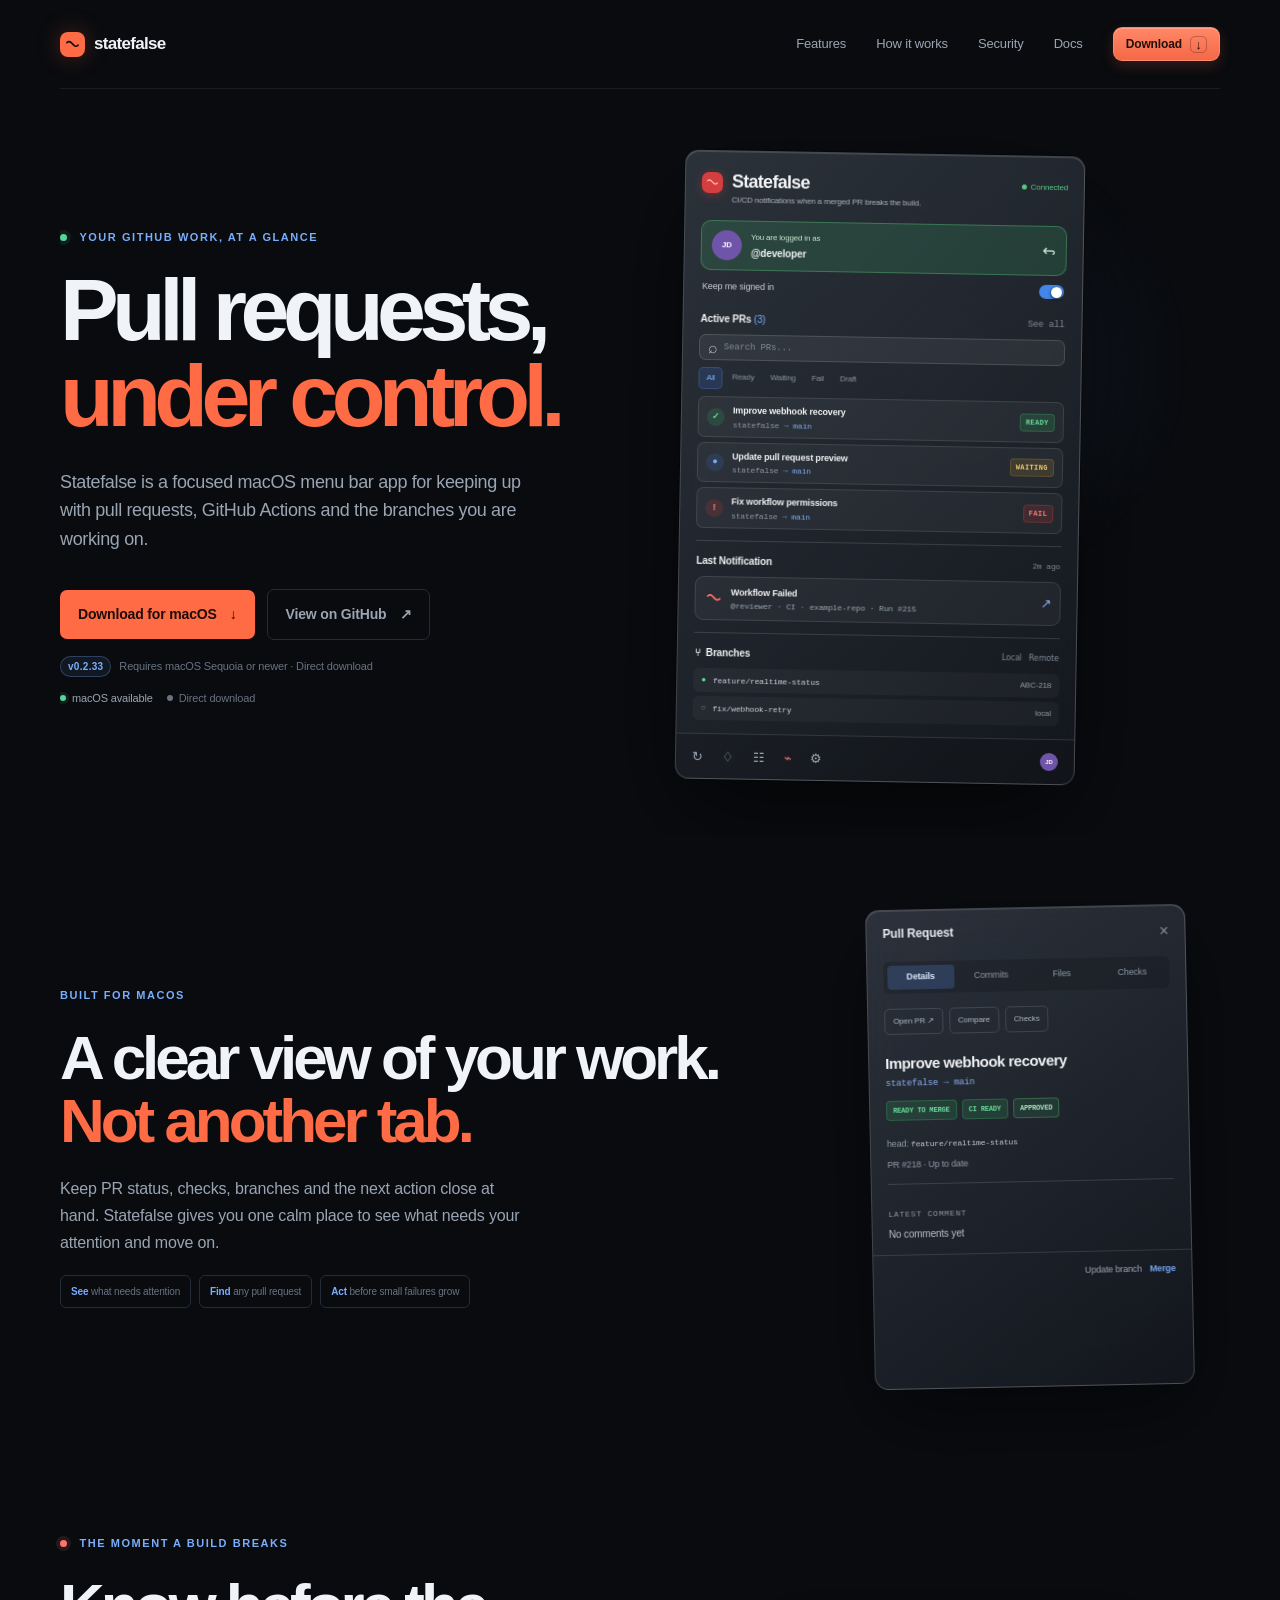
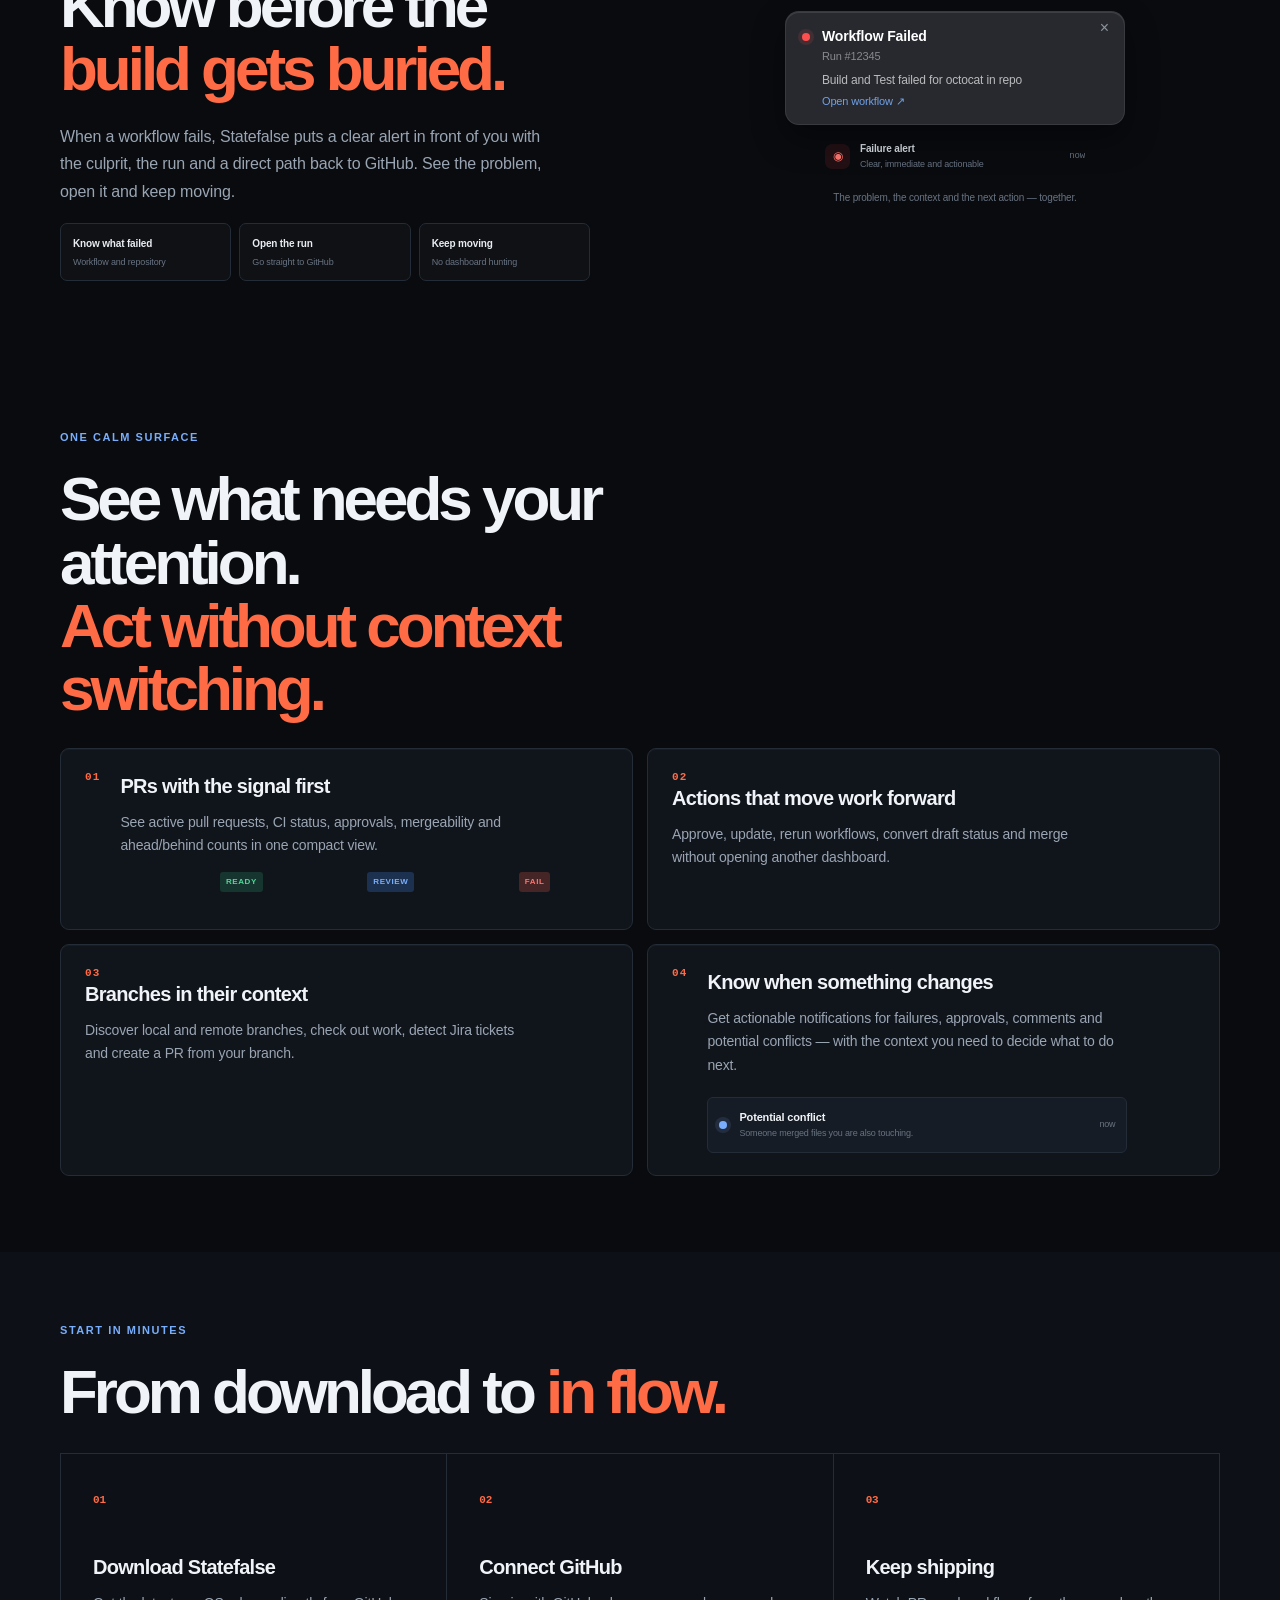
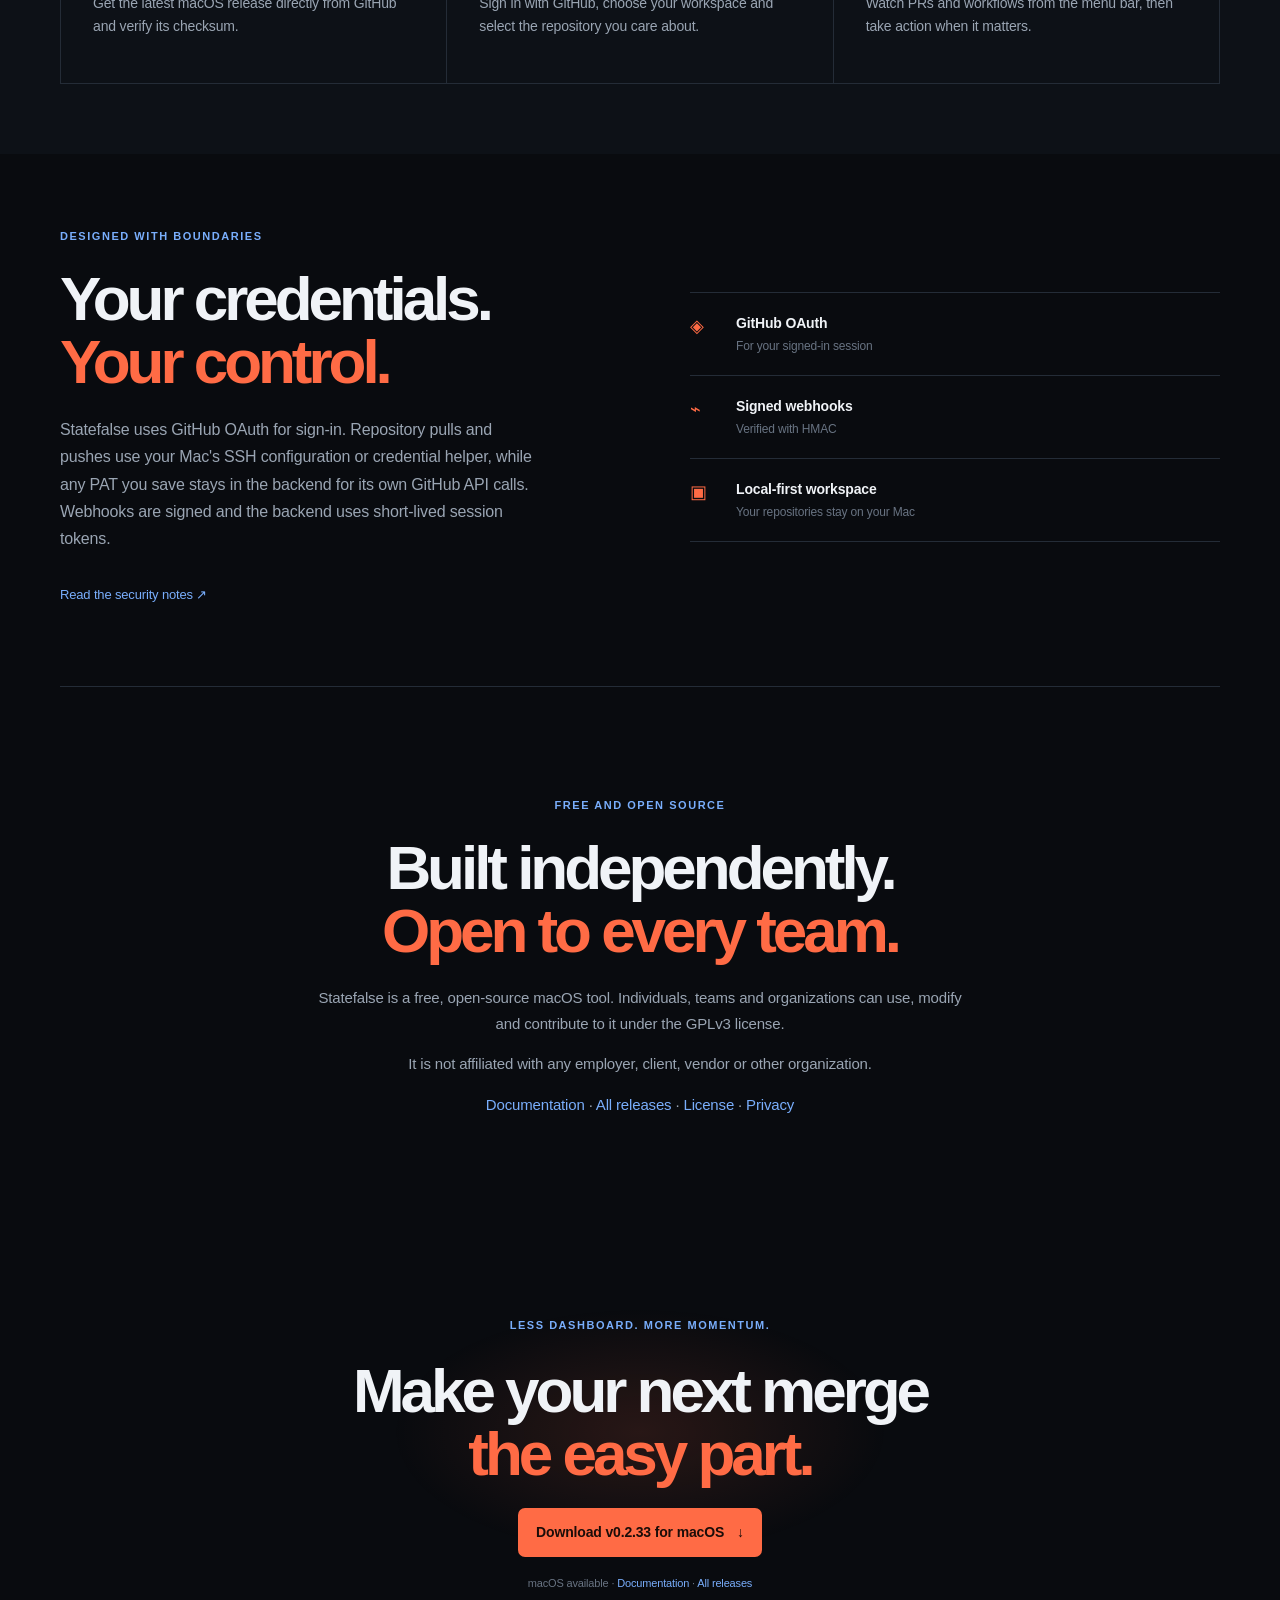
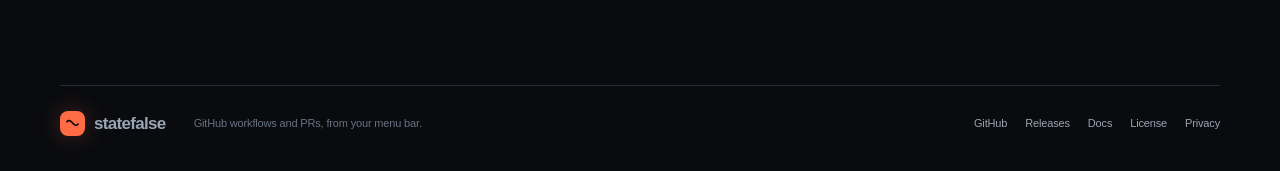
==== commit 209bdee6: "Point landing download to v0.2.33" ====
--- a/landing/index.html
+++ b/landing/index.html
@@ -25,7 +25,7 @@
       <a href="#how-it-works">How it works</a>
       <a href="#security">Security</a>
       <a href="https://docs.statefalse.com/" target="_blank" rel="noopener noreferrer">Docs</a>
-      <a class="nav-cta" href="https://github.com/trashdb/statefalse/releases/download/v0.2.32/Statefalse-v0.2.32.zip" download><span>Download</span><i aria-hidden="true">↓</i></a>
+      <a class="nav-cta" href="https://github.com/trashdb/statefalse/releases/download/v0.2.33/Statefalse-v0.2.33.zip" download><span>Download</span><i aria-hidden="true">↓</i></a>
     </nav>
   </header>
 
@@ -36,10 +36,10 @@
         <h1>Pull requests,<br><em>under control.</em></h1>
         <p class="hero-lede">Statefalse is a focused macOS menu bar app for keeping up with pull requests, GitHub Actions and the branches you are working on.</p>
         <div class="hero-actions">
-          <a class="button button-primary" href="https://github.com/trashdb/statefalse/releases/download/v0.2.32/Statefalse-v0.2.32.zip" download>Download for macOS <span aria-hidden="true">↓</span></a>
+          <a class="button button-primary" href="https://github.com/trashdb/statefalse/releases/download/v0.2.33/Statefalse-v0.2.33.zip" download>Download for macOS <span aria-hidden="true">↓</span></a>
           <a class="button button-quiet" href="https://github.com/trashdb/statefalse">View on GitHub <span aria-hidden="true">↗</span></a>
         </div>
-        <p class="microcopy"><span class="release-pill">v0.2.32</span> Requires macOS Sequoia or newer · Direct download</p>
+        <p class="microcopy"><span class="release-pill">v0.2.33</span> Requires macOS Sequoia or newer · Direct download</p>
         <div class="platform-status" aria-label="Platform availability"><span class="platform-item platform-available"><i aria-hidden="true"></i> macOS available</span><span class="platform-item"><i aria-hidden="true"></i> Direct download</span></div>
       </div>
       <div class="product-window native-popover" aria-label="Statefalse app preview">
@@ -88,7 +88,7 @@
     <section id="security" class="security section-shell"><div class="security-copy"><p class="eyebrow">Designed with boundaries</p><h2>Your credentials.<br><em>Your control.</em></h2><p>Statefalse uses GitHub OAuth for sign-in. Repository pulls and pushes use your Mac&apos;s SSH configuration or credential helper, while any PAT you save stays in the backend for its own GitHub API calls. Webhooks are signed and the backend uses short-lived session tokens.</p><a class="text-link" href="https://github.com/trashdb/statefalse/blob/main/SECURITY.md">Read the security notes <span aria-hidden="true">↗</span></a></div><div class="security-list"><div><span>◈</span><strong>GitHub OAuth</strong><small>For your signed-in session</small></div><div><span>⌁</span><strong>Signed webhooks</strong><small>Verified with HMAC</small></div><div><span>▣</span><strong>Local-first workspace</strong><small>Your repositories stay on your Mac</small></div></div></section>
 
     <section class="project-notes section-shell" aria-label="Project information"><p class="eyebrow">Free and open source</p><h2>Built independently.<br><em>Open to every team.</em></h2><p>Statefalse is a free, open-source macOS tool. Individuals, teams and organizations can use, modify and contribute to it under the GPLv3 license.</p><p>It is not affiliated with any employer, client, vendor or other organization.</p><p><a href="https://docs.statefalse.com/" target="_blank" rel="noopener noreferrer">Documentation</a> · <a href="https://github.com/trashdb/statefalse/releases">All releases</a> · <a href="https://github.com/trashdb/statefalse/blob/main/LICENSE">License</a> · <a href="https://github.com/trashdb/statefalse/blob/main/PRIVACY.md">Privacy</a></p></section>
-    <section class="final-cta section-shell"><p class="eyebrow">Less dashboard. More momentum.</p><h2>Make your next merge<br><em>the easy part.</em></h2><a class="button button-primary" href="https://github.com/trashdb/statefalse/releases/download/v0.2.32/Statefalse-v0.2.32.zip" download>Download v0.2.32 for macOS <span aria-hidden="true">↓</span></a><p class="microcopy">macOS available · <a href="https://docs.statefalse.com/" target="_blank" rel="noopener noreferrer">Documentation</a> · <a href="https://github.com/trashdb/statefalse/releases">All releases</a></p></section>
+    <section class="final-cta section-shell"><p class="eyebrow">Less dashboard. More momentum.</p><h2>Make your next merge<br><em>the easy part.</em></h2><a class="button button-primary" href="https://github.com/trashdb/statefalse/releases/download/v0.2.33/Statefalse-v0.2.33.zip" download>Download v0.2.33 for macOS <span aria-hidden="true">↓</span></a><p class="microcopy">macOS available · <a href="https://docs.statefalse.com/" target="_blank" rel="noopener noreferrer">Documentation</a> · <a href="https://github.com/trashdb/statefalse/releases">All releases</a></p></section>
   </main>
 
   <footer class="site-footer section-shell"><a class="brand" href="#top"><span class="brand-mark" aria-hidden="true"><svg viewBox="0 0 24 24" role="img"><use href="assets/statefalse-mark.svg#mark"/></svg></span><span>statefalse</span></a><span>GitHub workflows and PRs, from your menu bar.</span><div><a href="https://github.com/trashdb/statefalse">GitHub</a><a href="https://github.com/trashdb/statefalse/releases">Releases</a><a href="https://docs.statefalse.com/" target="_blank" rel="noopener noreferrer">Docs</a><a href="https://github.com/trashdb/statefalse/blob/main/LICENSE">License</a><a href="https://github.com/trashdb/statefalse/blob/main/PRIVACY.md">Privacy</a></div></footer>
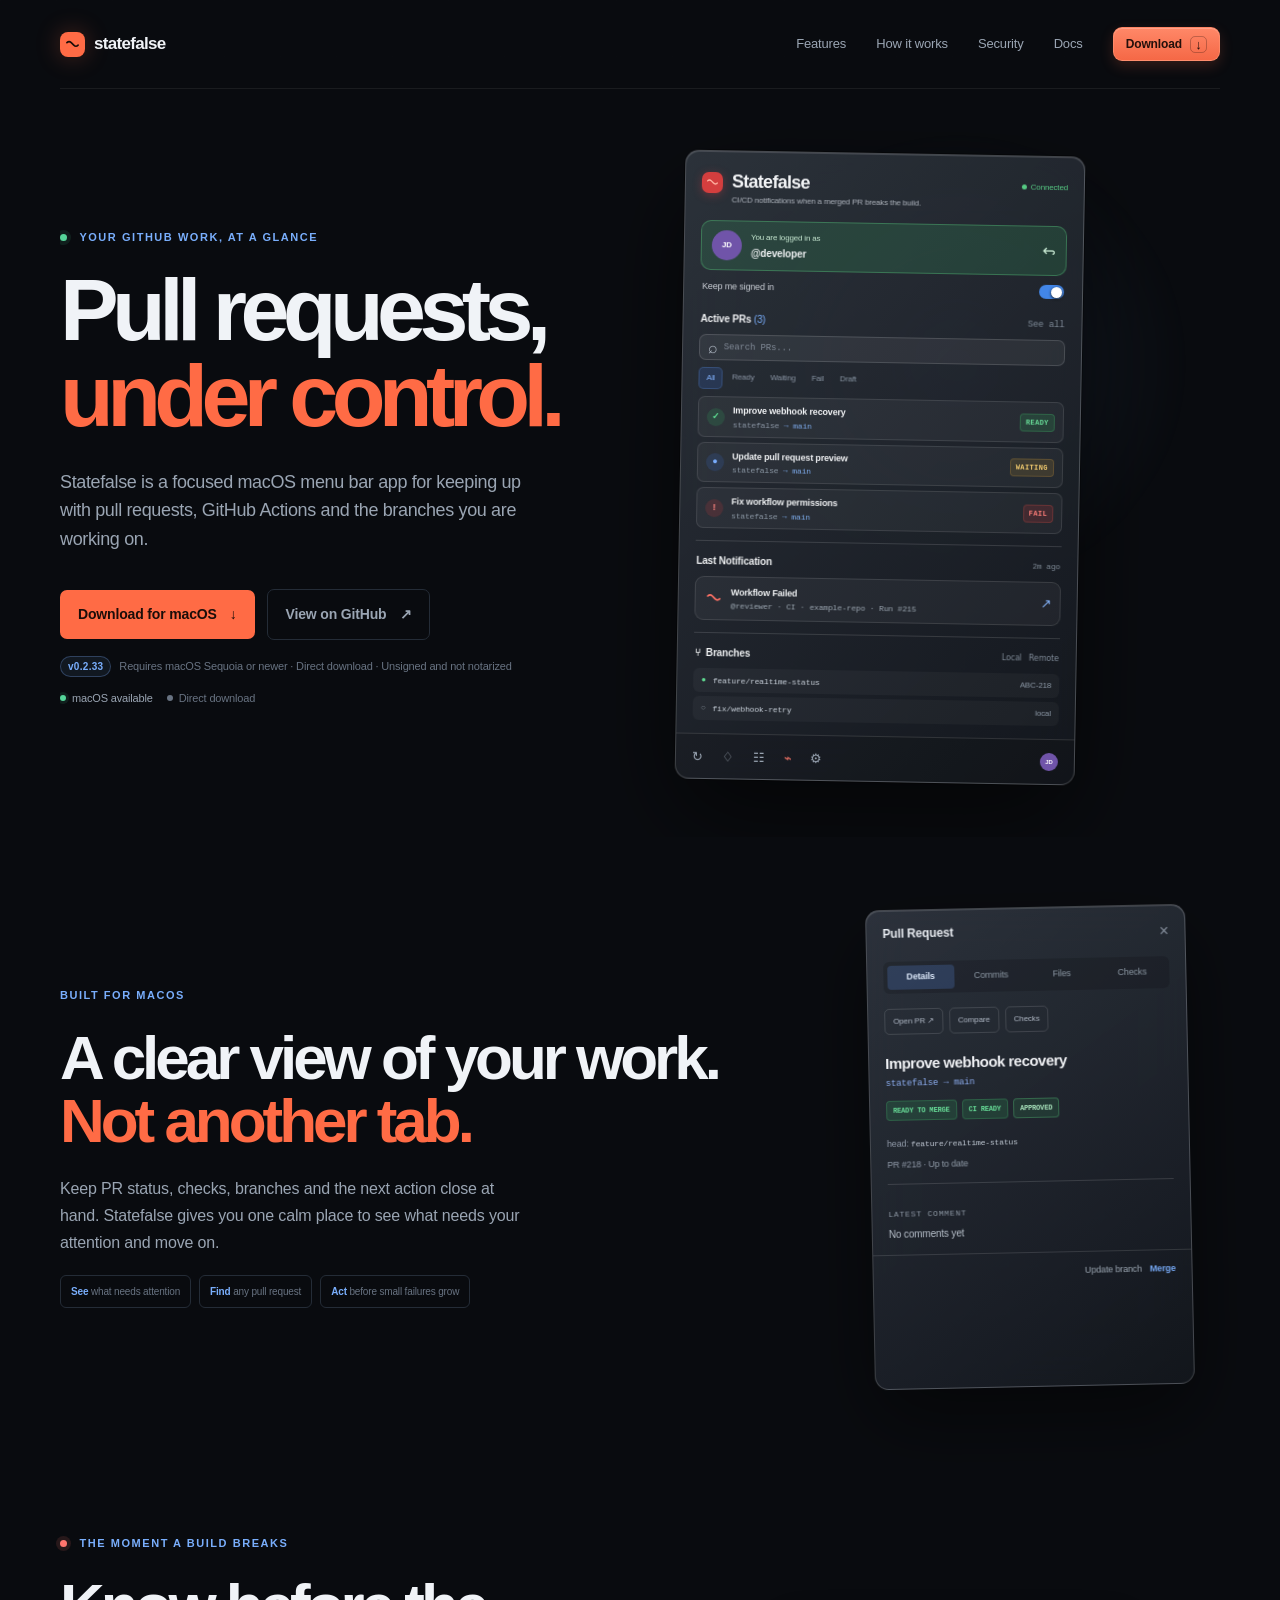
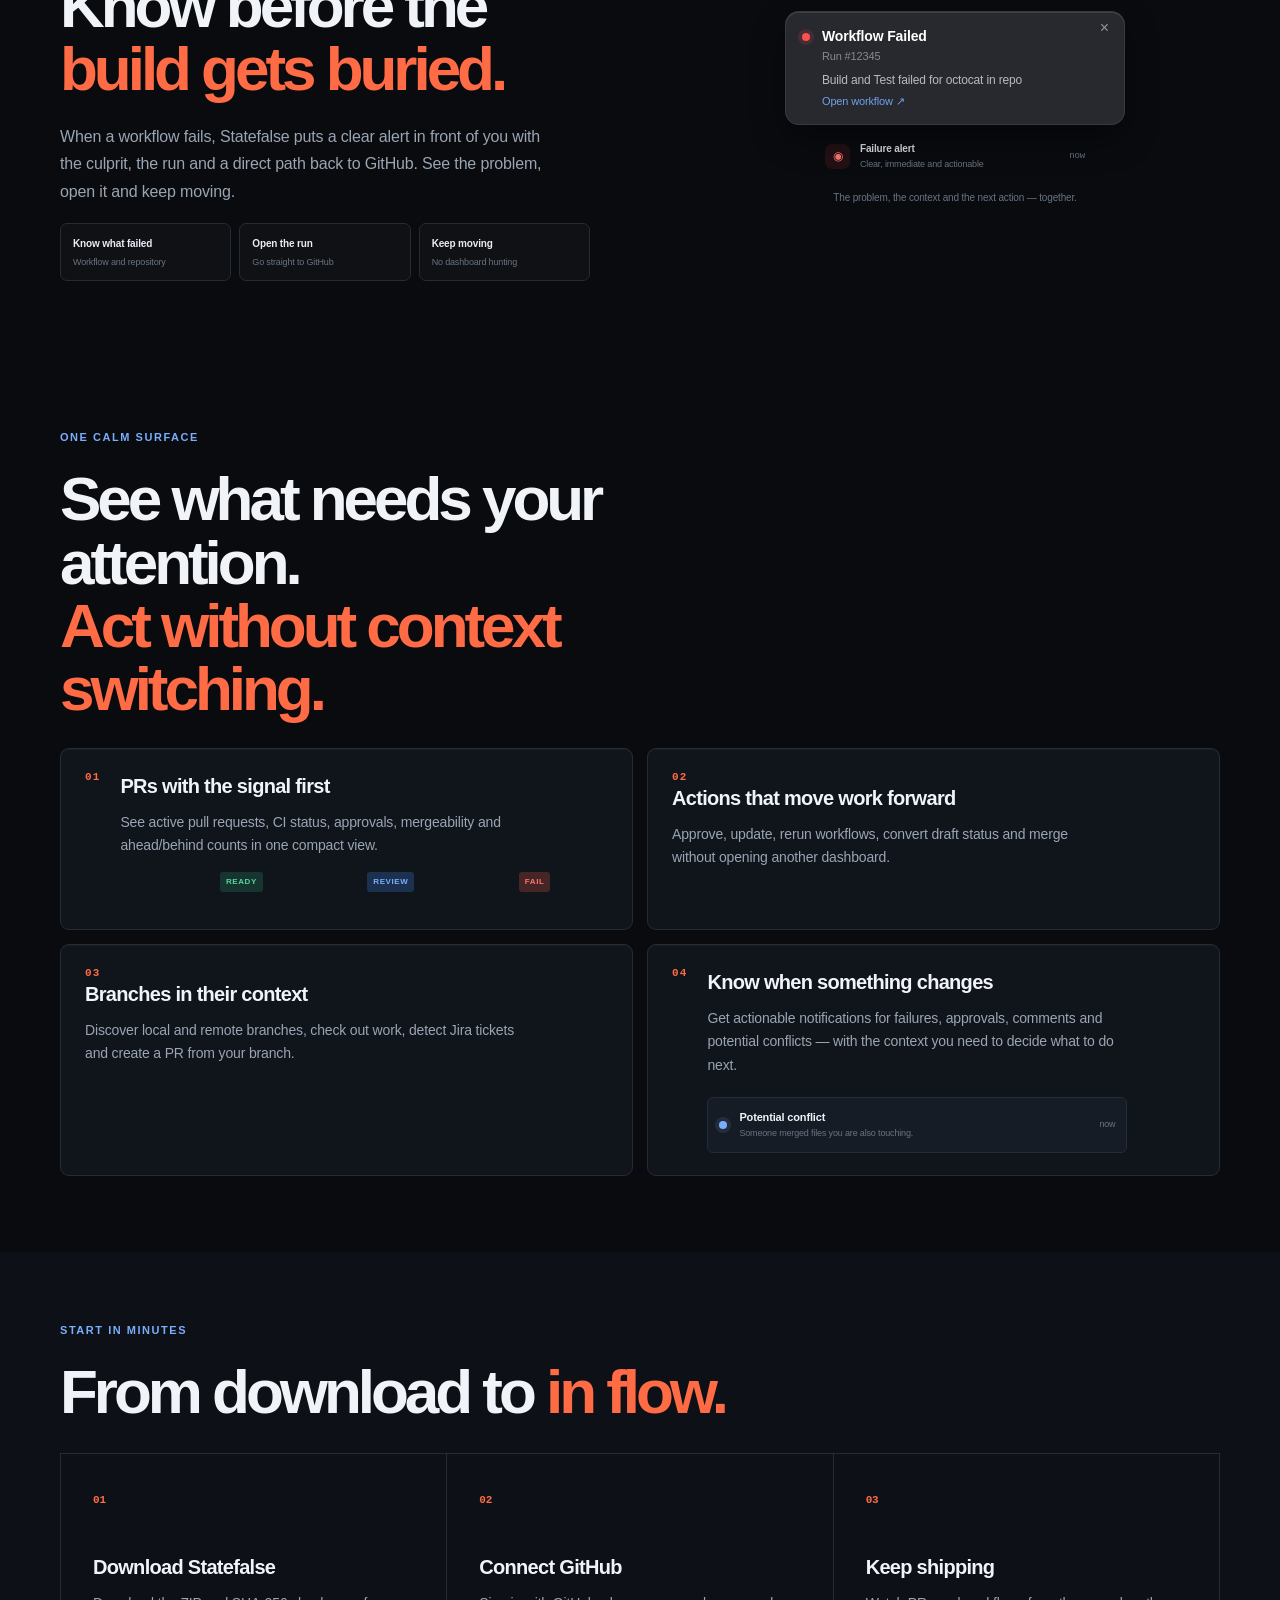
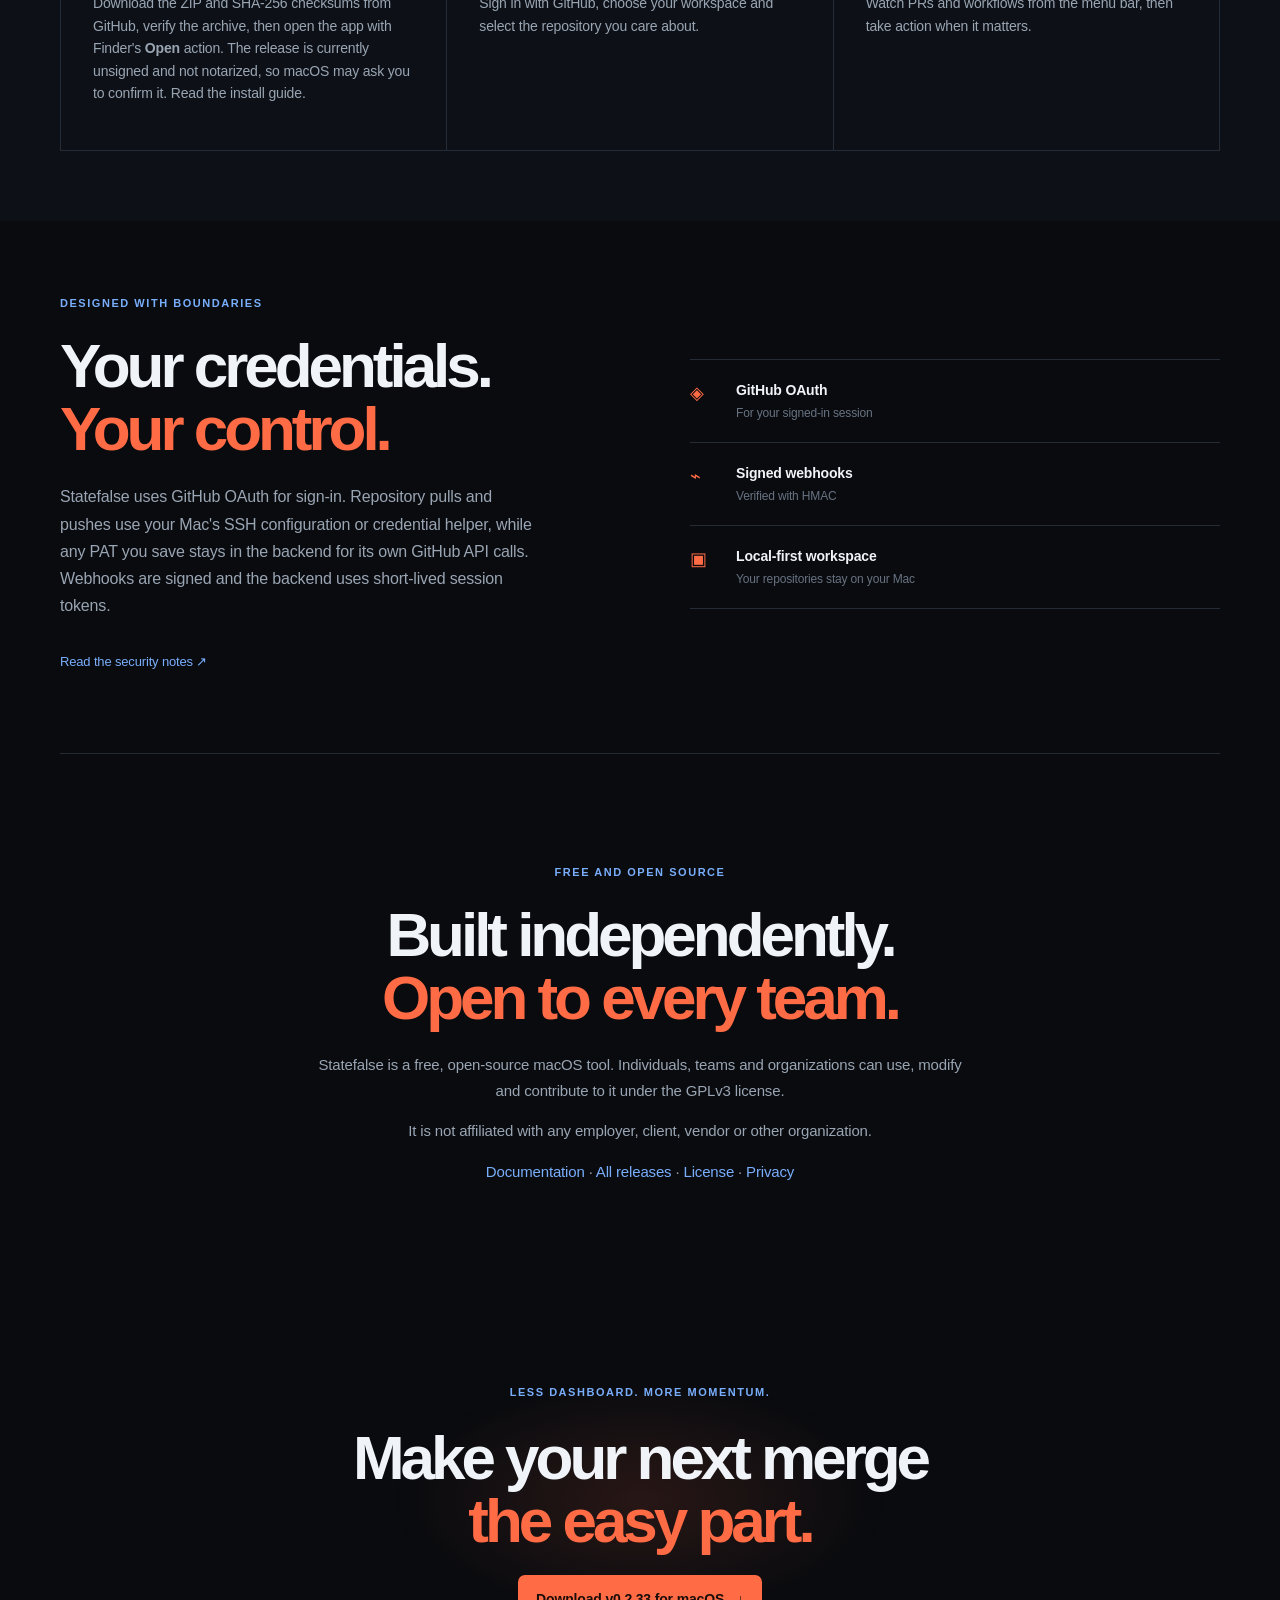
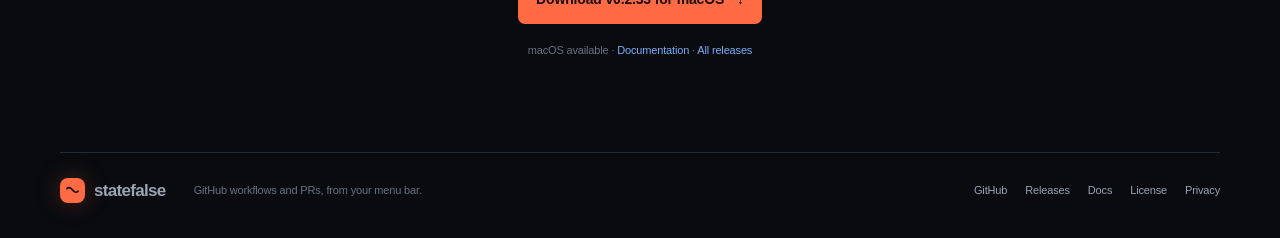
==== commit 959a4a4a: "Document unsigned macOS installation" ====
--- a/landing/index.html
+++ b/landing/index.html
@@ -39,7 +39,7 @@
           <a class="button button-primary" href="https://github.com/trashdb/statefalse/releases/download/v0.2.33/Statefalse-v0.2.33.zip" download>Download for macOS <span aria-hidden="true">↓</span></a>
           <a class="button button-quiet" href="https://github.com/trashdb/statefalse">View on GitHub <span aria-hidden="true">↗</span></a>
         </div>
-        <p class="microcopy"><span class="release-pill">v0.2.33</span> Requires macOS Sequoia or newer · Direct download</p>
+        <p class="microcopy"><span class="release-pill">v0.2.33</span> Requires macOS Sequoia or newer · Direct download · Unsigned and not notarized</p>
         <div class="platform-status" aria-label="Platform availability"><span class="platform-item platform-available"><i aria-hidden="true"></i> macOS available</span><span class="platform-item"><i aria-hidden="true"></i> Direct download</span></div>
       </div>
       <div class="product-window native-popover" aria-label="Statefalse app preview">
@@ -83,7 +83,7 @@
       </div>
     </section>
 
-    <section id="how-it-works" class="steps-section"><div class="section-shell"><div class="section-intro"><p class="eyebrow">Start in minutes</p><h2>From download to <em>in flow.</em></h2></div><div class="steps"><div class="step"><span>01</span><h3>Download Statefalse</h3><p>Get the latest macOS release directly from GitHub and verify its checksum.</p></div><div class="step"><span>02</span><h3>Connect GitHub</h3><p>Sign in with GitHub, choose your workspace and select the repository you care about.</p></div><div class="step"><span>03</span><h3>Keep shipping</h3><p>Watch PRs and workflows from the menu bar, then take action when it matters.</p></div></div></div></section>
+    <section id="how-it-works" class="steps-section"><div class="section-shell"><div class="section-intro"><p class="eyebrow">Start in minutes</p><h2>From download to <em>in flow.</em></h2></div><div class="steps"><div class="step"><span>01</span><h3>Download Statefalse</h3><p>Download the ZIP and SHA-256 checksums from GitHub, verify the archive, then open the app with Finder's <strong>Open</strong> action. The release is currently unsigned and not notarized, so macOS may ask you to confirm it. <a href="https://docs.statefalse.com/" target="_blank" rel="noopener noreferrer">Read the install guide</a>.</p></div><div class="step"><span>02</span><h3>Connect GitHub</h3><p>Sign in with GitHub, choose your workspace and select the repository you care about.</p></div><div class="step"><span>03</span><h3>Keep shipping</h3><p>Watch PRs and workflows from the menu bar, then take action when it matters.</p></div></div></div></section>
 
     <section id="security" class="security section-shell"><div class="security-copy"><p class="eyebrow">Designed with boundaries</p><h2>Your credentials.<br><em>Your control.</em></h2><p>Statefalse uses GitHub OAuth for sign-in. Repository pulls and pushes use your Mac&apos;s SSH configuration or credential helper, while any PAT you save stays in the backend for its own GitHub API calls. Webhooks are signed and the backend uses short-lived session tokens.</p><a class="text-link" href="https://github.com/trashdb/statefalse/blob/main/SECURITY.md">Read the security notes <span aria-hidden="true">↗</span></a></div><div class="security-list"><div><span>◈</span><strong>GitHub OAuth</strong><small>For your signed-in session</small></div><div><span>⌁</span><strong>Signed webhooks</strong><small>Verified with HMAC</small></div><div><span>▣</span><strong>Local-first workspace</strong><small>Your repositories stay on your Mac</small></div></div></section>
 
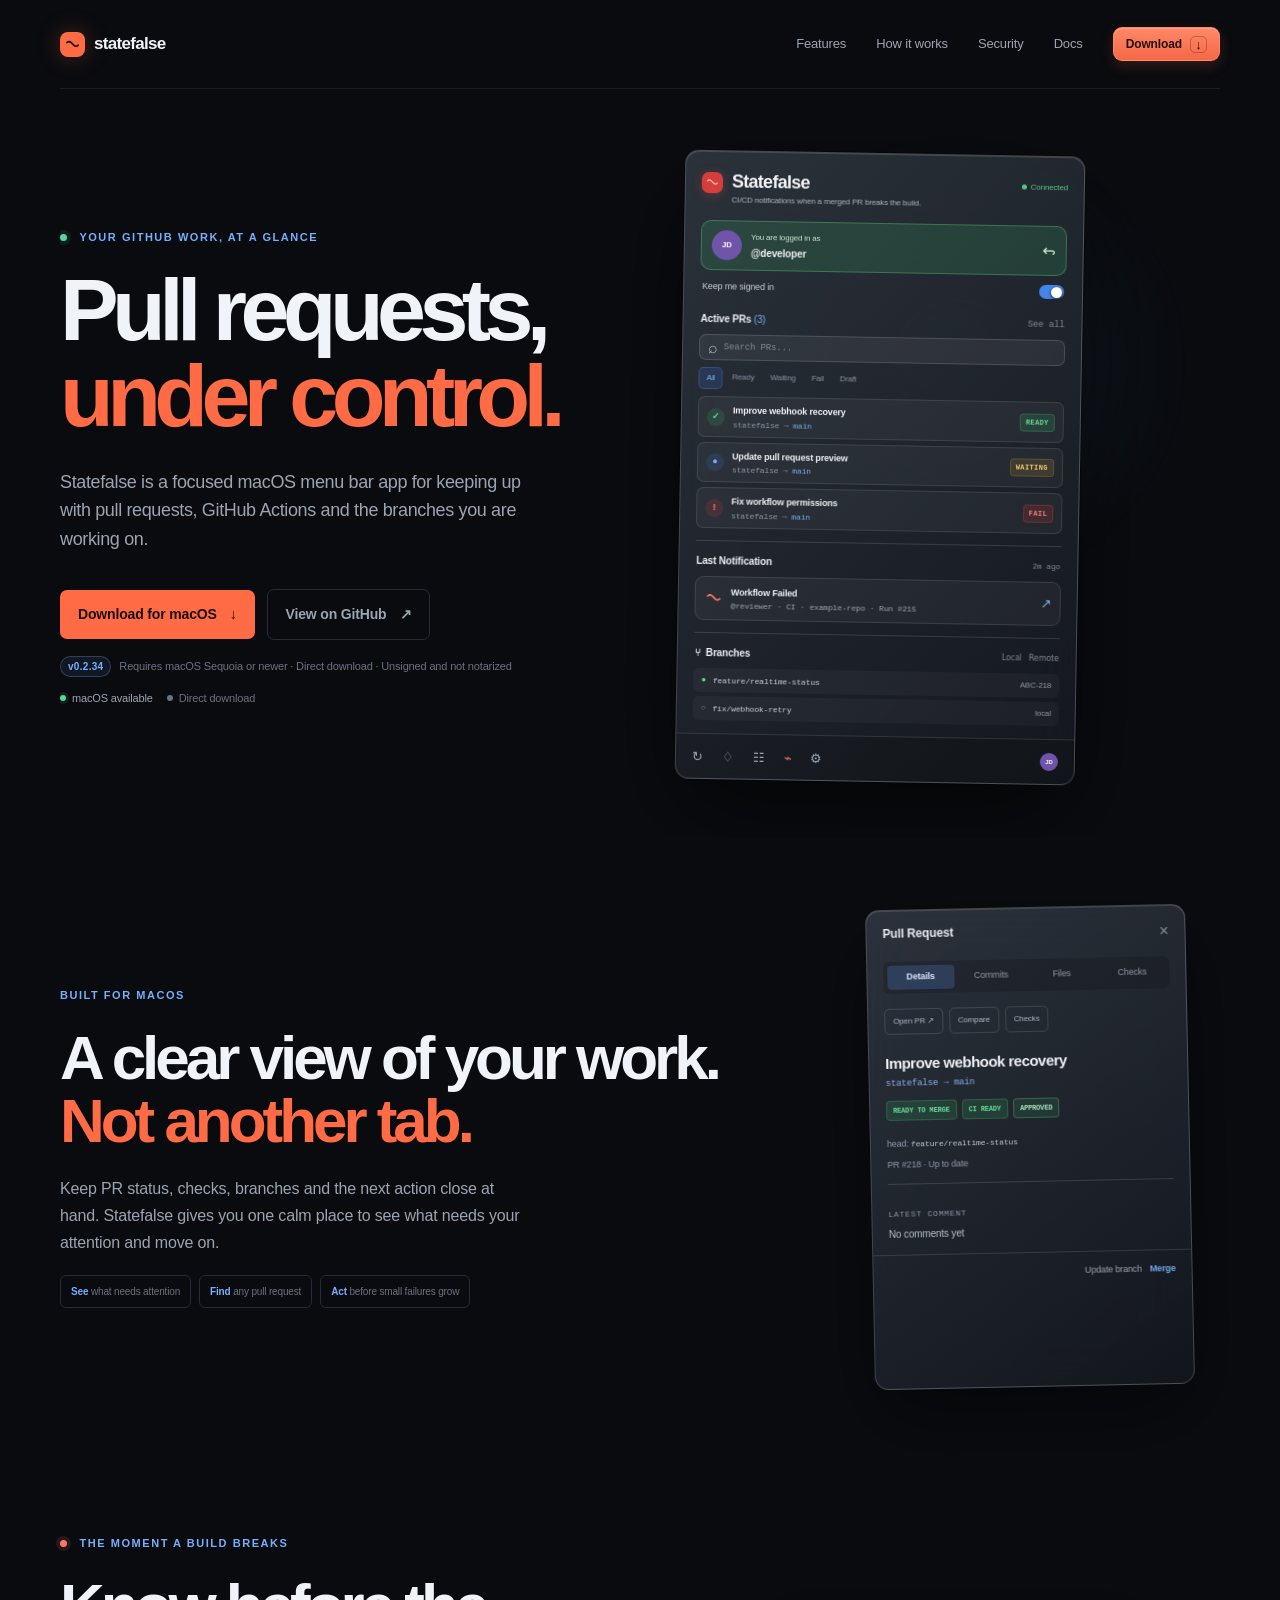
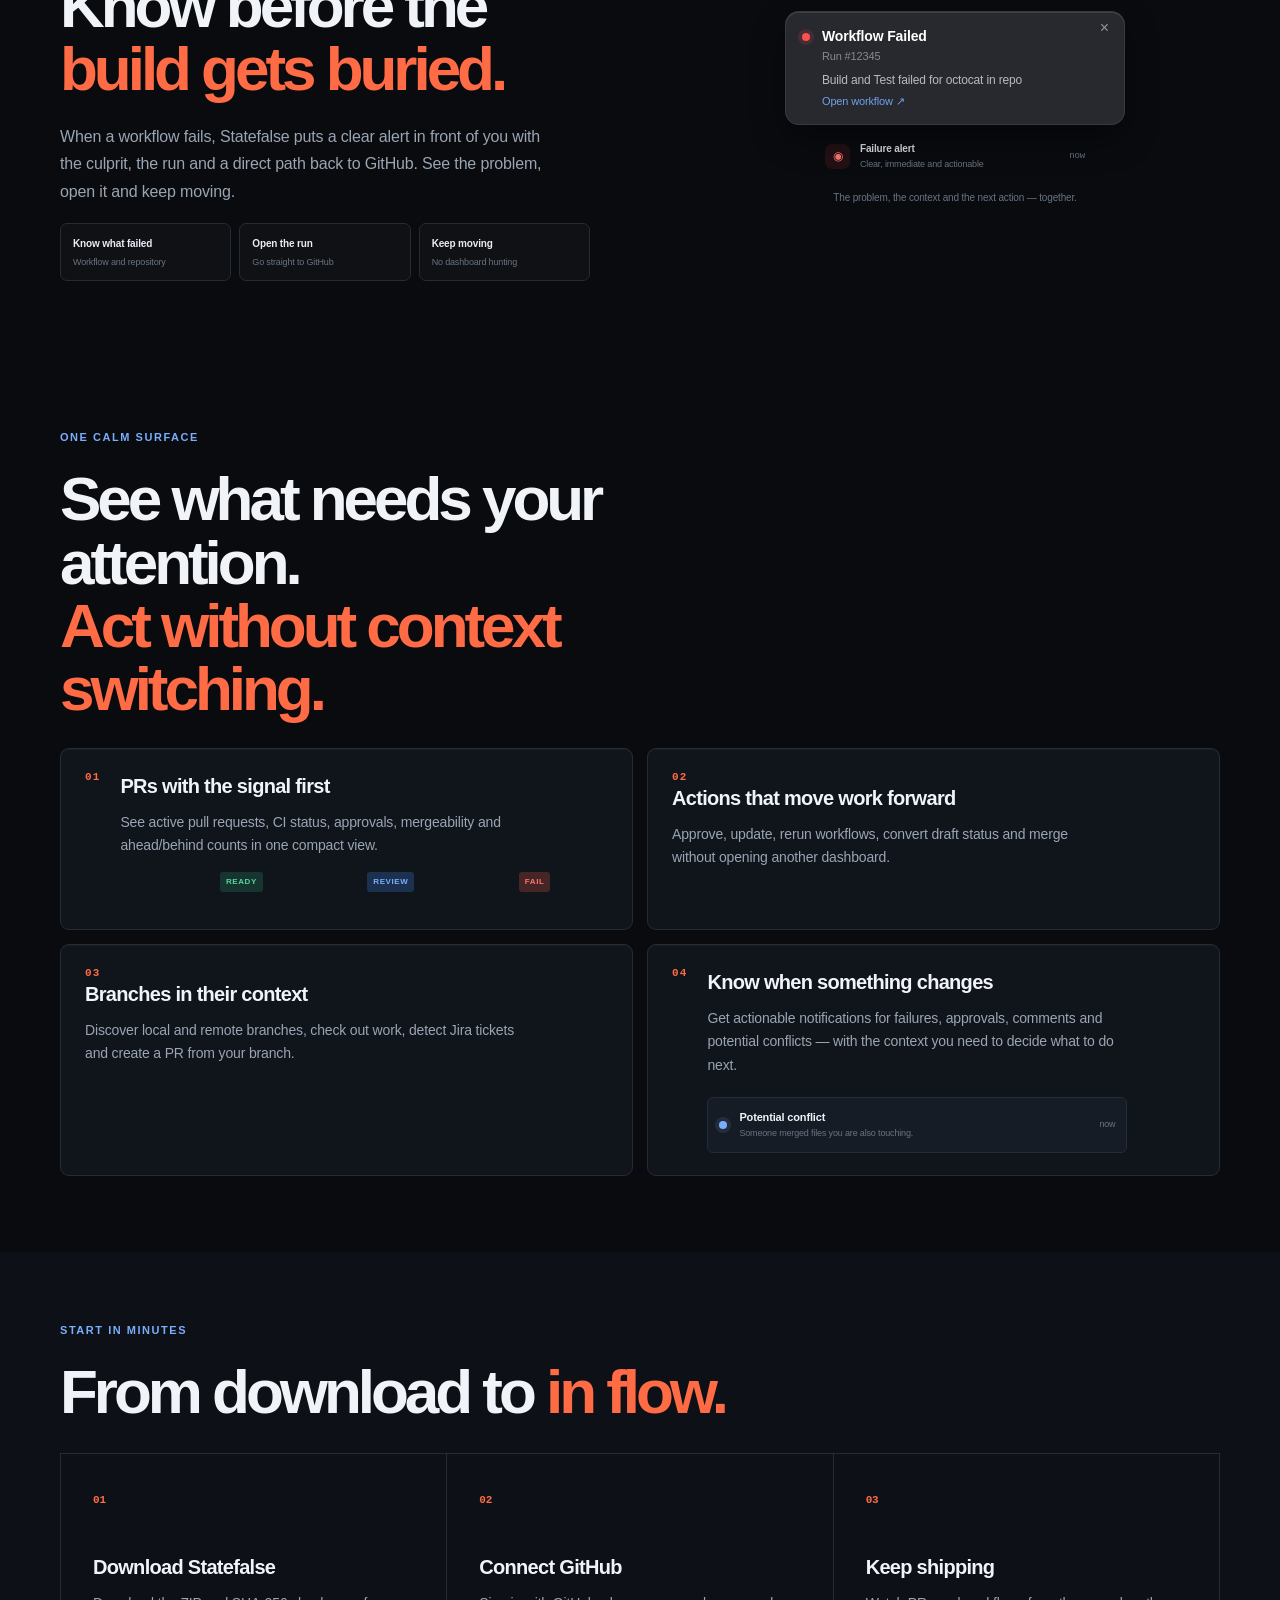
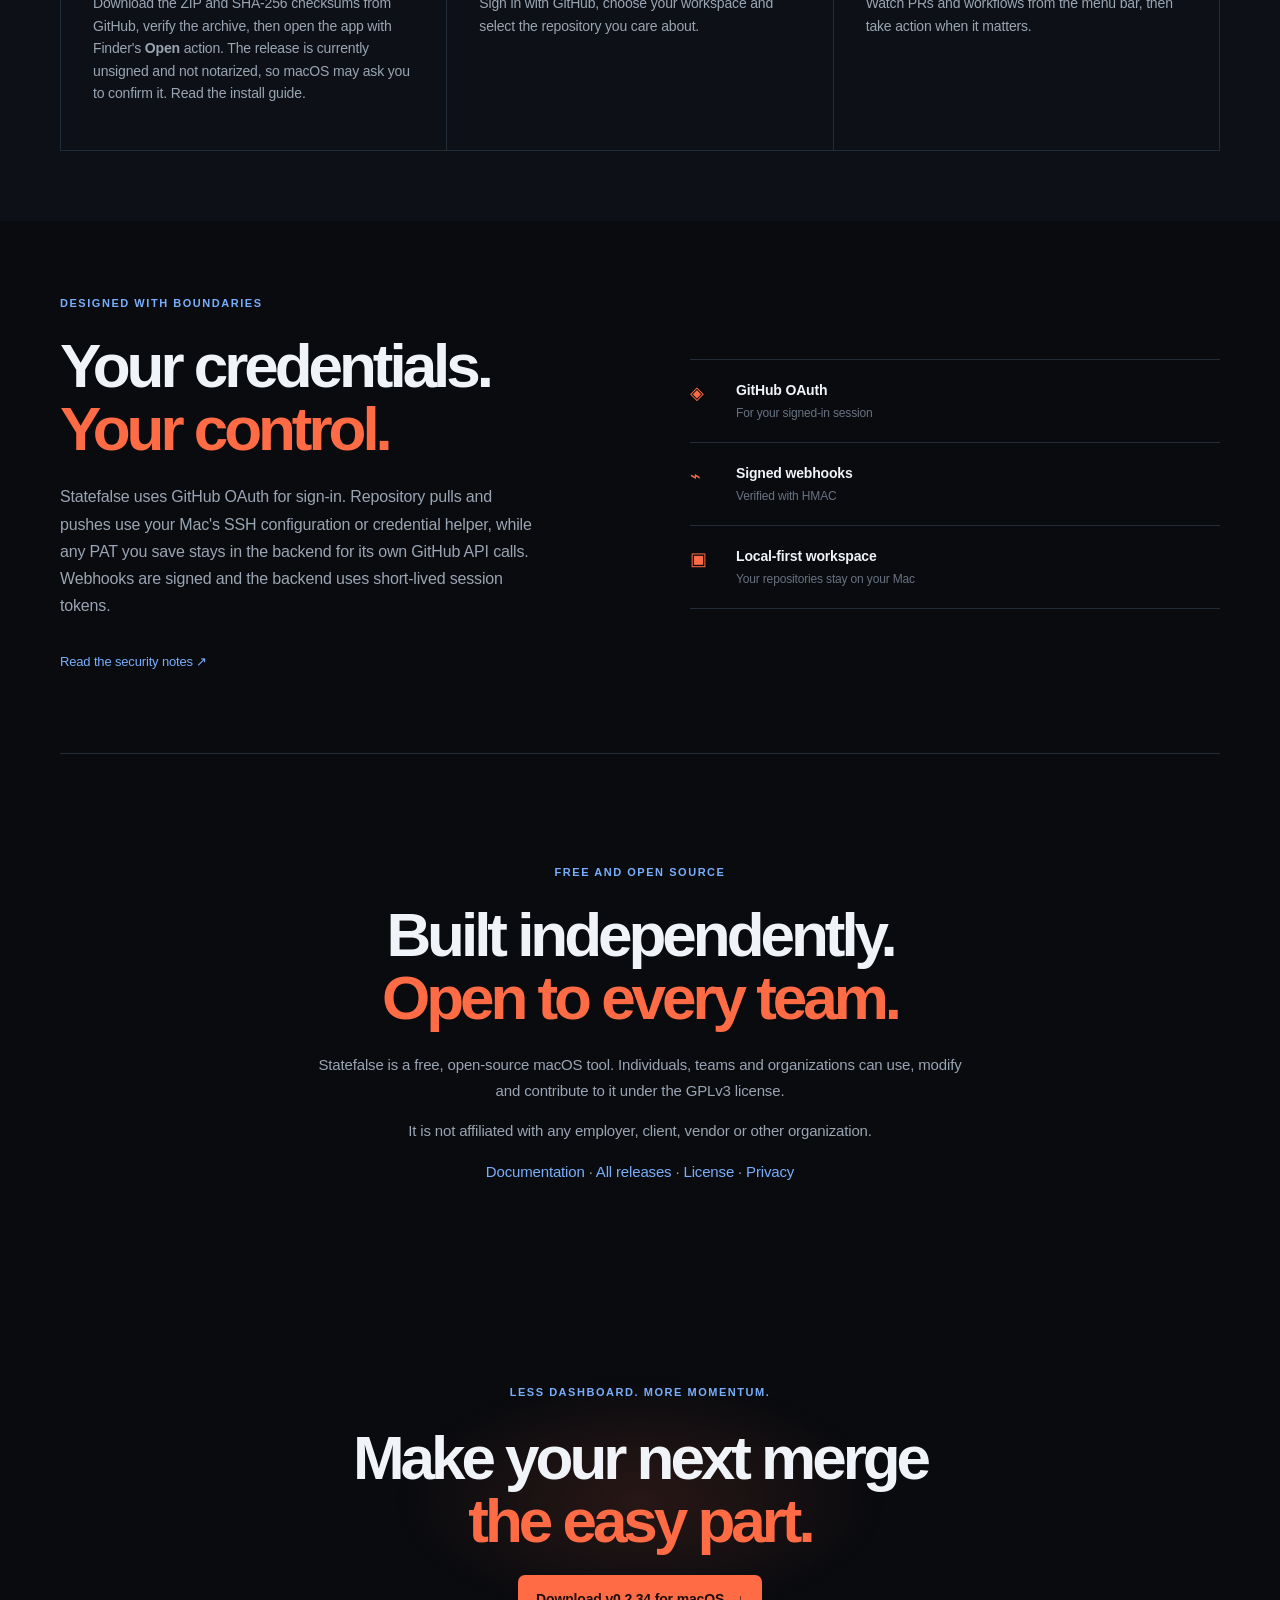
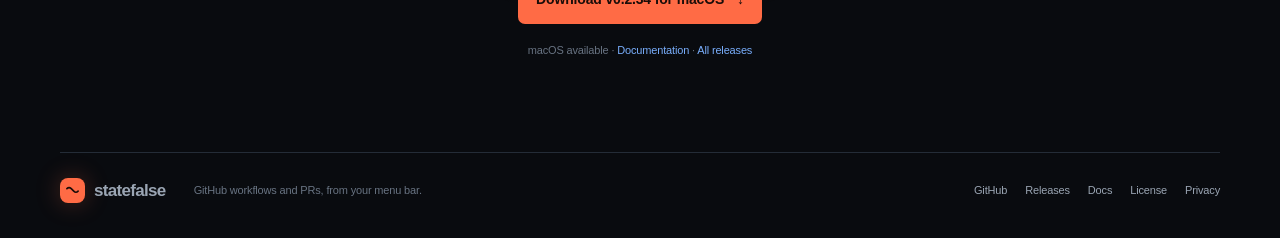
==== commit 2c7470d4: "Fix subscriber picker panel background" ====
--- a/landing/index.html
+++ b/landing/index.html
@@ -25,7 +25,7 @@
       <a href="#how-it-works">How it works</a>
       <a href="#security">Security</a>
       <a href="https://docs.statefalse.com/" target="_blank" rel="noopener noreferrer">Docs</a>
-      <a class="nav-cta" href="https://github.com/trashdb/statefalse/releases/download/v0.2.33/Statefalse-v0.2.33.zip" download><span>Download</span><i aria-hidden="true">↓</i></a>
+      <a class="nav-cta" href="https://github.com/trashdb/statefalse/releases/download/v0.2.34/Statefalse-v0.2.34.zip" download><span>Download</span><i aria-hidden="true">↓</i></a>
     </nav>
   </header>
 
@@ -36,10 +36,10 @@
         <h1>Pull requests,<br><em>under control.</em></h1>
         <p class="hero-lede">Statefalse is a focused macOS menu bar app for keeping up with pull requests, GitHub Actions and the branches you are working on.</p>
         <div class="hero-actions">
-          <a class="button button-primary" href="https://github.com/trashdb/statefalse/releases/download/v0.2.33/Statefalse-v0.2.33.zip" download>Download for macOS <span aria-hidden="true">↓</span></a>
+          <a class="button button-primary" href="https://github.com/trashdb/statefalse/releases/download/v0.2.34/Statefalse-v0.2.34.zip" download>Download for macOS <span aria-hidden="true">↓</span></a>
           <a class="button button-quiet" href="https://github.com/trashdb/statefalse">View on GitHub <span aria-hidden="true">↗</span></a>
         </div>
-        <p class="microcopy"><span class="release-pill">v0.2.33</span> Requires macOS Sequoia or newer · Direct download · Unsigned and not notarized</p>
+        <p class="microcopy"><span class="release-pill">v0.2.34</span> Requires macOS Sequoia or newer · Direct download · Unsigned and not notarized</p>
         <div class="platform-status" aria-label="Platform availability"><span class="platform-item platform-available"><i aria-hidden="true"></i> macOS available</span><span class="platform-item"><i aria-hidden="true"></i> Direct download</span></div>
       </div>
       <div class="product-window native-popover" aria-label="Statefalse app preview">
@@ -88,7 +88,7 @@
     <section id="security" class="security section-shell"><div class="security-copy"><p class="eyebrow">Designed with boundaries</p><h2>Your credentials.<br><em>Your control.</em></h2><p>Statefalse uses GitHub OAuth for sign-in. Repository pulls and pushes use your Mac&apos;s SSH configuration or credential helper, while any PAT you save stays in the backend for its own GitHub API calls. Webhooks are signed and the backend uses short-lived session tokens.</p><a class="text-link" href="https://github.com/trashdb/statefalse/blob/main/SECURITY.md">Read the security notes <span aria-hidden="true">↗</span></a></div><div class="security-list"><div><span>◈</span><strong>GitHub OAuth</strong><small>For your signed-in session</small></div><div><span>⌁</span><strong>Signed webhooks</strong><small>Verified with HMAC</small></div><div><span>▣</span><strong>Local-first workspace</strong><small>Your repositories stay on your Mac</small></div></div></section>
 
     <section class="project-notes section-shell" aria-label="Project information"><p class="eyebrow">Free and open source</p><h2>Built independently.<br><em>Open to every team.</em></h2><p>Statefalse is a free, open-source macOS tool. Individuals, teams and organizations can use, modify and contribute to it under the GPLv3 license.</p><p>It is not affiliated with any employer, client, vendor or other organization.</p><p><a href="https://docs.statefalse.com/" target="_blank" rel="noopener noreferrer">Documentation</a> · <a href="https://github.com/trashdb/statefalse/releases">All releases</a> · <a href="https://github.com/trashdb/statefalse/blob/main/LICENSE">License</a> · <a href="https://github.com/trashdb/statefalse/blob/main/PRIVACY.md">Privacy</a></p></section>
-    <section class="final-cta section-shell"><p class="eyebrow">Less dashboard. More momentum.</p><h2>Make your next merge<br><em>the easy part.</em></h2><a class="button button-primary" href="https://github.com/trashdb/statefalse/releases/download/v0.2.33/Statefalse-v0.2.33.zip" download>Download v0.2.33 for macOS <span aria-hidden="true">↓</span></a><p class="microcopy">macOS available · <a href="https://docs.statefalse.com/" target="_blank" rel="noopener noreferrer">Documentation</a> · <a href="https://github.com/trashdb/statefalse/releases">All releases</a></p></section>
+    <section class="final-cta section-shell"><p class="eyebrow">Less dashboard. More momentum.</p><h2>Make your next merge<br><em>the easy part.</em></h2><a class="button button-primary" href="https://github.com/trashdb/statefalse/releases/download/v0.2.34/Statefalse-v0.2.34.zip" download>Download v0.2.34 for macOS <span aria-hidden="true">↓</span></a><p class="microcopy">macOS available · <a href="https://docs.statefalse.com/" target="_blank" rel="noopener noreferrer">Documentation</a> · <a href="https://github.com/trashdb/statefalse/releases">All releases</a></p></section>
   </main>
 
   <footer class="site-footer section-shell"><a class="brand" href="#top"><span class="brand-mark" aria-hidden="true"><svg viewBox="0 0 24 24" role="img"><use href="assets/statefalse-mark.svg#mark"/></svg></span><span>statefalse</span></a><span>GitHub workflows and PRs, from your menu bar.</span><div><a href="https://github.com/trashdb/statefalse">GitHub</a><a href="https://github.com/trashdb/statefalse/releases">Releases</a><a href="https://docs.statefalse.com/" target="_blank" rel="noopener noreferrer">Docs</a><a href="https://github.com/trashdb/statefalse/blob/main/LICENSE">License</a><a href="https://github.com/trashdb/statefalse/blob/main/PRIVACY.md">Privacy</a></div></footer>
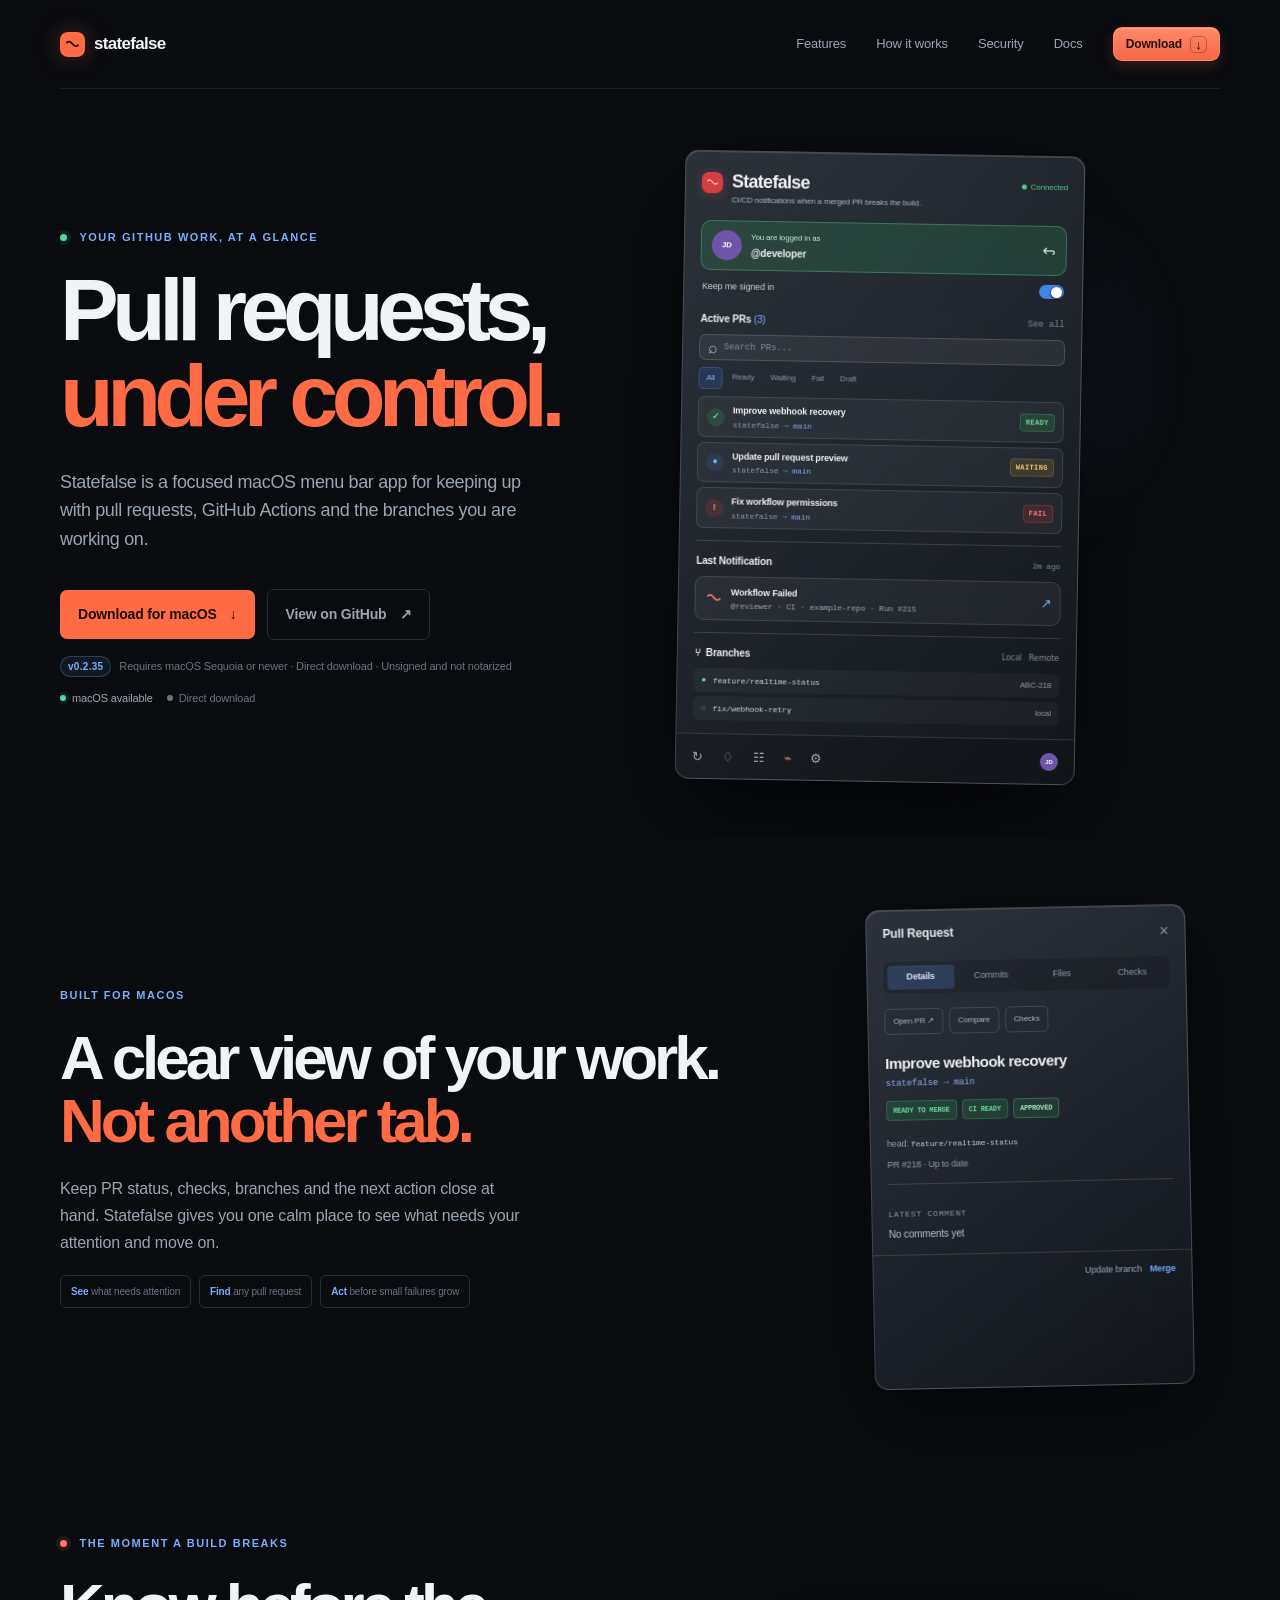
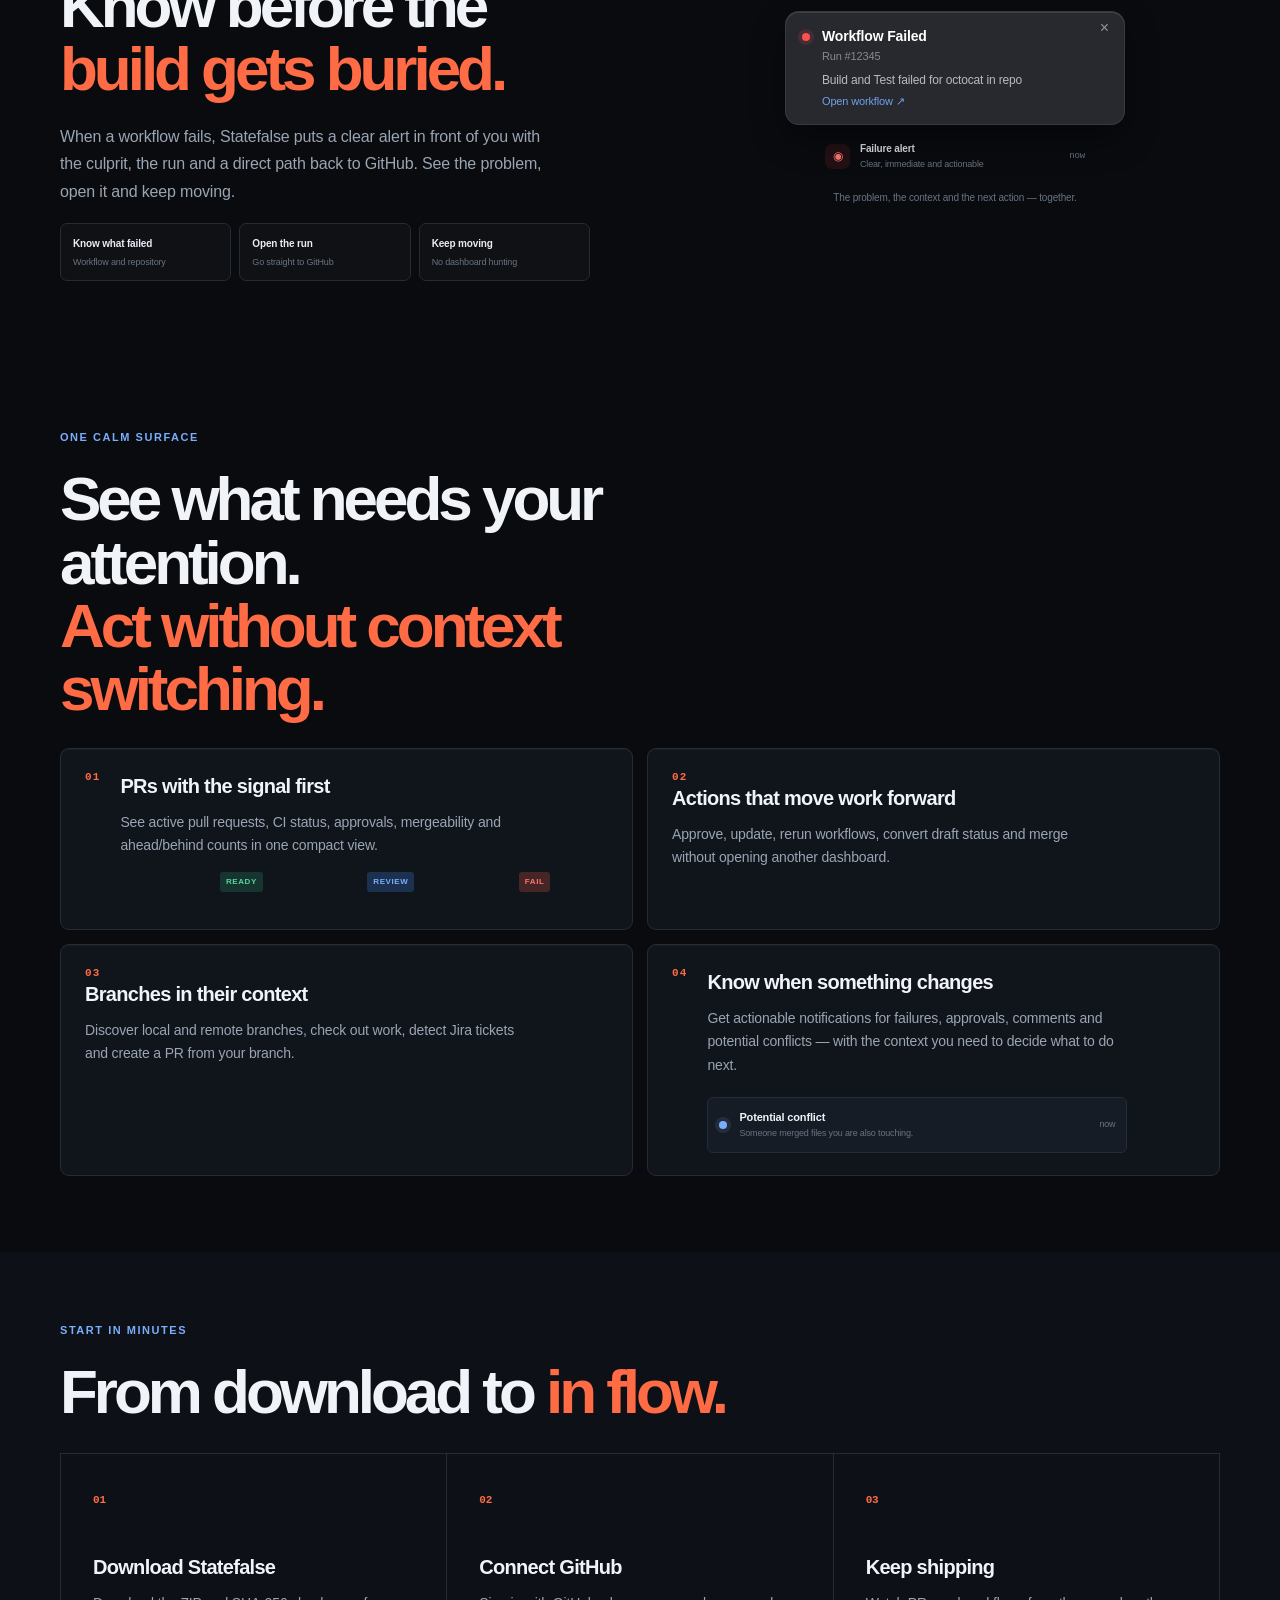
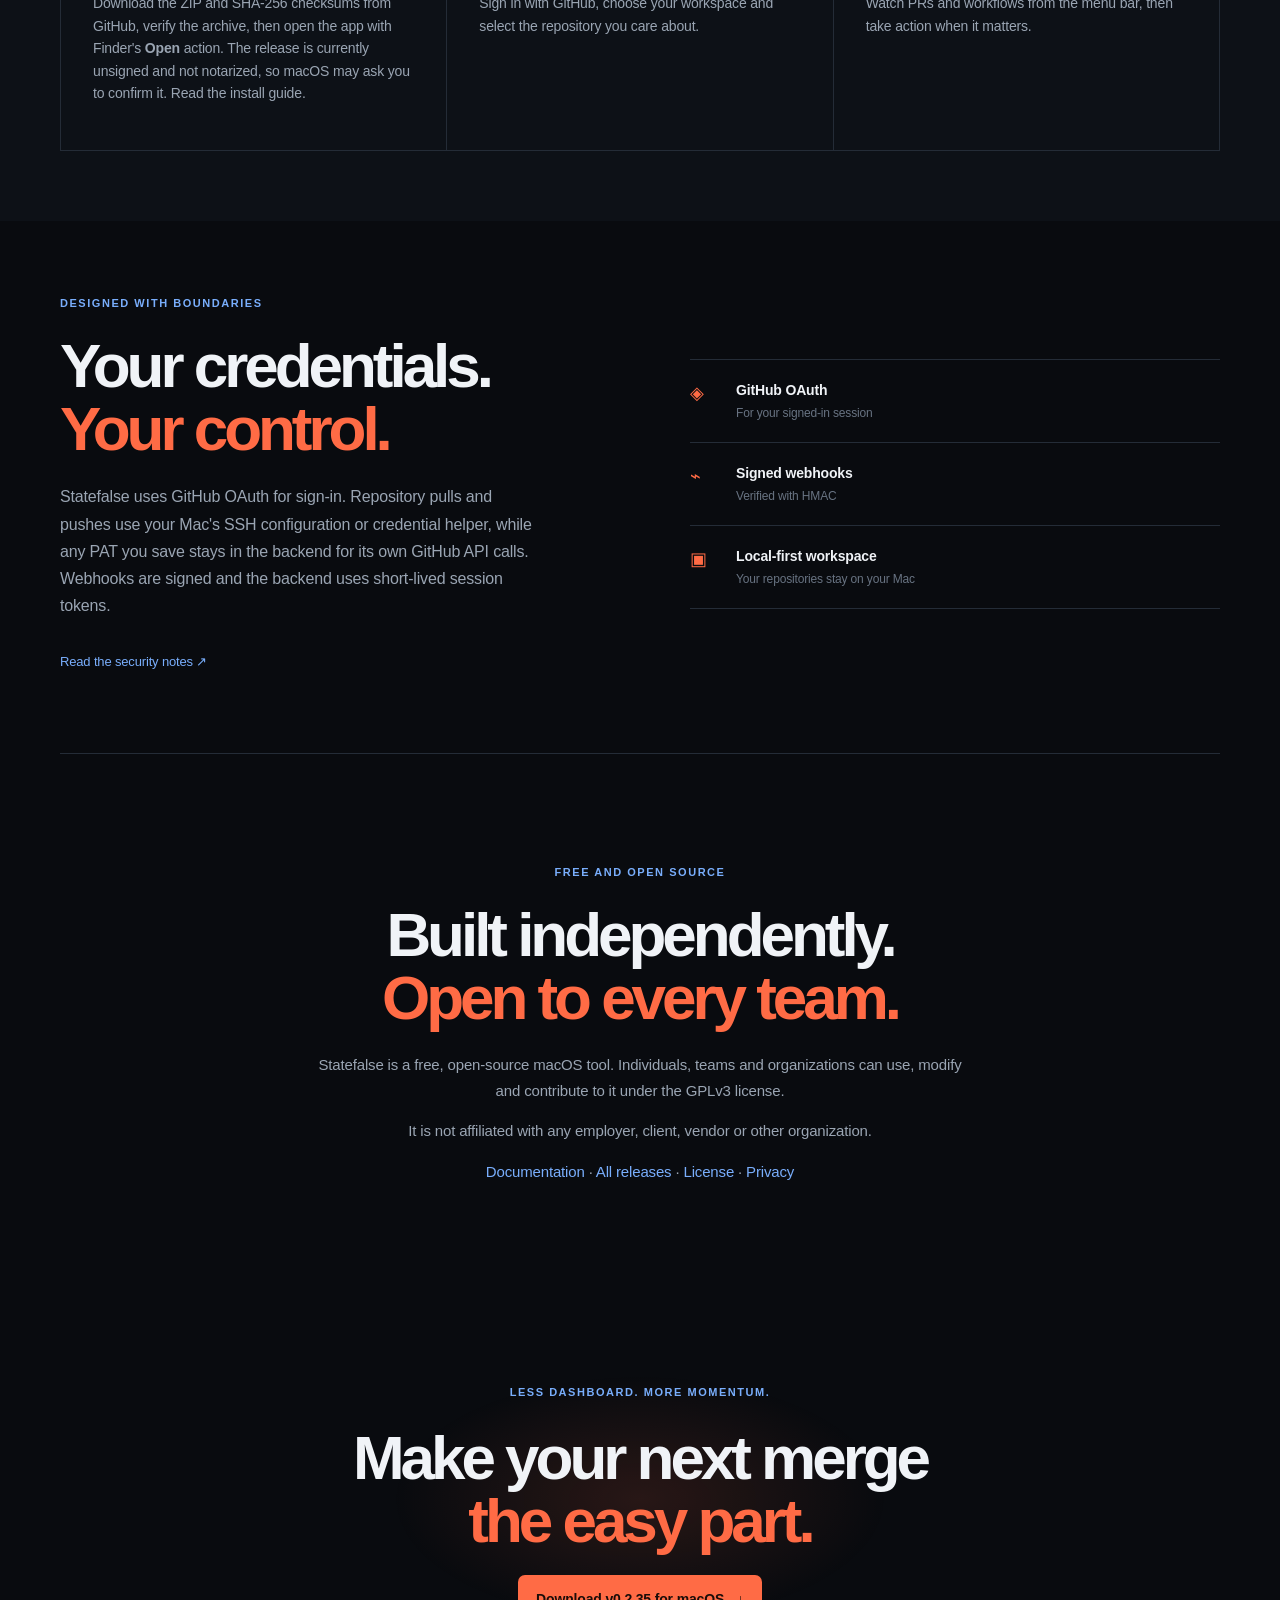
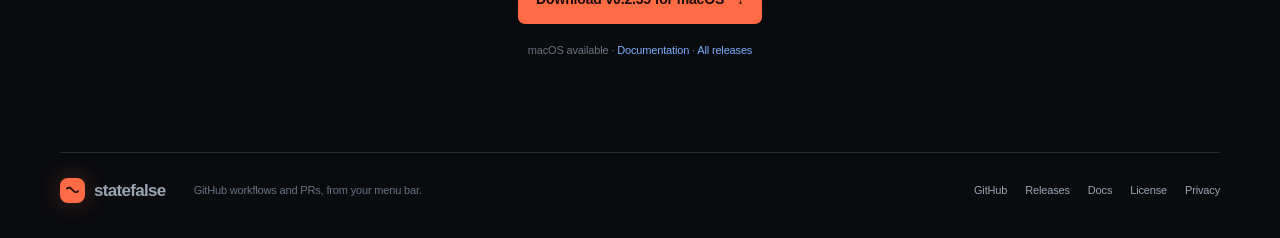
==== commit ca331787: "Restore native subscriber picker popover" ====
--- a/landing/index.html
+++ b/landing/index.html
@@ -25,7 +25,7 @@
       <a href="#how-it-works">How it works</a>
       <a href="#security">Security</a>
       <a href="https://docs.statefalse.com/" target="_blank" rel="noopener noreferrer">Docs</a>
-      <a class="nav-cta" href="https://github.com/trashdb/statefalse/releases/download/v0.2.34/Statefalse-v0.2.34.zip" download><span>Download</span><i aria-hidden="true">↓</i></a>
+      <a class="nav-cta" href="https://github.com/trashdb/statefalse/releases/download/v0.2.35/Statefalse-v0.2.35.zip" download><span>Download</span><i aria-hidden="true">↓</i></a>
     </nav>
   </header>
 
@@ -36,10 +36,10 @@
         <h1>Pull requests,<br><em>under control.</em></h1>
         <p class="hero-lede">Statefalse is a focused macOS menu bar app for keeping up with pull requests, GitHub Actions and the branches you are working on.</p>
         <div class="hero-actions">
-          <a class="button button-primary" href="https://github.com/trashdb/statefalse/releases/download/v0.2.34/Statefalse-v0.2.34.zip" download>Download for macOS <span aria-hidden="true">↓</span></a>
+          <a class="button button-primary" href="https://github.com/trashdb/statefalse/releases/download/v0.2.35/Statefalse-v0.2.35.zip" download>Download for macOS <span aria-hidden="true">↓</span></a>
           <a class="button button-quiet" href="https://github.com/trashdb/statefalse">View on GitHub <span aria-hidden="true">↗</span></a>
         </div>
-        <p class="microcopy"><span class="release-pill">v0.2.34</span> Requires macOS Sequoia or newer · Direct download · Unsigned and not notarized</p>
+        <p class="microcopy"><span class="release-pill">v0.2.35</span> Requires macOS Sequoia or newer · Direct download · Unsigned and not notarized</p>
         <div class="platform-status" aria-label="Platform availability"><span class="platform-item platform-available"><i aria-hidden="true"></i> macOS available</span><span class="platform-item"><i aria-hidden="true"></i> Direct download</span></div>
       </div>
       <div class="product-window native-popover" aria-label="Statefalse app preview">
@@ -88,7 +88,7 @@
     <section id="security" class="security section-shell"><div class="security-copy"><p class="eyebrow">Designed with boundaries</p><h2>Your credentials.<br><em>Your control.</em></h2><p>Statefalse uses GitHub OAuth for sign-in. Repository pulls and pushes use your Mac&apos;s SSH configuration or credential helper, while any PAT you save stays in the backend for its own GitHub API calls. Webhooks are signed and the backend uses short-lived session tokens.</p><a class="text-link" href="https://github.com/trashdb/statefalse/blob/main/SECURITY.md">Read the security notes <span aria-hidden="true">↗</span></a></div><div class="security-list"><div><span>◈</span><strong>GitHub OAuth</strong><small>For your signed-in session</small></div><div><span>⌁</span><strong>Signed webhooks</strong><small>Verified with HMAC</small></div><div><span>▣</span><strong>Local-first workspace</strong><small>Your repositories stay on your Mac</small></div></div></section>
 
     <section class="project-notes section-shell" aria-label="Project information"><p class="eyebrow">Free and open source</p><h2>Built independently.<br><em>Open to every team.</em></h2><p>Statefalse is a free, open-source macOS tool. Individuals, teams and organizations can use, modify and contribute to it under the GPLv3 license.</p><p>It is not affiliated with any employer, client, vendor or other organization.</p><p><a href="https://docs.statefalse.com/" target="_blank" rel="noopener noreferrer">Documentation</a> · <a href="https://github.com/trashdb/statefalse/releases">All releases</a> · <a href="https://github.com/trashdb/statefalse/blob/main/LICENSE">License</a> · <a href="https://github.com/trashdb/statefalse/blob/main/PRIVACY.md">Privacy</a></p></section>
-    <section class="final-cta section-shell"><p class="eyebrow">Less dashboard. More momentum.</p><h2>Make your next merge<br><em>the easy part.</em></h2><a class="button button-primary" href="https://github.com/trashdb/statefalse/releases/download/v0.2.34/Statefalse-v0.2.34.zip" download>Download v0.2.34 for macOS <span aria-hidden="true">↓</span></a><p class="microcopy">macOS available · <a href="https://docs.statefalse.com/" target="_blank" rel="noopener noreferrer">Documentation</a> · <a href="https://github.com/trashdb/statefalse/releases">All releases</a></p></section>
+    <section class="final-cta section-shell"><p class="eyebrow">Less dashboard. More momentum.</p><h2>Make your next merge<br><em>the easy part.</em></h2><a class="button button-primary" href="https://github.com/trashdb/statefalse/releases/download/v0.2.35/Statefalse-v0.2.35.zip" download>Download v0.2.35 for macOS <span aria-hidden="true">↓</span></a><p class="microcopy">macOS available · <a href="https://docs.statefalse.com/" target="_blank" rel="noopener noreferrer">Documentation</a> · <a href="https://github.com/trashdb/statefalse/releases">All releases</a></p></section>
   </main>
 
   <footer class="site-footer section-shell"><a class="brand" href="#top"><span class="brand-mark" aria-hidden="true"><svg viewBox="0 0 24 24" role="img"><use href="assets/statefalse-mark.svg#mark"/></svg></span><span>statefalse</span></a><span>GitHub workflows and PRs, from your menu bar.</span><div><a href="https://github.com/trashdb/statefalse">GitHub</a><a href="https://github.com/trashdb/statefalse/releases">Releases</a><a href="https://docs.statefalse.com/" target="_blank" rel="noopener noreferrer">Docs</a><a href="https://github.com/trashdb/statefalse/blob/main/LICENSE">License</a><a href="https://github.com/trashdb/statefalse/blob/main/PRIVACY.md">Privacy</a></div></footer>
